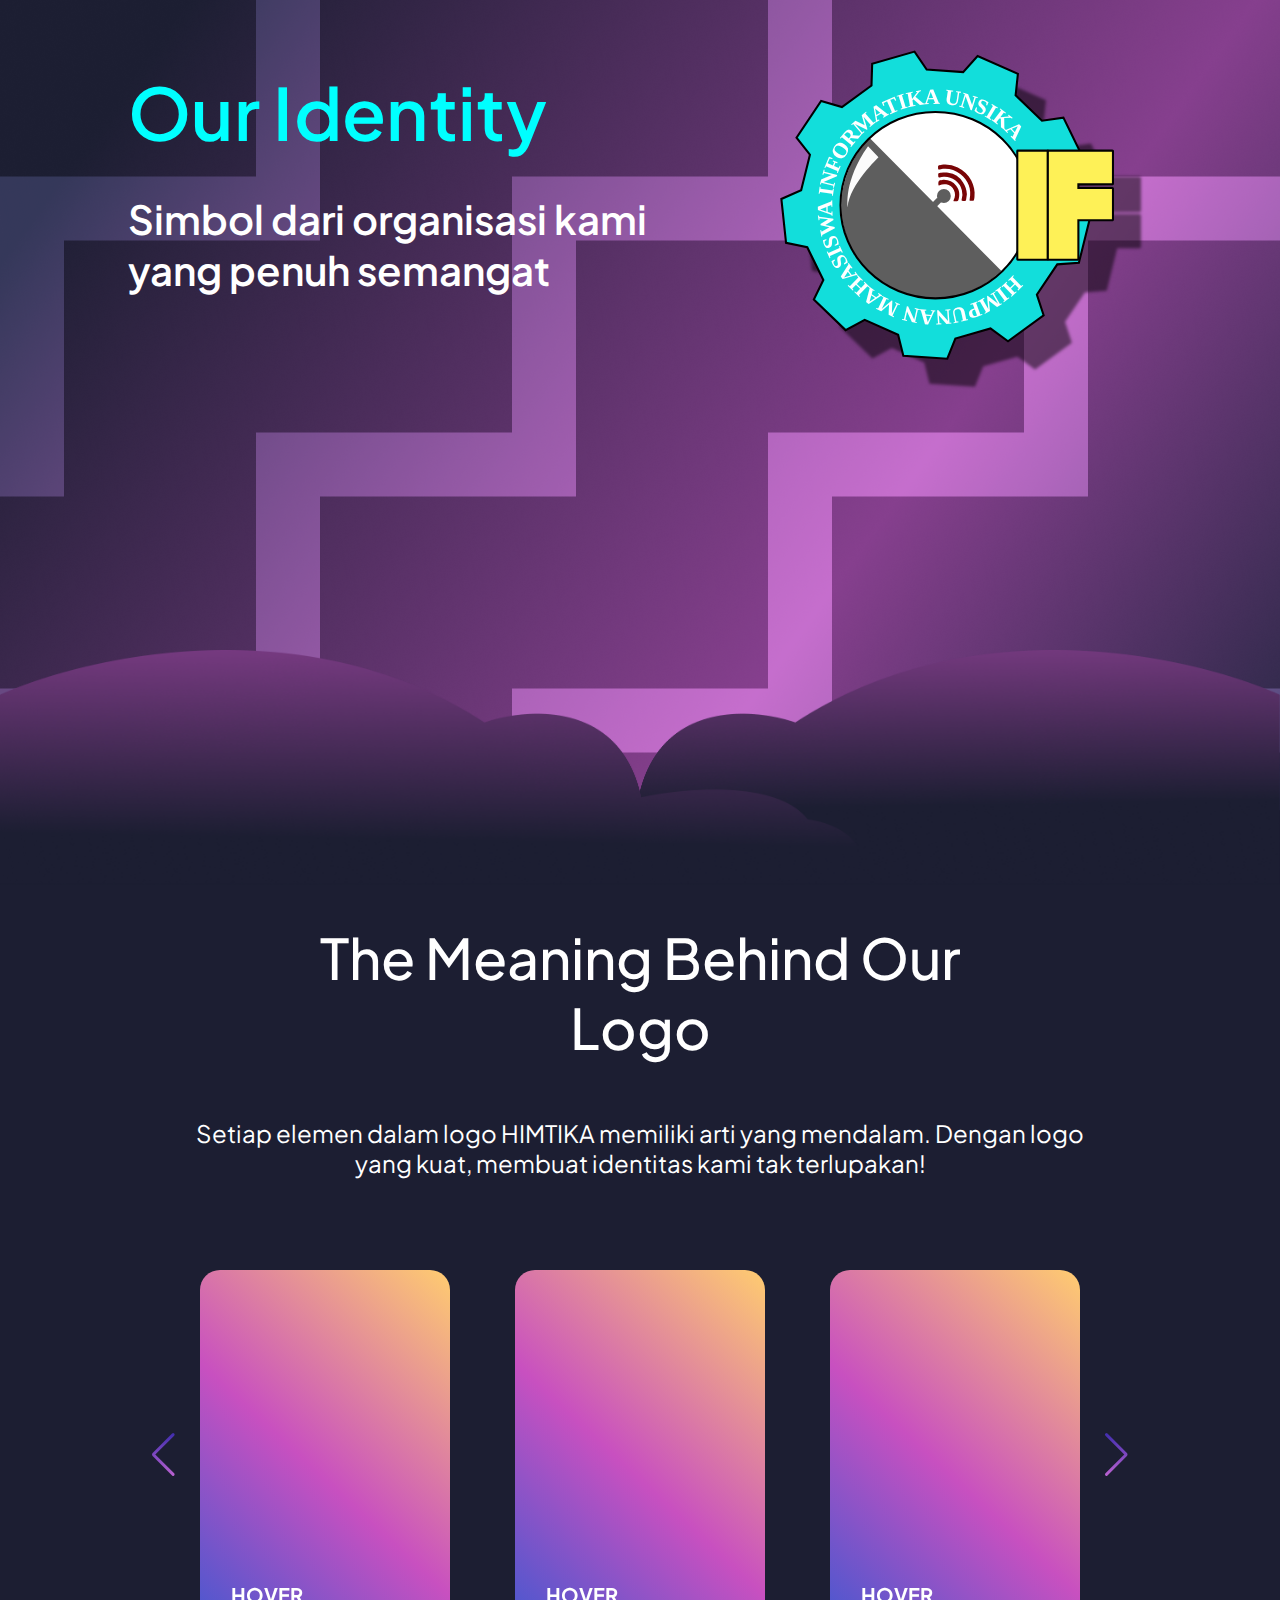
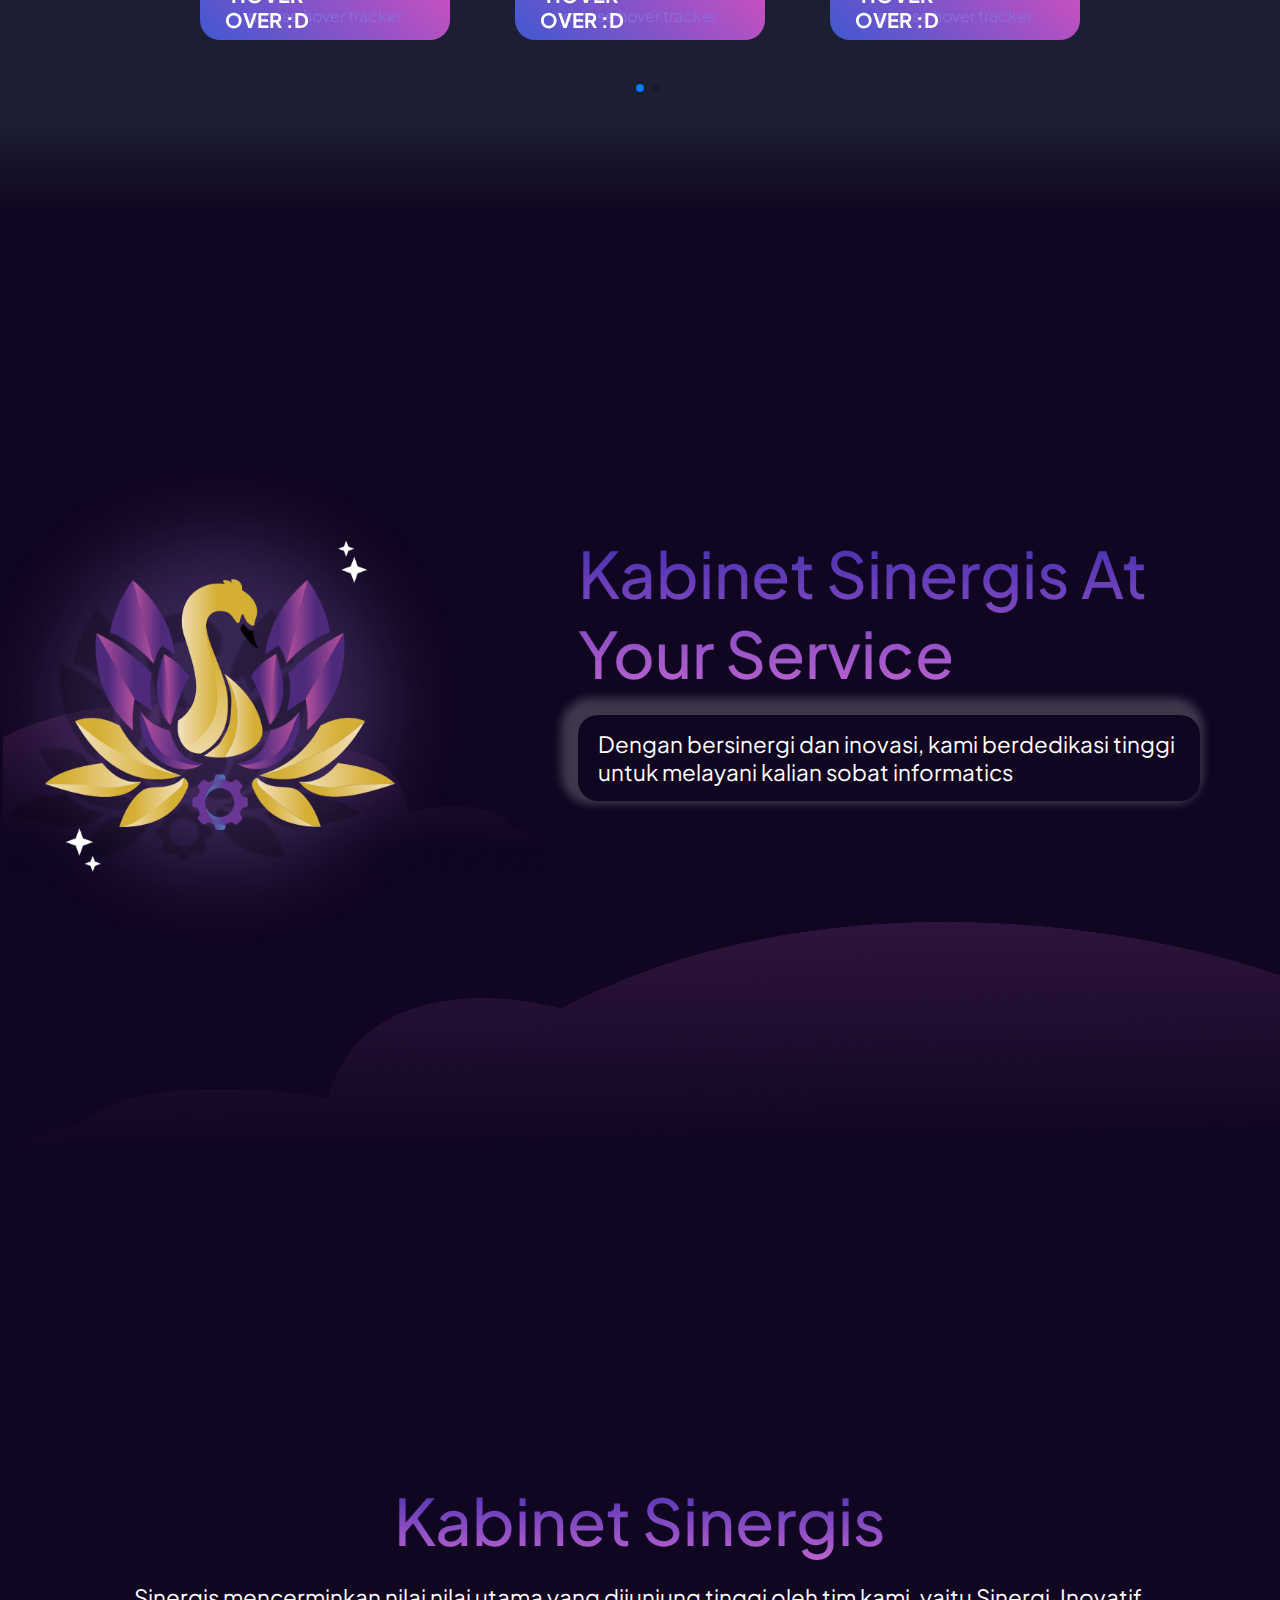
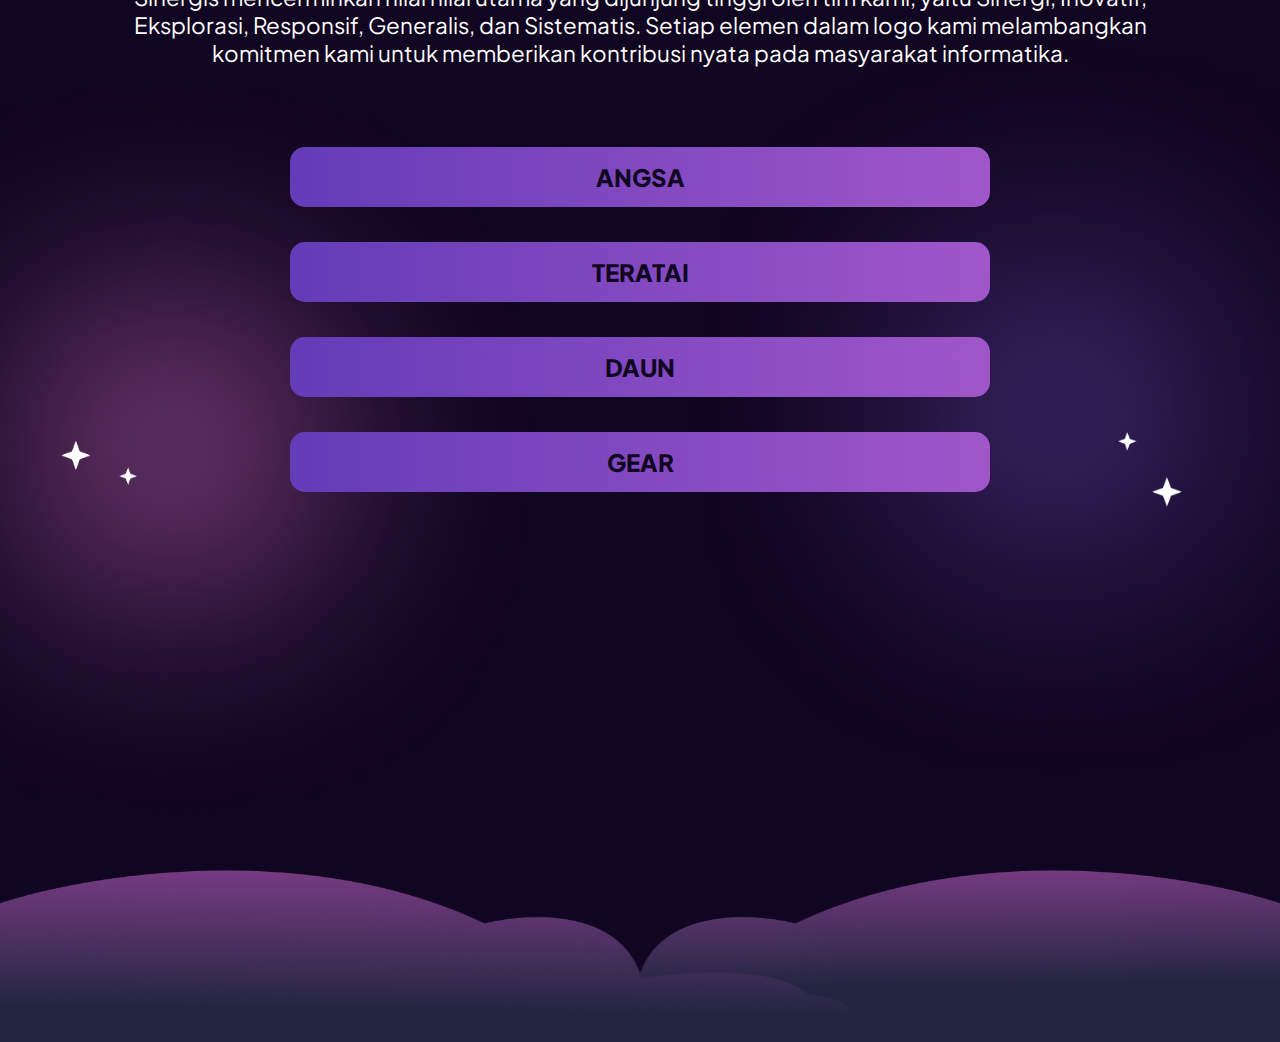
==== index.html @ 906548be "Menyelesaikan ui desktop" ====
<!DOCTYPE html>
<html lang="en">
<head>
    <meta charset="UTF-8">
    <meta name="viewport" content="width=device-width, initial-scale=1.0">
    <title>Page-Logo</title>

    <!-- CSS -->
    <link rel="stylesheet" href="https://cdn.jsdelivr.net/npm/swiper/swiper-bundle.min.css" />
    <link rel="stylesheet" href="/assest/css/reset.css">
    <link rel="stylesheet" href="/assest/css/reponsive.css">
    <link rel="stylesheet" href="/assest/css/style.css">

    <!-- font -->
    <link rel="preconnect" href="https://fonts.gstatic.com" crossorigin>
    <link href="https://fonts.googleapis.com/css2?family=Plus+Jakarta+Sans:ital,wght@0,200..800;1,200..800&display=swap" rel="stylesheet">
</head>
<body>
    <!-- START HERO SECTION -->
    <section class="hero-section">
        <div class="hero-wrapper">
            <div class="text-hero">
                <h1>Our Identity</h1>
                <p>Simbol dari organisasi kami yang penuh semangat</p>
            </div>
            <div class="image-hero">
                <img src="/assest/image/section_hero/himtika.svg" alt="logo himtika">
            </div>
            <img class="overlay-hero" src="/assest/image/section_hero/awan.png" alt="awan">
        </div>
    </section>
    <!-- END HERO SECTION -->

    <!-- START LOGO HIMTIKA -->
    <section class="himtika-section">
        <div class="himtika-text">
            <h1>The Meaning Behind Our<br>Logo</h1>
            <p>Setiap elemen dalam logo HIMTIKA memiliki arti yang mendalam. Dengan logo yang kuat, membuat identitas kami tak terlupakan!</p>
        </div>
        <div class="swiper-container">
            <div class="swiper-wrapper">
                <div class="swiper-slide"> 
                    <!-- card 1 --> 
                    <div class="container noselect">
                        <div class="canvas">
                            <div class="tracker tr-1"></div>
                            <div class="tracker tr-2"></div>
                            <div class="tracker tr-3"></div>
                            <div class="tracker tr-4"></div>
                            <div class="tracker tr-5"></div>
                            <div class="tracker tr-6"></div>
                            <div class="tracker tr-7"></div>
                            <div class="tracker tr-8"></div>
                            <div class="tracker tr-9"></div>
                            <div class="tracker tr-10"></div>
                            <div class="tracker tr-11"></div>
                            <div class="tracker tr-12"></div>
                            <div class="tracker tr-13"></div>
                            <div class="tracker tr-14"></div>
                            <div class="tracker tr-15"></div>
                            <div class="tracker tr-16"></div>
                            <div class="tracker tr-17"></div>
                            <div class="tracker tr-18"></div>
                            <div class="tracker tr-19"></div>
                            <div class="tracker tr-20"></div>
                            <div class="tracker tr-21"></div>
                            <div class="tracker tr-22"></div>
                            <div class="tracker tr-23"></div>
                            <div class="tracker tr-24"></div>
                            <div class="tracker tr-25"></div>
                            <div id="card">
                                <p id="prompt">HOVER OVER :D</p>
                                <div class="title">look mom,<br>no JS</div>
                                <div class="subtitle">mouse hover tracker</div>   
                            </div>
                        </div>
                    </div>           
                </div>
                <div class="swiper-slide">
                     <!-- card 2 -->
                    <div class="container noselect">
                        <div class="canvas">
                            <div class="tracker tr-1"></div>
                            <div class="tracker tr-2"></div>
                            <div class="tracker tr-3"></div>
                            <div class="tracker tr-4"></div>
                            <div class="tracker tr-5"></div>
                            <div class="tracker tr-6"></div>
                            <div class="tracker tr-7"></div>
                            <div class="tracker tr-8"></div>
                            <div class="tracker tr-9"></div>
                            <div class="tracker tr-10"></div>
                            <div class="tracker tr-11"></div>
                            <div class="tracker tr-12"></div>
                            <div class="tracker tr-13"></div>
                            <div class="tracker tr-14"></div>
                            <div class="tracker tr-15"></div>
                            <div class="tracker tr-16"></div>
                            <div class="tracker tr-17"></div>
                            <div class="tracker tr-18"></div>
                            <div class="tracker tr-19"></div>
                            <div class="tracker tr-20"></div>
                            <div class="tracker tr-21"></div>
                            <div class="tracker tr-22"></div>
                            <div class="tracker tr-23"></div>
                            <div class="tracker tr-24"></div>
                            <div class="tracker tr-25"></div>
                            <div id="card">
                                <p id="prompt">HOVER OVER :D</p>
                                <div class="title">look mom,<br>no JS</div>
                                <div class="subtitle">mouse hover tracker</div>  
                            </div>
                        </div>
                    </div>           
                </div>
                <div class="swiper-slide"> 
                    <!-- card 3 --> 
                    <div class="container noselect">
                        <div class="canvas">
                            <div class="tracker tr-1"></div>
                            <div class="tracker tr-2"></div>
                            <div class="tracker tr-3"></div>
                            <div class="tracker tr-4"></div>
                            <div class="tracker tr-5"></div>
                            <div class="tracker tr-6"></div>
                            <div class="tracker tr-7"></div>
                            <div class="tracker tr-8"></div>
                            <div class="tracker tr-9"></div>
                            <div class="tracker tr-10"></div>
                            <div class="tracker tr-11"></div>
                            <div class="tracker tr-12"></div>
                            <div class="tracker tr-13"></div>
                            <div class="tracker tr-14"></div>
                            <div class="tracker tr-15"></div>
                            <div class="tracker tr-16"></div>
                            <div class="tracker tr-17"></div>
                            <div class="tracker tr-18"></div>
                            <div class="tracker tr-19"></div>
                            <div class="tracker tr-20"></div>
                            <div class="tracker tr-21"></div>
                            <div class="tracker tr-22"></div>
                            <div class="tracker tr-23"></div>
                            <div class="tracker tr-24"></div>
                            <div class="tracker tr-25"></div>
                            <div id="card">
                                <p id="prompt">HOVER OVER :D</p>
                                <div class="title">look mom,<br>no JS</div>
                                <div class="subtitle">mouse hover tracker</div> 
                            </div>
                        </div>
                    </div>           
                </div>
                <div class="swiper-slide"> 
                    <!-- card 4 --> 
                    <div class="container noselect">
                        <div class="canvas">
                            <div class="tracker tr-1"></div>
                            <div class="tracker tr-2"></div>
                            <div class="tracker tr-3"></div>
                            <div class="tracker tr-4"></div>
                            <div class="tracker tr-5"></div>
                            <div class="tracker tr-6"></div>
                            <div class="tracker tr-7"></div>
                            <div class="tracker tr-8"></div>
                            <div class="tracker tr-9"></div>
                            <div class="tracker tr-10"></div>
                            <div class="tracker tr-11"></div>
                            <div class="tracker tr-12"></div>
                            <div class="tracker tr-13"></div>
                            <div class="tracker tr-14"></div>
                            <div class="tracker tr-15"></div>
                            <div class="tracker tr-16"></div>
                            <div class="tracker tr-17"></div>
                            <div class="tracker tr-18"></div>
                            <div class="tracker tr-19"></div>
                            <div class="tracker tr-20"></div>
                            <div class="tracker tr-21"></div>
                            <div class="tracker tr-22"></div>
                            <div class="tracker tr-23"></div>
                            <div class="tracker tr-24"></div>
                            <div class="tracker tr-25"></div>
                            <div id="card">
                                <p id="prompt">HOVER OVER :D</p>
                                <div class="title">look mom,<br>no JS</div>
                                <div class="subtitle">mouse hover tracker</div>
                            </div>
                        </div>
                    </div>           
                </div>
                <div class="swiper-slide"> 
                    <!-- card 5 --> 
                    <div class="container noselect">
                        <div class="canvas">
                            <div class="tracker tr-1"></div>
                            <div class="tracker tr-2"></div>
                            <div class="tracker tr-3"></div>
                            <div class="tracker tr-4"></div>
                            <div class="tracker tr-5"></div>
                            <div class="tracker tr-6"></div>
                            <div class="tracker tr-7"></div>
                            <div class="tracker tr-8"></div>
                            <div class="tracker tr-9"></div>
                            <div class="tracker tr-10"></div>
                            <div class="tracker tr-11"></div>
                            <div class="tracker tr-12"></div>
                            <div class="tracker tr-13"></div>
                            <div class="tracker tr-14"></div>
                            <div class="tracker tr-15"></div>
                            <div class="tracker tr-16"></div>
                            <div class="tracker tr-17"></div>
                            <div class="tracker tr-18"></div>
                            <div class="tracker tr-19"></div>
                            <div class="tracker tr-20"></div>
                            <div class="tracker tr-21"></div>
                            <div class="tracker tr-22"></div>
                            <div class="tracker tr-23"></div>
                            <div class="tracker tr-24"></div>
                            <div class="tracker tr-25"></div>
                            <div id="card">
                                <p id="prompt">HOVER OVER :D</p>
                                <div class="title">look mom,<br>no JS</div>
                                <div class="subtitle">mouse hover tracker</div>
                            </div>
                        </div>
                    </div>           
                </div>
                <div class="swiper-slide"> 
                    <!-- card 6 --> 
                    <div class="container noselect">
                        <div class="canvas">
                            <div class="tracker tr-1"></div>
                            <div class="tracker tr-2"></div>
                            <div class="tracker tr-3"></div>
                            <div class="tracker tr-4"></div>
                            <div class="tracker tr-5"></div>
                            <div class="tracker tr-6"></div>
                            <div class="tracker tr-7"></div>
                            <div class="tracker tr-8"></div>
                            <div class="tracker tr-9"></div>
                            <div class="tracker tr-10"></div>
                            <div class="tracker tr-11"></div>
                            <div class="tracker tr-12"></div>
                            <div class="tracker tr-13"></div>
                            <div class="tracker tr-14"></div>
                            <div class="tracker tr-15"></div>
                            <div class="tracker tr-16"></div>
                            <div class="tracker tr-17"></div>
                            <div class="tracker tr-18"></div>
                            <div class="tracker tr-19"></div>
                            <div class="tracker tr-20"></div>
                            <div class="tracker tr-21"></div>
                            <div class="tracker tr-22"></div>
                            <div class="tracker tr-23"></div>
                            <div class="tracker tr-24"></div>
                            <div class="tracker tr-25"></div>
                            <div id="card">
                                <p id="prompt">HOVER OVER :D</p>
                                <div class="title">look mom,<br>no JS</div>
                                <div class="subtitle">mouse hover tracker</div>
                            </div>
                        </div>
                    </div>           
                </div>
            </div>
            <div class="swiper-pagination"></div>
            <div class="swiper-button-prev"></div>
            <div class="swiper-button-next"></div>
        </div>
        <div class="overlay-himtika"></div>
    </section>
    <!-- END LOGO HIMTIKA -->


    <!-- START SAPA-SINERGIS -->
    <section class="sapa-sinergis">
        <div class="sinergis-wrapper">
            <div class="sinergis-image">
                <img src="/assest/image/section-sapa-sinergis/logo.png" alt="logo kabinet">
            </div>
            <div class="sinergis-text">
                <h1>Kabinet Sinergis At Your Service</h1>
                <p>Dengan bersinergi dan inovasi, kami berdedikasi tinggi untuk melayani kalian sobat informatics</p>
            </div>
            <img class="overlay-sinergis" src="/assest/image/section-sapa-sinergis/overlay.png" alt="awan">
        </div>
    </section>
    <!-- END SAPA-SINERGIS -->

    <!-- START MAKNA-SINERGIS -->
     <section class="makna-sinergis">
        <div class="container-sinergis">
            <div class="container-text">
                <h1>Kabinet Sinergis</h1>
                <p>Sinergis mencerminkan nilai nilai utama yang dijunjung tinggi oleh tim kami, yaitu Sinergi, Inovatif, Eksplorasi, Responsif, Generalis, dan Sistematis. Setiap elemen dalam logo kami melambangkan komitmen kami untuk memberikan kontribusi nyata pada masyarakat informatika.</p>
            </div>
            <div class="container-accordion">
                <div class="accordion-item">
                    <details name="himtika">
                        <summary>ANGSA</summary>
                        <div class="accordion-text">
                            <img src="/assest/image/section-makna-sinergis/angsa.png" alt="">
                            <p>Angsa melambangkan harmoni yang diharapkan dapat dirasakan dan dipelihara serta dijaga oleh segenap pengurus dan anggota himtika.</p>
                        </div>
                    </details>
                </div>
                <div class="accordion-item">
                    <details name="himtika">
                        <summary>TERATAI</summary>
                        <div class="accordion-text">
                            <img src="/assest/image/section-makna-sinergis/teratai.png" alt="">
                            <p>8 kelopak bunga teratai melambangkan pertumbuhan Himtika yang mencapai generasi ke delapan dan tetap tumbuh berkembang menjadi organisasi yang bermanfaat.</p>
                        </div>
                    </details>
                </div>
                <div class="accordion-item">
                    <details name="himtika">
                        <summary>DAUN</summary>
                        <div class="accordion-text">
                            <img src="/assest/image/section-makna-sinergis/daun.png" alt="">
                            <p>6 Daun merefleksikan 6 nilai utama yang akan dibangun dalam kepengurusan yaitu Sinergi, Inovatif, Eksplorasi, Responsif, Generalis, dan Sistematis.</p>
                        </div>
                    </details>
                </div>
                <div class="accordion-item">
                    <details name="himtika">
                        <summary>GEAR</summary>
                        <div class="accordion-text">
                            <img src="/assest/image/section-makna-sinergis/gear.png" alt="">
                            <p>Melambangkan teknologi dan keberlanjutan yang dinamis dan terus bergerak membangun sumber daya mahasiswa yang kreatif, kompetitif, dan unggul.</p>
                        </div>
                    </details>
                </div>
            </div>
        </div>
        <img class="assets cahaya-kanan" src="/assest/image/section-makna-sinergis/cahaya-kanan.png" alt="cahaya-kanan">
        <img class="assets cahaya-kiri" src="/assest/image/section-makna-sinergis/cahaya-kiri.png" alt="cahaya-kiri">
        <img class="assets awan-bawah" src="/assest/image/section-makna-sinergis/awan-bawah.png" alt="awan-bawah">
     </section>
    <!-- END LOGO KABINET -->

    <script src="https://cdn.jsdelivr.net/npm/swiper/swiper-bundle.min.js"></script>
    <script src="/assest/js/script.js"></script>
      
</body>
</html>
---- assest/css/reponsive.css ----
/*================ RESPONSIVE DESIGN ================*/
@media (max-width: 768px) {
    /* HERO SECTION */
    .hero-section .hero-wrapper {
        flex-direction: column;
        text-align: center;
        display: flex;
        justify-content: center;
        align-items: center; 
    }
    .hero-section .hero-wrapper .text-hero {
        width: 100%;
        max-width: 80%;
        margin: 0 auto;
    }
    .hero-section .hero-wrapper .text-hero h1, 
    .hero-section .hero-wrapper .text-hero p {
        text-align: center; 
    }
    .image-hero img {
        width: 80%; 
        transform: scale(1.3);
    }


    /* KABINET SECTION */
    .kabinet-section .kabinet-wrapper {
        flex-direction: column; /* Ubah layout jadi vertikal */
        height: auto;
        text-align: center;
      }
    
      .kabinet-section .kabinet-wrapper .kabinet-text {
        order: 1; /* Pastikan teks di atas */
        text-align: center;
        margin: 2em 1em;
        flex: none; /* Atur ulang flex agar tidak stretch */
      }
    
      .kabinet-section .kabinet-wrapper .kabinet-image {
        order: 2; /* Pastikan gambar di bawah */
        margin: 0;
        flex: none;
        width: 80%;
      }
    
      .kabinet-image img {
        transform: scale(1); /* Kurangi skala gambar agar tidak terlalu besar */
        width: 100%;
      }
}
---- assest/css/style.css ----
body {
  font-family: "Plus Jakarta Sans";
  margin: 0;
  padding: 0;
}

/*================SECTION HERO================*/
.hero-section {
  background-image: url("/assest/image/section_hero/background.png");
  background-size: cover;
  background-position: center;
  overflow: hidden;
  display: flex;
  justify-content: center;
  align-items: center;
  flex-wrap: wrap;
  max-width: 1500px;
  margin: 0 auto;
  height: 90vh;
}

.hero-section .hero-wrapper {
  margin-bottom: 50em;
  width: 80%;
  display: flex;
  flex-wrap: wrap;
  justify-content: center;
  align-items: center;
}

.hero-section .hero-wrapper .text-hero {
  flex: 1.5;
  flex-direction: row;
  text-align: left;
  max-width: 700px;
}

.text-hero h1 {
  color: rgb(0, 255, 255);
  font-size: clamp(4.5rem, 2vw, 5rem);
  font-weight: 600;
  letter-spacing: 0.32px;
  margin-bottom: 0.5em;
  transition: 0.1s;
}

.text-hero p {
  color: #ffffff;
  margin-bottom: 3rem;
  font-weight: 600;
  font-size: clamp(2.5rem, 2vw, 3rem);
}

.hero-section .hero-wrapper .image-hero {
  flex: 1;
  display: flex;
  justify-content: center;
  align-items: center;
  overflow: hidden;
}

.image-hero img {
  width: 100%;
  height: auto;
  transform: scale(1.8);
  filter: drop-shadow(15px 15px 1px rgba(0, 0, 0, 0.5));
}

.overlay-hero{
  position: absolute;
  width: 100%;
  max-width: 1500px;
  height: auto;
  max-height: 250px;
  bottom: 0;
  left: 50%;
  transform: translateX(-50%);
  z-index: 9;
  pointer-events: none;
}

/*================SECTION HIMTIKA================*/
.himtika-section{
  background-color: #1C1E32;
  justify-content: center;
  text-align: center;
  align-items: center;
  overflow: hidden;
  position: relative;
  padding-bottom: 7em;
  margin: 0 auto;
  max-width: 1500px;
}

.himtika-section .himtika-text{
  margin: auto;
  color: #ffffff;
  margin-bottom: 2em;
  max-width: 900px;
}
.himtika-section .himtika-text h1{
  font-size: clamp(3.5rem, 2vw, 4rem);
  margin-top: 2em;
  margin-bottom: 1em;
  font-weight: 500;
}
.himtika-section .himtika-text p{
  font-size: clamp(1rem, 2vw, 1.5rem);
}

.swiper-container {
  position: relative;
  overflow: hidden;  
  display: flex;
  margin: auto;
  padding: 60px;
  max-width: 1000px;
}

.swiper-slide {
  display: flex;
  justify-content: center;
  align-items: center;
}
.swiper-pagination, 
.swiper-button-prev, 
.swiper-button-next {
    position: absolute;
    background: linear-gradient(to bottom, #402DAE 0%, #BD63D1 100%);
    -webkit-background-clip: text;
    -webkit-text-fill-color: transparent;
    display: inline-block;
}

/* CARD */
.container {
  position: relative;
  width: 290px;
  height: 370px;
  transition: 200ms;
}
#card {
  position: absolute;
  inset: 0;
  z-index: 0;
  display: flex;
  justify-content: center;
  align-items: center;
  border-radius: 20px;
  transition: 700ms;
  background: linear-gradient(43deg, rgb(65, 88, 208) 0%, rgb(200, 80, 192) 46%, rgb(255, 204, 112) 100%);
}

.subtitle {
  transform: translateY(160px);
  color: rgb(134, 110, 221);
  text-align: center;
  width: 100%;
}

.title {
  opacity: 0;
  transition-duration: 300ms;
  transition-timing-function: ease-in-out-out;
  transition-delay: 100ms;
  position: absolute;
  font-size: x-large;
  font-weight: bold;
  color: white;
}

.tracker:hover ~ #card .title {
  opacity: 1;
}

#prompt {
  bottom: 8px;
  left: 12px;
  z-index: 20;
  font-size: 20px;
  font-weight: bold;
  transition: 300ms ease-in-out-out;
  position: absolute;
  max-width: 110px;
  color: rgb(255, 255, 255);
}

.tracker {
  position: absolute;
  z-index: 200;
  width: 100%;
  height: 100%;
}

.tracker:hover {
  cursor: pointer;
}

.tracker:hover ~ #card #prompt {
  opacity: 0;
}

.tracker:hover ~ #card {
  transition: 300ms;
  filter: brightness(1.1);
}

.container:hover #card::before {
  transition: 200ms;
  content: '';
  opacity: 80%;
}

.canvas {
  perspective: 800px;
  inset: 0;
  z-index: 200;
  position: absolute;
  display: grid;
  grid-template-columns: 1fr 1fr 1fr 1fr 1fr;
  grid-template-rows: 1fr 1fr 1fr 1fr 1fr;
  gap: 0px 0px;
  grid-template-areas: "tr-1 tr-2 tr-3 tr-4 tr-5"
    "tr-6 tr-7 tr-8 tr-9 tr-10"
    "tr-11 tr-12 tr-13 tr-14 tr-15"
    "tr-16 tr-17 tr-18 tr-19 tr-20"
    "tr-21 tr-22 tr-23 tr-24 tr-25";
}

#card::before {
  content: '';
  background: linear-gradient(43deg, rgb(65, 88, 208) 0%, rgb(200, 80, 192) 46%, rgb(255, 204, 112) 100%);
  filter: blur(1rem);
  opacity: 0;
  width: 100%;
  height: 100%;
  position: absolute;
  z-index: -1;
  transition: 200ms;
}

.tr-1 {
  grid-area: tr-1;
}

.tr-2 {
  grid-area: tr-2;
}

.tr-3 {
  grid-area: tr-3;
}

.tr-4 {
  grid-area: tr-4;
}

.tr-5 {
  grid-area: tr-5;
}

.tr-6 {
  grid-area: tr-6;
}

.tr-7 {
  grid-area: tr-7;
}

.tr-8 {
  grid-area: tr-8;
}

.tr-9 {
  grid-area: tr-9;
}

.tr-10 {
  grid-area: tr-10;
}

.tr-11 {
  grid-area: tr-11;
}

.tr-12 {
  grid-area: tr-12;
}

.tr-13 {
  grid-area: tr-13;
}

.tr-14 {
  grid-area: tr-14;
}

.tr-15 {
  grid-area: tr-15;
}

.tr-16 {
  grid-area: tr-16;
}

.tr-17 {
  grid-area: tr-17;
}

.tr-18 {
  grid-area: tr-18;
}

.tr-19 {
  grid-area: tr-19;
}

.tr-20 {
  grid-area: tr-20;
}

.tr-21 {
  grid-area: tr-21;
}

.tr-22 {
  grid-area: tr-22;
}

.tr-23 {
  grid-area: tr-23;
}

.tr-24 {
  grid-area: tr-24;
}

.tr-25 {
  grid-area: tr-25;
}

.tr-1:hover ~ #card {
  transition: 125ms ease-in-out;
  transform: rotateX(20deg) rotateY(-10deg) rotateZ(0deg);
}

.tr-2:hover ~ #card {
  transition: 125ms ease-in-out;
  transform: rotateX(20deg) rotateY(-5deg) rotateZ(0deg);
}

.tr-3:hover ~ #card {
  transition: 125ms ease-in-out;
  transform: rotateX(20deg) rotateY(0deg) rotateZ(0deg);
}

.tr-4:hover ~ #card {
  transition: 125ms ease-in-out;
  transform: rotateX(20deg) rotateY(5deg) rotateZ(0deg);
}

.tr-5:hover ~ #card {
  transition: 125ms ease-in-out;
  transform: rotateX(20deg) rotateY(10deg) rotateZ(0deg);
}

.tr-6:hover ~ #card {
  transition: 125ms ease-in-out;
  transform: rotateX(10deg) rotateY(-10deg) rotateZ(0deg);
}

.tr-7:hover ~ #card {
  transition: 125ms ease-in-out;
  transform: rotateX(10deg) rotateY(-5deg) rotateZ(0deg);
}

.tr-8:hover ~ #card {
  transition: 125ms ease-in-out;
  transform: rotateX(10deg) rotateY(0deg) rotateZ(0deg);
}

.tr-9:hover ~ #card {
  transition: 125ms ease-in-out;
  transform: rotateX(10deg) rotateY(5deg) rotateZ(0deg);
}

.tr-10:hover ~ #card {
  transition: 125ms ease-in-out;
  transform: rotateX(10deg) rotateY(10deg) rotateZ(0deg);
}

.tr-11:hover ~ #card {
  transition: 125ms ease-in-out;
  transform: rotateX(0deg) rotateY(-10deg) rotateZ(0deg);
}

.tr-12:hover ~ #card {
  transition: 125ms ease-in-out;
  transform: rotateX(0deg) rotateY(-5deg) rotateZ(0deg);
}

.tr-13:hover ~ #card {
  transition: 125ms ease-in-out;
  transform: rotateX(0deg) rotateY(0deg) rotateZ(0deg);
}

.tr-14:hover ~ #card {
  transition: 125ms ease-in-out;
  transform: rotateX(0deg) rotateY(5deg) rotateZ(0deg);
}

.tr-15:hover ~ #card {
  transition: 125ms ease-in-out;
  transform: rotateX(0deg) rotateY(10deg) rotateZ(0deg);
}

.tr-16:hover ~ #card {
  transition: 125ms ease-in-out;
  transform: rotateX(-10deg) rotateY(-10deg) rotateZ(0deg);
}

.tr-17:hover ~ #card {
  transition: 125ms ease-in-out;
  transform: rotateX(-10deg) rotateY(-5deg) rotateZ(0deg);
}

.tr-18:hover ~ #card {
  transition: 125ms ease-in-out;
  transform: rotateX(-10deg) rotateY(0deg) rotateZ(0deg);
}

.tr-19:hover ~ #card {
  transition: 125ms ease-in-out;
  transform: rotateX(-10deg) rotateY(5deg) rotateZ(0deg);
}

.tr-20:hover ~ #card {
  transition: 125ms ease-in-out;
  transform: rotateX(-10deg) rotateY(10deg) rotateZ(0deg);
}

.tr-21:hover ~ #card {
  transition: 125ms ease-in-out;
  transform: rotateX(-20deg) rotateY(-10deg) rotateZ(0deg);
}

.tr-22:hover ~ #card {
  transition: 125ms ease-in-out;
  transform: rotateX(-20deg) rotateY(-5deg) rotateZ(0deg);
}

.tr-23:hover ~ #card {
  transition: 125ms ease-in-out;
  transform: rotateX(-20deg) rotateY(0deg) rotateZ(0deg);
}

.tr-24:hover ~ #card {
  transition: 125ms ease-in-out;
  transform: rotateX(-20deg) rotateY(5deg) rotateZ(0deg);
}

.tr-25:hover ~ #card {
  transition: 125ms ease-in-out;
  transform: rotateX(-20deg) rotateY(10deg) rotateZ(0deg);
}

.noselect {
  -webkit-touch-callout: none;
   /* iOS Safari */
  -webkit-user-select: none;
   /* Safari */
   /* Konqueror HTML */
  -moz-user-select: none;
   /* Old versions of Firefox */
  -ms-user-select: none;
   /* Internet Explorer/Edge */
  user-select: none;
   /* Non-prefixed version, currently
									supported by Chrome, Edge, Opera and Firefox */
}

.overlay-himtika{
  position: absolute;
  width: 100%;
  bottom: 0;
  height: 7vw;
  background: linear-gradient(to bottom, #1C1E32 0%, #110621 100%)
}

/*================SECTION SAPA-SINERGIS================*/
.sapa-sinergis{
  background-color: #110621;
  position: relative;
  width: 100%;
  display: flex;
  max-width: 1500px;
  margin: 0 auto;
  justify-content: center;
  align-items: center;
  text-align: center;
}
.sapa-sinergis .sinergis-wrapper{
  height: 110vh;
  display: flex;
  flex-wrap: wrap;
  align-items: center;
  justify-content: center;
}
.sapa-sinergis .sinergis-wrapper .sinergis-text{
  flex: 1.5;
  color: #ffffff;
  margin: 0 5em 5em 5em;
  text-align: left;
  position: relative;
}
.sinergis-text h1{
  font-size: clamp(4rem, 2vw, 5rem);
  background: linear-gradient(to bottom, #402DAE 0%, #BD63D1 100%);
  -webkit-background-clip: text;
  -webkit-text-fill-color: transparent;
  display: inline-block;
  font-weight: 500;
}
.sinergis-text p{
  margin-top: 1em;
  font-size: clamp(1.1rem, 2vw, 1.4rem);
  background: transparent;
  box-shadow:  -7px -7px 10px 10px rgba(255, 255, 255, 0.2);
  color: white; 
  padding: 15px 20px;
  border-radius: 20px; 
  display: inline-block;
}
.sapa-sinergis .sinergis-wrapper .sinergis-image{
  flex: 1.2;
  justify-content: left;
}

.sinergis-image img {
  position: relative;
  width: 100%;
  transform: scale(1.2);
}
.overlay-sinergis{
  position: absolute;
  width: 100%;
  height: 280px;
  z-index: 9;
  bottom: 0;
  left: 0;
  pointer-events: none;
}


/*================SECTION MAKNA SINERGIS ================*/
.makna-sinergis{
  width: 100%;
  max-width: 1500px;
  margin: 0 auto;
  min-height: 160vh;
  background-color: #110621;
  display: flex;
  justify-content: center; 
  align-items: center; 
  flex-direction: column;
  position: relative;
  overflow: hidden;
}

.container-sinergis{
  margin-top: -15em;
  display: flex;
  flex-direction: column;
  justify-content: center; 
  align-items: center; 
  text-align: center;
  padding-bottom: 2em;  
  position: relative;
  width: 100%;
  z-index: 10;
}
.makna-sinergis .container-text, 
.makna-sinergis .container-accordion {
  position: relative;
  z-index: 2;
}
.makna-sinergis .container-sinergis .container-text{
  align-items: center;
  max-width: 70em;
  text-align: center;
  color: #ffffff;
  margin-bottom: 5em;
}
.container-text h1{
  font-size: clamp(4rem, 2vw, 5rem);
  background: linear-gradient(to bottom, #402DAE 0%, #BD63D1 100%);
  -webkit-background-clip: text;
  -webkit-text-fill-color: transparent;
  display: inline-block;
  font-weight: 500;
}
.container-text p{
  margin-top: 1em;
  font-size: clamp(1.1rem, 2vw, 1.4rem);
  display: inline-block;
}
.container-accordion{
  color: #ffffff;
  width: 700px;
  display: flex;
  flex-direction: column;
  gap: 35px;
}

details {
  background: linear-gradient(to right, #643CB8 0%, #A056C9 100%);
  border-radius: 15px;
  padding: 15px;
  width: 100%;
  transition: all 0.3s ease-in-out;
  position: relative;
}

summary {
  font-size: 1.5rem;
  color: #110621;
  font-weight: 900;
  text-align: center;
  align-items: center;
  cursor: pointer;
  transition: color 0.3s ease-in-out;
  display: flex;
  justify-content: center;
  align-items: center;
}

details[open] summary::after {
  transform: rotate(-180deg);
}
details:hover summary {
  color: #d1a3ff;
  transition: color 0.3s ease-in-out;
}

/* Efek dropdown */
.accordion-text {
  max-height: 0;
  display: flex;
  align-items: center; 
  gap: 20px;
  opacity: 0;
  overflow: hidden;
  text-align: left;
  transition: height 0.5s ease, opacity 0.5s ease, transform 0.5s ease;
  color: #FFFFFF;
}
.accordion-text img {
  width: 120px;  /* Atur ukuran gambar agar tidak terlalu besar */
  height: auto; 
  transform: scale(1.3);
  flex-shrink: 0;  /* Agar gambar tidak mengecil saat teks panjang */
}
.accordion-text p {
  flex: 1; 
  font-size: 1.2rem;
  color: white;
}

details[open] .accordion-text {
  max-height: 200px;
  opacity: 1;
  padding: 10px 15px;
}

.assets {
  position: absolute;
  width: 100%; 
  height: auto; 
}
.assets img {
  max-width: 100%;
  height: auto;
}

.cahaya-kanan {
  width: 65%;
  bottom: 15%;
  left: 50%;
}

.cahaya-kiri {
  width: 65%;
  top: 30%;
  right: 55%;
}

.awan-bawah {
  bottom: 0;
  left: 50%;
  transform: translateX(-50%);
  width: 100%;
  height: 200px;
}
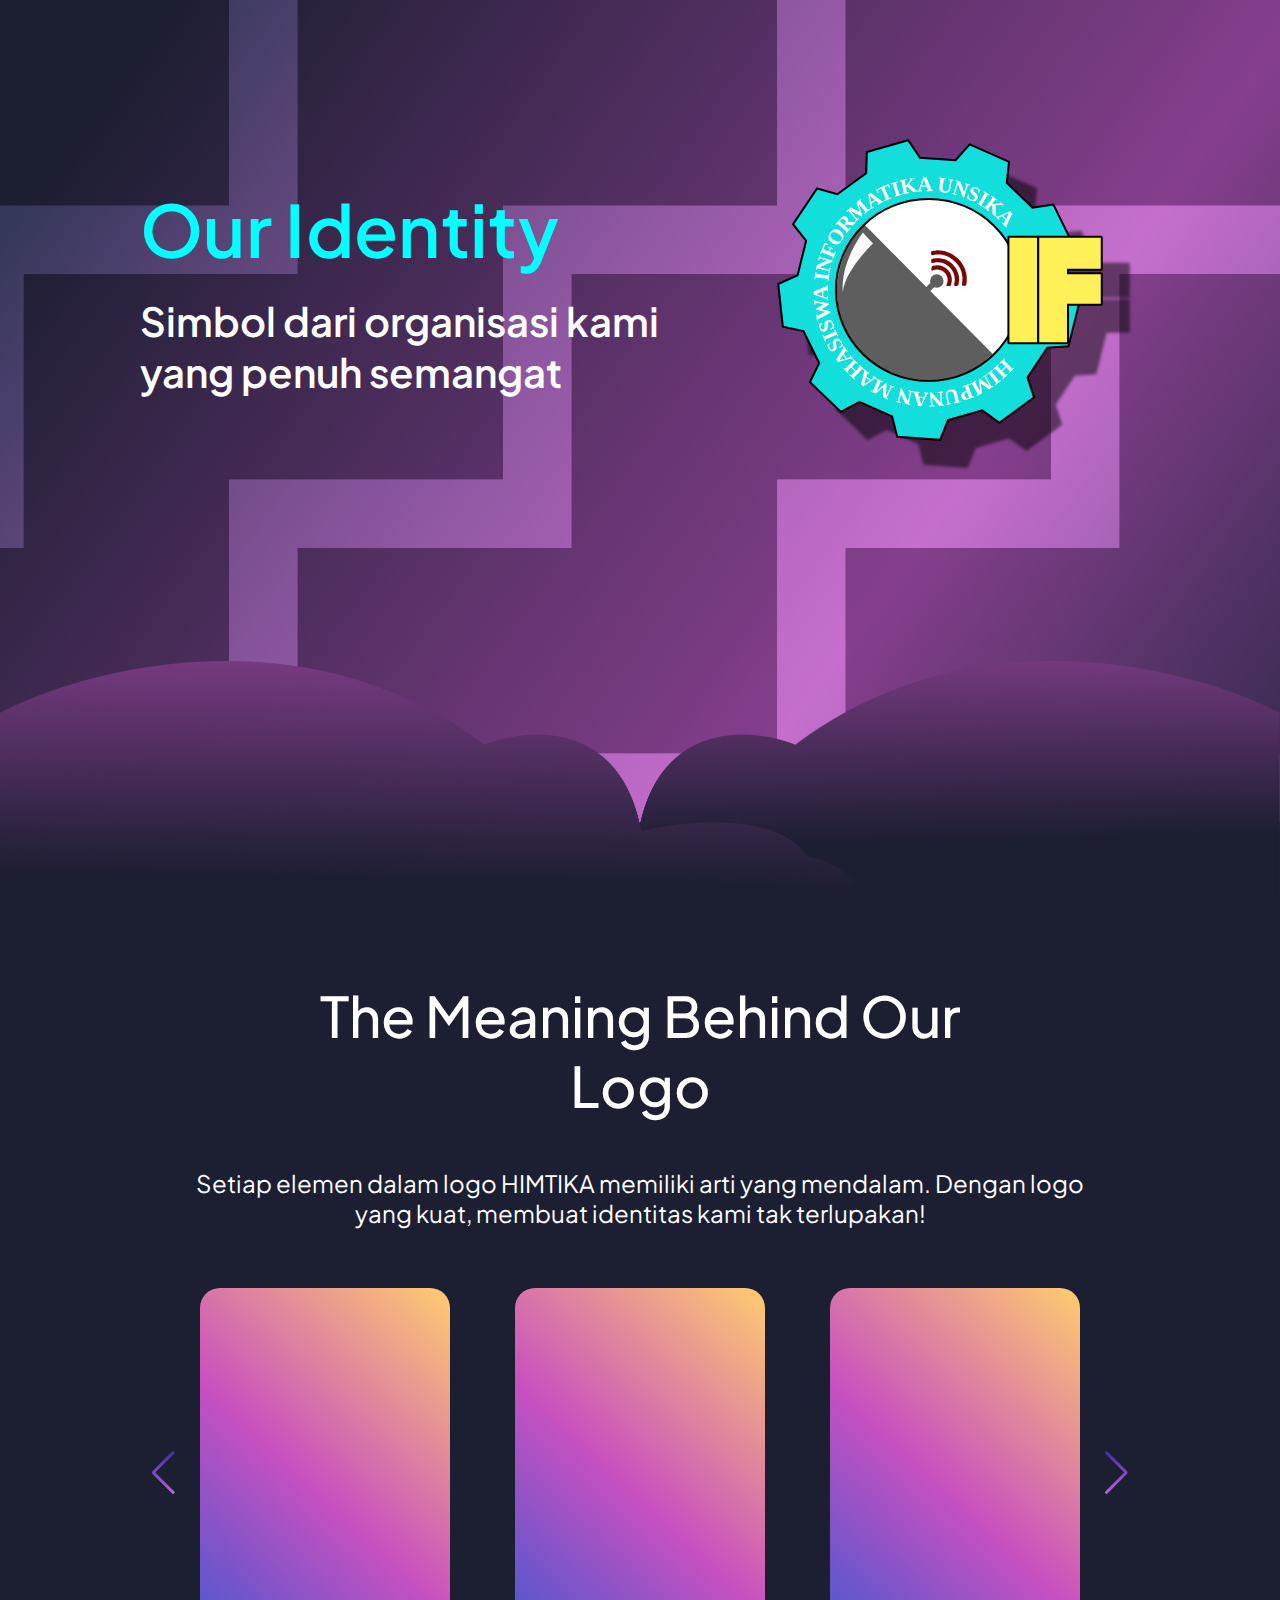
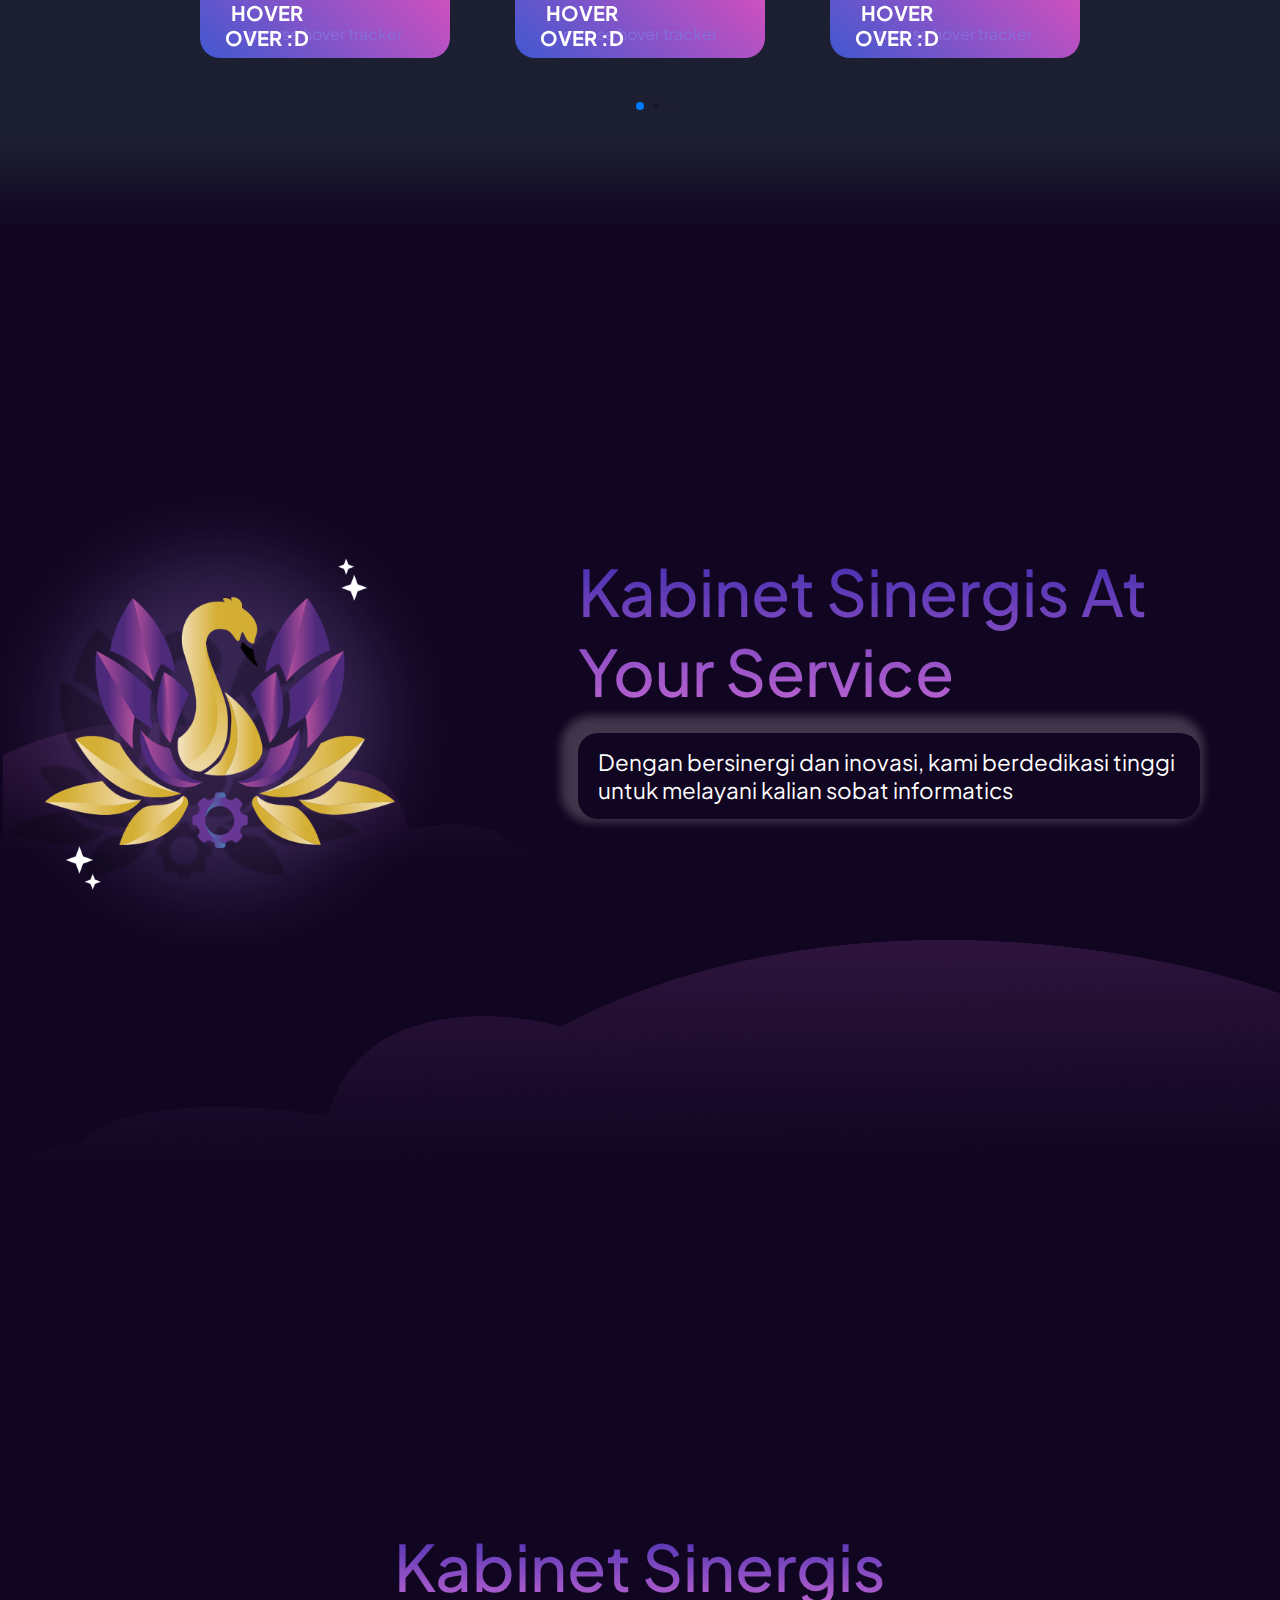
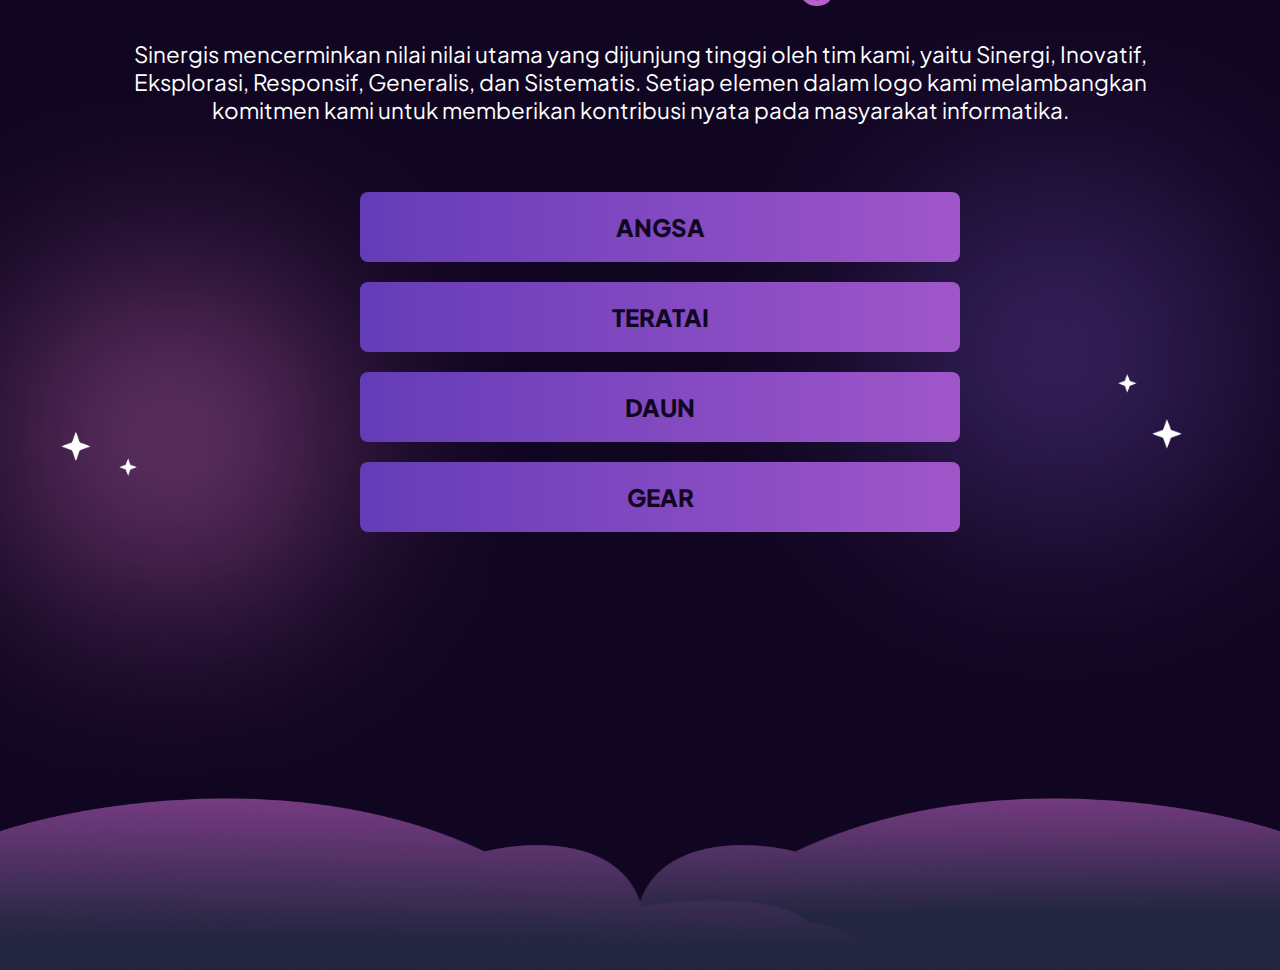
==== commit a164a9d3: "membuat responsive mobile" ====
--- a/index.html
+++ b/index.html
@@ -34,7 +34,7 @@
     <!-- START LOGO HIMTIKA -->
     <section class="himtika-section">
         <div class="himtika-text">
-            <h1>The Meaning Behind Our<br>Logo</h1>
+            <h1>The Meaning Behind Our Logo</h1>
             <p>Setiap elemen dalam logo HIMTIKA memiliki arti yang mendalam. Dengan logo yang kuat, membuat identitas kami tak terlupakan!</p>
         </div>
         <div class="swiper-container">
@@ -293,44 +293,40 @@
                 <h1>Kabinet Sinergis</h1>
                 <p>Sinergis mencerminkan nilai nilai utama yang dijunjung tinggi oleh tim kami, yaitu Sinergi, Inovatif, Eksplorasi, Responsif, Generalis, dan Sistematis. Setiap elemen dalam logo kami melambangkan komitmen kami untuk memberikan kontribusi nyata pada masyarakat informatika.</p>
             </div>
-            <div class="container-accordion">
-                <div class="accordion-item">
-                    <details name="himtika">
-                        <summary>ANGSA</summary>
-                        <div class="accordion-text">
-                            <img src="/assest/image/section-makna-sinergis/angsa.png" alt="">
-                            <p>Angsa melambangkan harmoni yang diharapkan dapat dirasakan dan dipelihara serta dijaga oleh segenap pengurus dan anggota himtika.</p>
-                        </div>
-                    </details>
-                </div>
-                <div class="accordion-item">
-                    <details name="himtika">
-                        <summary>TERATAI</summary>
-                        <div class="accordion-text">
-                            <img src="/assest/image/section-makna-sinergis/teratai.png" alt="">
-                            <p>8 kelopak bunga teratai melambangkan pertumbuhan Himtika yang mencapai generasi ke delapan dan tetap tumbuh berkembang menjadi organisasi yang bermanfaat.</p>
-                        </div>
-                    </details>
-                </div>
-                <div class="accordion-item">
-                    <details name="himtika">
-                        <summary>DAUN</summary>
-                        <div class="accordion-text">
-                            <img src="/assest/image/section-makna-sinergis/daun.png" alt="">
-                            <p>6 Daun merefleksikan 6 nilai utama yang akan dibangun dalam kepengurusan yaitu Sinergi, Inovatif, Eksplorasi, Responsif, Generalis, dan Sistematis.</p>
-                        </div>
-                    </details>
-                </div>
-                <div class="accordion-item">
-                    <details name="himtika">
-                        <summary>GEAR</summary>
-                        <div class="accordion-text">
-                            <img src="/assest/image/section-makna-sinergis/gear.png" alt="">
-                            <p>Melambangkan teknologi dan keberlanjutan yang dinamis dan terus bergerak membangun sumber daya mahasiswa yang kreatif, kompetitif, dan unggul.</p>
-                        </div>
-                    </details>
-                </div>
-            </div>
+            <ul class="container-accordion">
+                <li>
+                    <input type="checkbox" name="accordion" id="first"  class="accordion-toggle">
+                    <label for="first">ANGSA</label>
+                    <div class="content">
+                        <img src="/assest/image/section-makna-sinergis/angsa.png" alt="">
+                        <p>Angsa melambangkan harmoni yang diharapkan dapat dirasakan dan dipelihara serta dijaga oleh segenap pengurus dan anggota himtika.</p>
+                    </div>
+                </li>
+                <li>
+                    <input type="checkbox" name="accordion" id="second"  class="accordion-toggle">
+                    <label for="second">TERATAI</label>
+                    <div class="content">
+                        <img src="/assest/image/section-makna-sinergis/teratai.png" alt="">
+                        <p>8 kelopak bunga teratai melambangkan pertumbuhan Himtika yang mencapai generasi ke delapan dan tetap tumbuh berkembang menjadi organisasi yang bermanfaat.</p>
+                    </div>
+                </li>
+                <li>
+                    <input type="checkbox" name="accordion" id="third"  class="accordion-toggle">
+                    <label for="third">DAUN</label>
+                    <div class="content">
+                        <img src="/assest/image/section-makna-sinergis/daun.png" alt="">
+                        <p>6 Daun merefleksikan 6 nilai utama yang akan dibangun dalam kepengurusan yaitu Sinergi, Inovatif, Eksplorasi, Responsif, Generalis, dan Sistematis.</p>
+                    </div>
+                </li>
+                <li>
+                    <input type="checkbox" name="accordion" id="fourth"  class="accordion-toggle">
+                    <label for="fourth">GEAR</label>
+                    <div class="content">
+                        <img src="/assest/image/section-makna-sinergis/gear.png" alt="">
+                        <p>Melambangkan teknologi dan keberlanjutan yang dinamis dan terus bergerak membangun sumber daya mahasiswa yang kreatif, kompetitif, dan unggul.</p>
+                    </div>
+                </li>
+            </ul>
         </div>
         <img class="assets cahaya-kanan" src="/assest/image/section-makna-sinergis/cahaya-kanan.png" alt="cahaya-kanan">
         <img class="assets cahaya-kiri" src="/assest/image/section-makna-sinergis/cahaya-kiri.png" alt="cahaya-kiri">
--- a/assest/css/reponsive.css
+++ b/assest/css/reponsive.css
@@ -1,51 +1,144 @@
 /*================ RESPONSIVE DESIGN ================*/
 @media (max-width: 768px) {
-    /* HERO SECTION */
-    .hero-section .hero-wrapper {
-        flex-direction: column;
-        text-align: center;
-        display: flex;
-        justify-content: center;
-        align-items: center; 
-    }
-    .hero-section .hero-wrapper .text-hero {
-        width: 100%;
-        max-width: 80%;
-        margin: 0 auto;
-    }
-    .hero-section .hero-wrapper .text-hero h1, 
-    .hero-section .hero-wrapper .text-hero p {
-        text-align: center; 
-    }
-    .image-hero img {
-        width: 80%; 
-        transform: scale(1.3);
-    }
+  /*================SECTION HERO================*/
+  .hero-section .hero-wrapper {
+    flex-direction: column;
+    justify-content: center;
+    align-items: center;
+    padding: 0px !important;
+  }
+  .hero-section .hero-wrapper .text-hero {
+      width: 100%;
+      max-width: 300px !important;
+      margin: 0 auto;
+  }
+  .text-hero h1 {
+      font-size: clamp(3.18rem, 3vw, 3.5rem) !important;
+      text-align: center;
+  }
+  .text-hero p {
+      font-size: clamp(1.4rem, 3vw, 1.8rem) !important;
+      text-align: center;
+  }
+  .overlay-hero{
+      width: 100%;
+      height: 140px !important;
+      bottom: -10px !important;
+      left: 0;
+  }
 
+  /*================SECTION HIMTIKA================*/
+  .himtika-section {
+    padding-bottom: 4em !important; 
+    max-width: 100%;
+  }
+  .himtika-section .himtika-text {
+    max-width: 80% !important; 
+    margin-bottom: -1.5em !important;
+  } 
+  .himtika-section .himtika-text h1 {
+    font-size: clamp(2rem, 5vw, 2rem) !important; 
+  }
 
-    /* KABINET SECTION */
-    .kabinet-section .kabinet-wrapper {
-        flex-direction: column; /* Ubah layout jadi vertikal */
-        height: auto;
-        text-align: center;
-      }
-    
-      .kabinet-section .kabinet-wrapper .kabinet-text {
-        order: 1; /* Pastikan teks di atas */
-        text-align: center;
-        margin: 2em 1em;
-        flex: none; /* Atur ulang flex agar tidak stretch */
-      }
-    
-      .kabinet-section .kabinet-wrapper .kabinet-image {
-        order: 2; /* Pastikan gambar di bawah */
-        margin: 0;
-        flex: none;
-        width: 80%;
-      }
-    
-      .kabinet-image img {
-        transform: scale(1); /* Kurangi skala gambar agar tidak terlalu besar */
-        width: 100%;
-      }
-}
+  /*================SECTION SAPA-SINERGIS================*/
+  .sapa-sinergis {
+    position: relative;
+    overflow: hidden; 
+    display: flex;
+    flex-direction: column; 
+    align-items: center; 
+    justify-content: center;
+    width: 100%;
+  }
+  .sapa-sinergis .sinergis-wrapper {
+    margin-top: -5em !important;
+    width: 100%;
+    height: auto;
+    position: relative;
+    flex-direction: column;
+    align-items: center;
+    justify-content: center;
+    text-align: center;
+    overflow: hidden;
+    flex-wrap: wrap;
+  }
+  .sapa-sinergis .sinergis-wrapper .sinergis-text {
+    order: 1;
+    text-align: center;
+    flex: none;
+    width: 100%;
+    display: flex;
+    flex-direction: column;
+    align-items: center;
+    justify-content: center;
+    padding: 0 !important;
+    margin: 0 !important;
+  }
+  .sinergis-text h1{
+    max-width: 350px !important;
+    text-align: center;
+    font-size: clamp(2.5rem, 3vw, 3rem) !important;
+    margin-bottom: 1em;
+  }
+  .sinergis-text p{
+    max-width: 300px !important;
+    text-align: center;
+    font-size: clamp(1rem, 2vw, 1.1rem) !important;
+    font-weight: 300;
+    padding: 5px 10px;
+    display: inline-block;
+  }
+  .sapa-sinergis .sinergis-wrapper .sinergis-image {
+    order: 2;
+    flex: none;
+    width: 100%;
+    display: flex;
+    justify-content: center;
+    align-items: center;
+    position: relative;
+    margin-top: -15em;
+  }
+  
+  .sinergis-image img {
+    object-fit: contain;
+    max-width: 110%;
+    height: auto;
+    display: block;
+    transform: scale(1.3) !important ;
+  }
+  .overlay-sinergis {
+    position: absolute;
+    bottom: 0;
+    left: 0;
+    height: 130px !important;
+    width: 100%;
+    z-index: 9 !important;
+    pointer-events: none;
+  }
+
+  /*================SECTION MAKNA SINERGIS ================*/
+  .makna-sinergis {
+    padding: 1.5em;    
+    max-height: 130vh;
+  }
+  
+  .container-text h1 {
+    font-size: clamp(2.5rem, 4vw, 3rem) !important; 
+  }
+
+  .container-text p {
+    font-size: clamp(1rem, 4vw, 1.2rem) !important;
+  }
+
+  .assets {
+    width: 100%;
+  }
+  .cahaya-kanan, 
+  .cahaya-kiri {
+    width: 80%;
+    bottom: 30% !important;
+  }
+  .awan-bawah {
+    height: 100px !important; 
+  }
+}--- a/assest/css/style.css
+++ b/assest/css/style.css
@@ -2,6 +2,7 @@
   font-family: "Plus Jakarta Sans";
   margin: 0;
   padding: 0;
+  background-color: #110621;
 }
 
 /*================SECTION HERO================*/
@@ -11,17 +12,17 @@
   background-position: center;
   overflow: hidden;
   display: flex;
+  position: relative;
   justify-content: center;
   align-items: center;
   flex-wrap: wrap;
   max-width: 1500px;
   margin: 0 auto;
-  height: 90vh;
+  height: 100vh;
 }
 
 .hero-section .hero-wrapper {
-  margin-bottom: 50em;
-  width: 80%;
+  padding-bottom: 20em;
   display: flex;
   flex-wrap: wrap;
   justify-content: center;
@@ -39,14 +40,13 @@
   color: rgb(0, 255, 255);
   font-size: clamp(4.5rem, 2vw, 5rem);
   font-weight: 600;
+  padding-bottom: 0.3em;
   letter-spacing: 0.32px;
-  margin-bottom: 0.5em;
   transition: 0.1s;
 }
 
 .text-hero p {
   color: #ffffff;
-  margin-bottom: 3rem;
   font-weight: 600;
   font-size: clamp(2.5rem, 2vw, 3rem);
 }
@@ -71,10 +71,8 @@
   width: 100%;
   max-width: 1500px;
   height: auto;
-  max-height: 250px;
-  bottom: 0;
-  left: 50%;
-  transform: translateX(-50%);
+  bottom: -50px;
+  left: 0;
   z-index: 9;
   pointer-events: none;
 }
@@ -87,6 +85,7 @@
   align-items: center;
   overflow: hidden;
   position: relative;
+  padding-top: 5em;
   padding-bottom: 7em;
   margin: 0 auto;
   max-width: 1500px;
@@ -95,16 +94,17 @@
 .himtika-section .himtika-text{
   margin: auto;
   color: #ffffff;
-  margin-bottom: 2em;
   max-width: 900px;
 }
 .himtika-section .himtika-text h1{
   font-size: clamp(3.5rem, 2vw, 4rem);
+  position: relative;
+  margin: auto;
+  max-width: 700px;
+  font-weight: 500;
+}
+.himtika-section .himtika-text p{
   margin-top: 2em;
-  margin-bottom: 1em;
-  font-weight: 500;
-}
-.himtika-section .himtika-text p{
   font-size: clamp(1rem, 2vw, 1.5rem);
 }
 
@@ -509,7 +509,8 @@
 .sapa-sinergis .sinergis-wrapper .sinergis-text{
   flex: 1.5;
   color: #ffffff;
-  margin: 0 5em 5em 5em;
+  margin: 5em;
+  padding-bottom: 5em;
   text-align: left;
   position: relative;
 }
@@ -557,7 +558,7 @@
   width: 100%;
   max-width: 1500px;
   margin: 0 auto;
-  min-height: 160vh;
+  height: 150vh;
   background-color: #110621;
   display: flex;
   justify-content: center; 
@@ -568,7 +569,6 @@
 }
 
 .container-sinergis{
-  margin-top: -15em;
   display: flex;
   flex-direction: column;
   justify-content: center; 
@@ -600,76 +600,76 @@
   font-weight: 500;
 }
 .container-text p{
-  margin-top: 1em;
+  margin-top: 1.5em;
   font-size: clamp(1.1rem, 2vw, 1.4rem);
   display: inline-block;
 }
+
+
 .container-accordion{
-  color: #ffffff;
-  width: 700px;
-  display: flex;
-  flex-direction: column;
-  gap: 35px;
-}
-
-details {
+  margin-top: -2em;
+  margin-bottom: 5em;
+  width: 600px;
+}
+.container-accordion li{
+  list-style: none;
+  width: 100%;
+  margin: 20px;
+  padding: 10px;
+  border-radius: 8px;
   background: linear-gradient(to right, #643CB8 0%, #A056C9 100%);
-  border-radius: 15px;
-  padding: 15px;
-  width: 100%;
-  transition: all 0.3s ease-in-out;
-  position: relative;
-}
-
-summary {
+}
+
+.container-accordion li label{
+  display: flex;
+  align-items: center;
+  justify-content: center;
+  text-align: center;
+  padding: 10px;
+  color: #110621;
   font-size: 1.5rem;
-  color: #110621;
   font-weight: 900;
-  text-align: center;
-  align-items: center;
   cursor: pointer;
-  transition: color 0.3s ease-in-out;
-  display: flex;
-  justify-content: center;
-  align-items: center;
-}
-
-details[open] summary::after {
-  transform: rotate(-180deg);
-}
-details:hover summary {
+}
+.container-accordion li label:hover{
   color: #d1a3ff;
   transition: color 0.3s ease-in-out;
 }
 
-/* Efek dropdown */
-.accordion-text {
+input[type="checkbox"]{
+  display: none;
+}
+.container-accordion .content{
+  color: #FFFFFF;
+  padding: 0 10px;
+  line-height: 26px;
   max-height: 0;
-  display: flex;
-  align-items: center; 
-  gap: 20px;
+  overflow: hidden;
   opacity: 0;
-  overflow: hidden;
+  transform: scale(0.95);
+  transition: max-height 0.5s ease-in-out, padding 0.5s ease-in-out, opacity 0.5s ease-in-out, transform 0.5s ease-in-out;
+}
+
+.container-accordion input[type="checkbox"]:checked + label + .content{
+  max-height: 500px;
+  padding: 10px 10px 0px;
+  opacity: 1;
+  transform: scale(1);
+}
+.content{
+  display: flex;
+  justify-content: center;
+  align-items: center;
+}
+.content p{
+  margin-left: 20px;
+  max-width: 400px;
   text-align: left;
-  transition: height 0.5s ease, opacity 0.5s ease, transform 0.5s ease;
-  color: #FFFFFF;
-}
-.accordion-text img {
-  width: 120px;  /* Atur ukuran gambar agar tidak terlalu besar */
-  height: auto; 
-  transform: scale(1.3);
-  flex-shrink: 0;  /* Agar gambar tidak mengecil saat teks panjang */
-}
-.accordion-text p {
-  flex: 1; 
-  font-size: 1.2rem;
-  color: white;
-}
-
-details[open] .accordion-text {
-  max-height: 200px;
-  opacity: 1;
-  padding: 10px 15px;
+}
+.content img {
+  max-width: 25%;
+  height: auto;
+  object-fit: cover;
 }
 
 .assets {
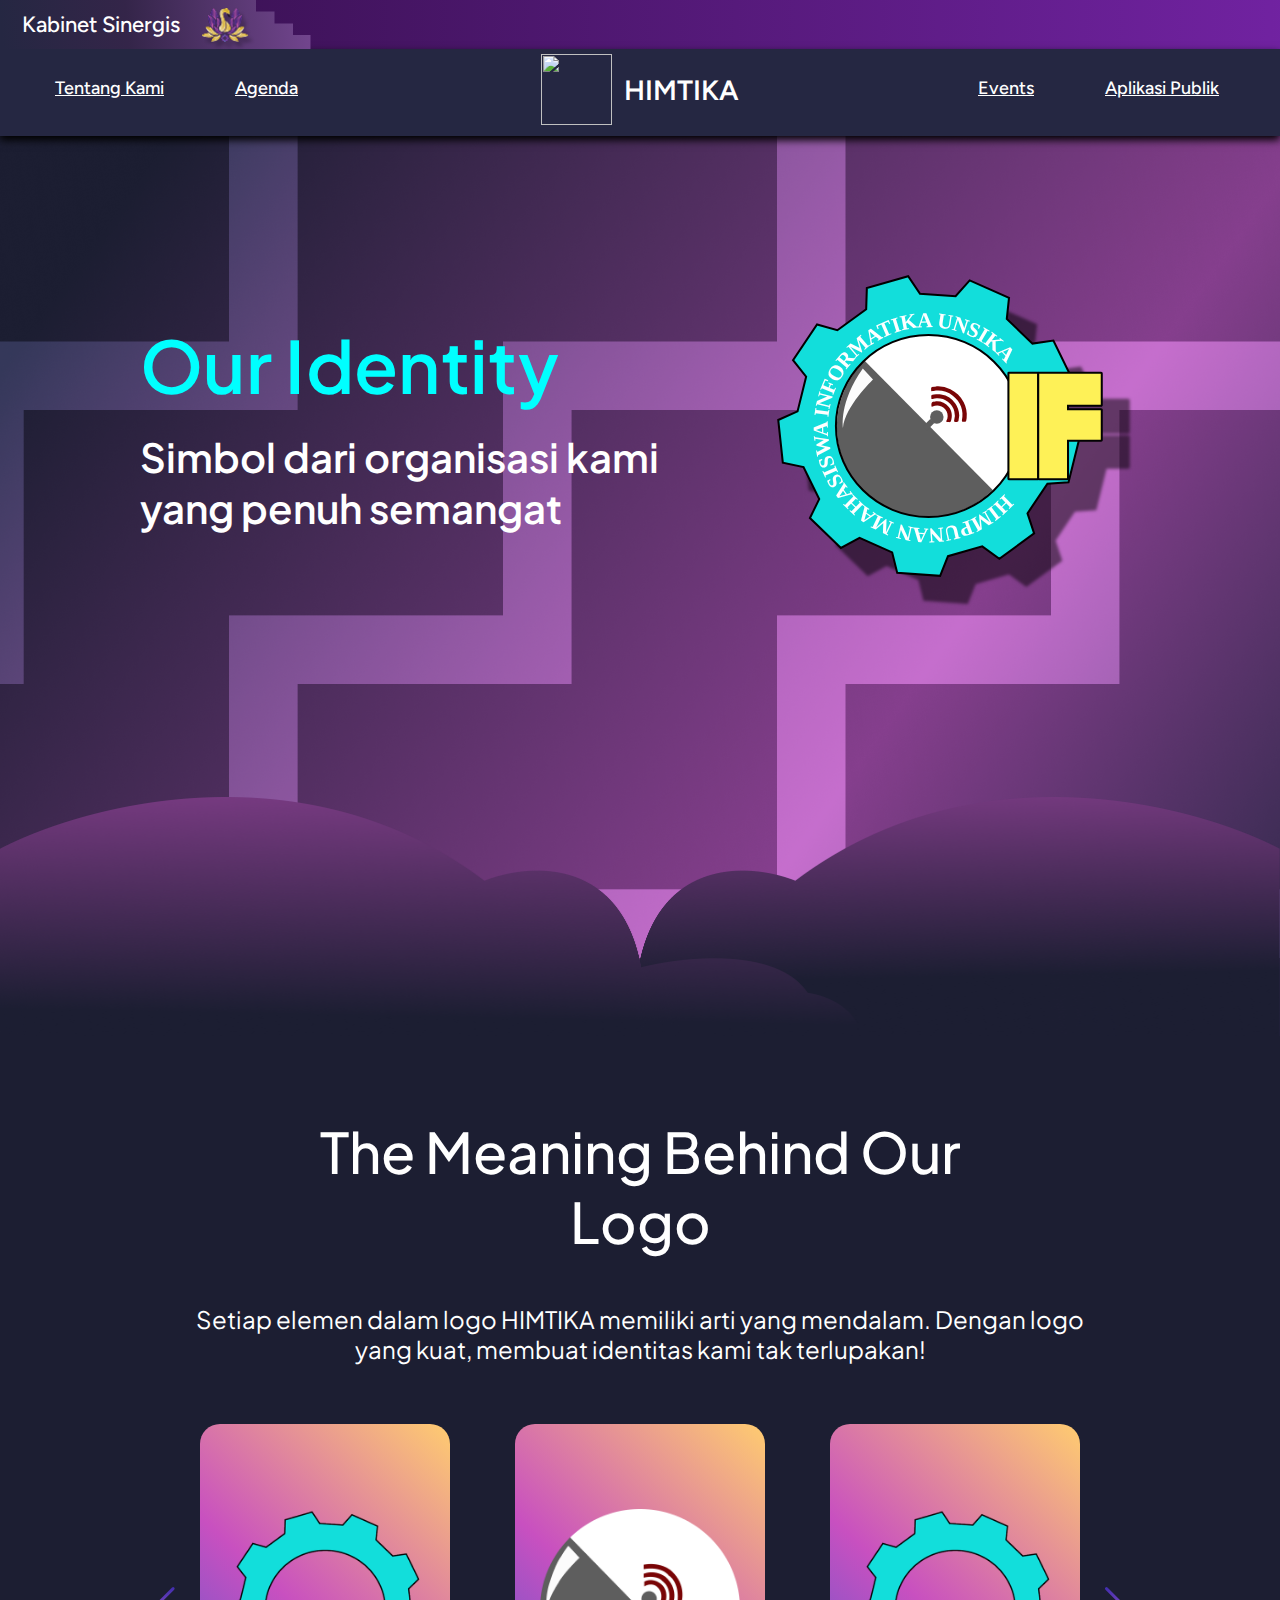
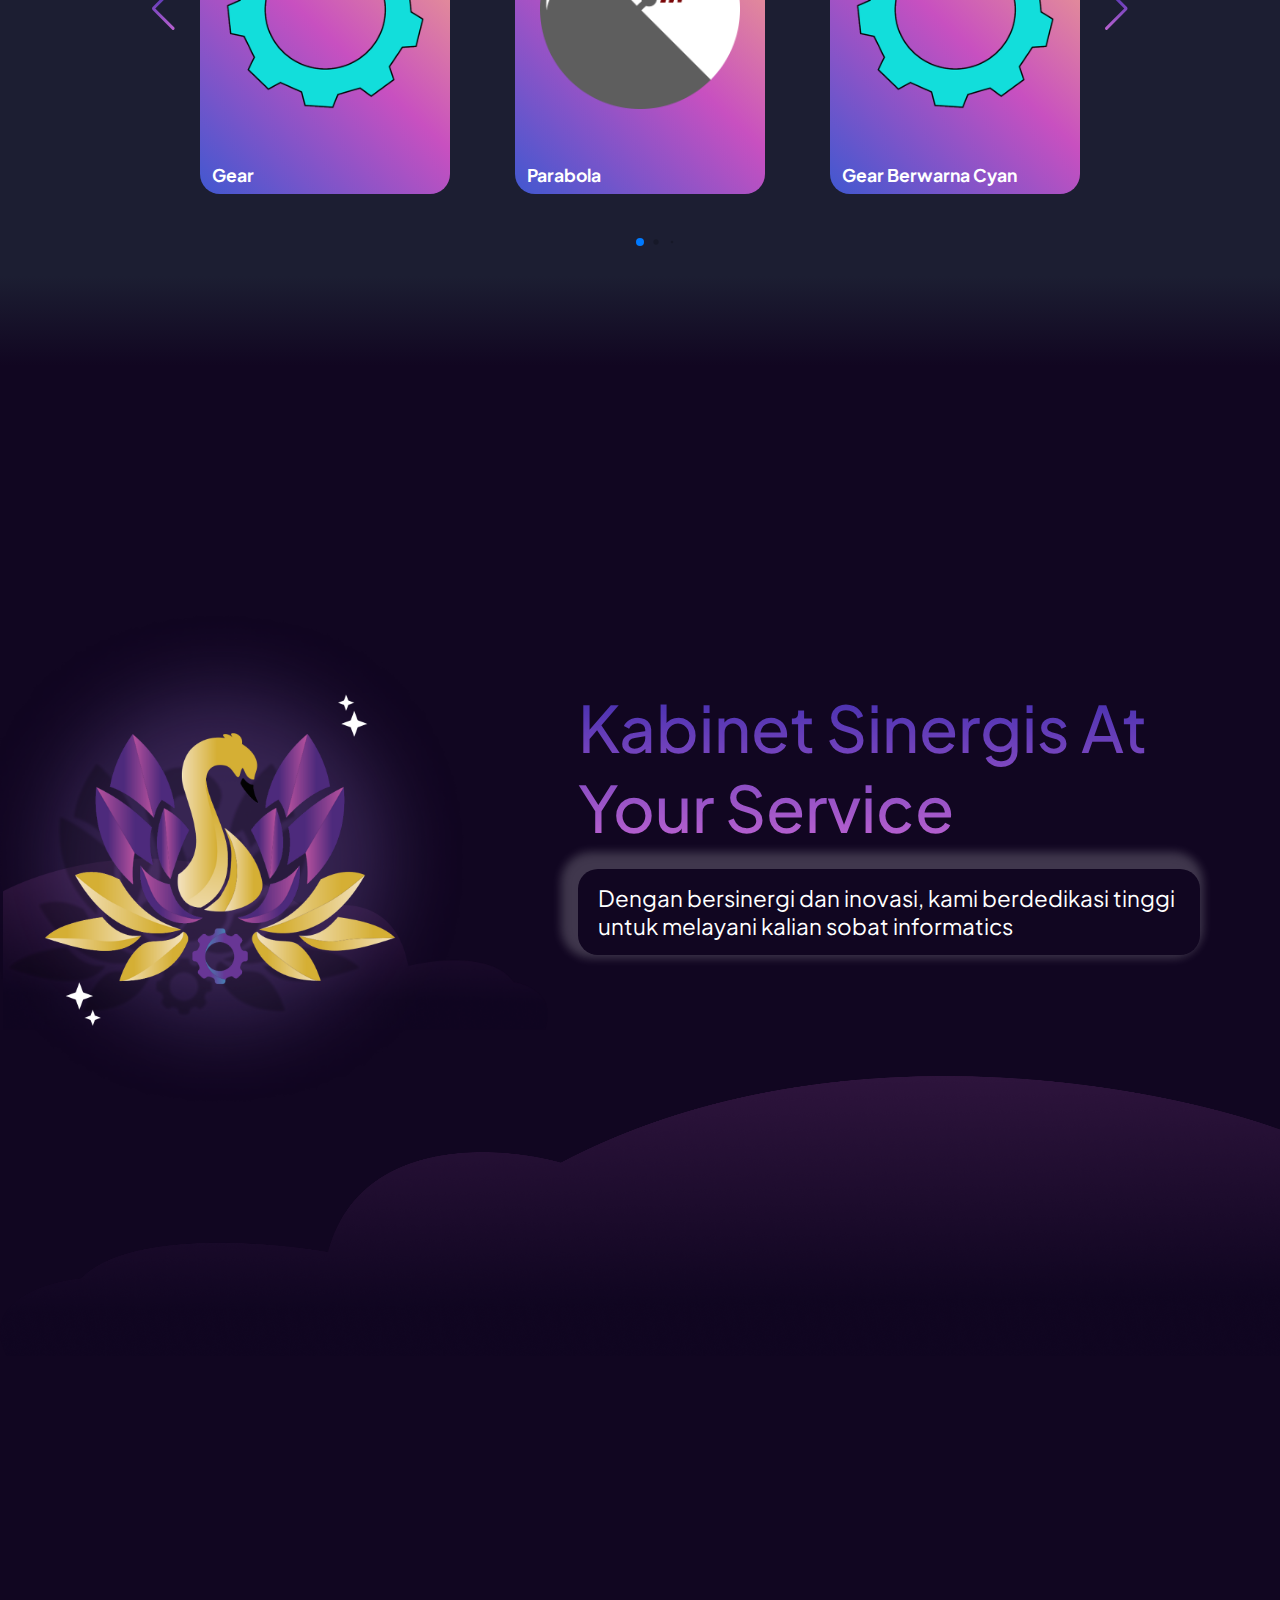
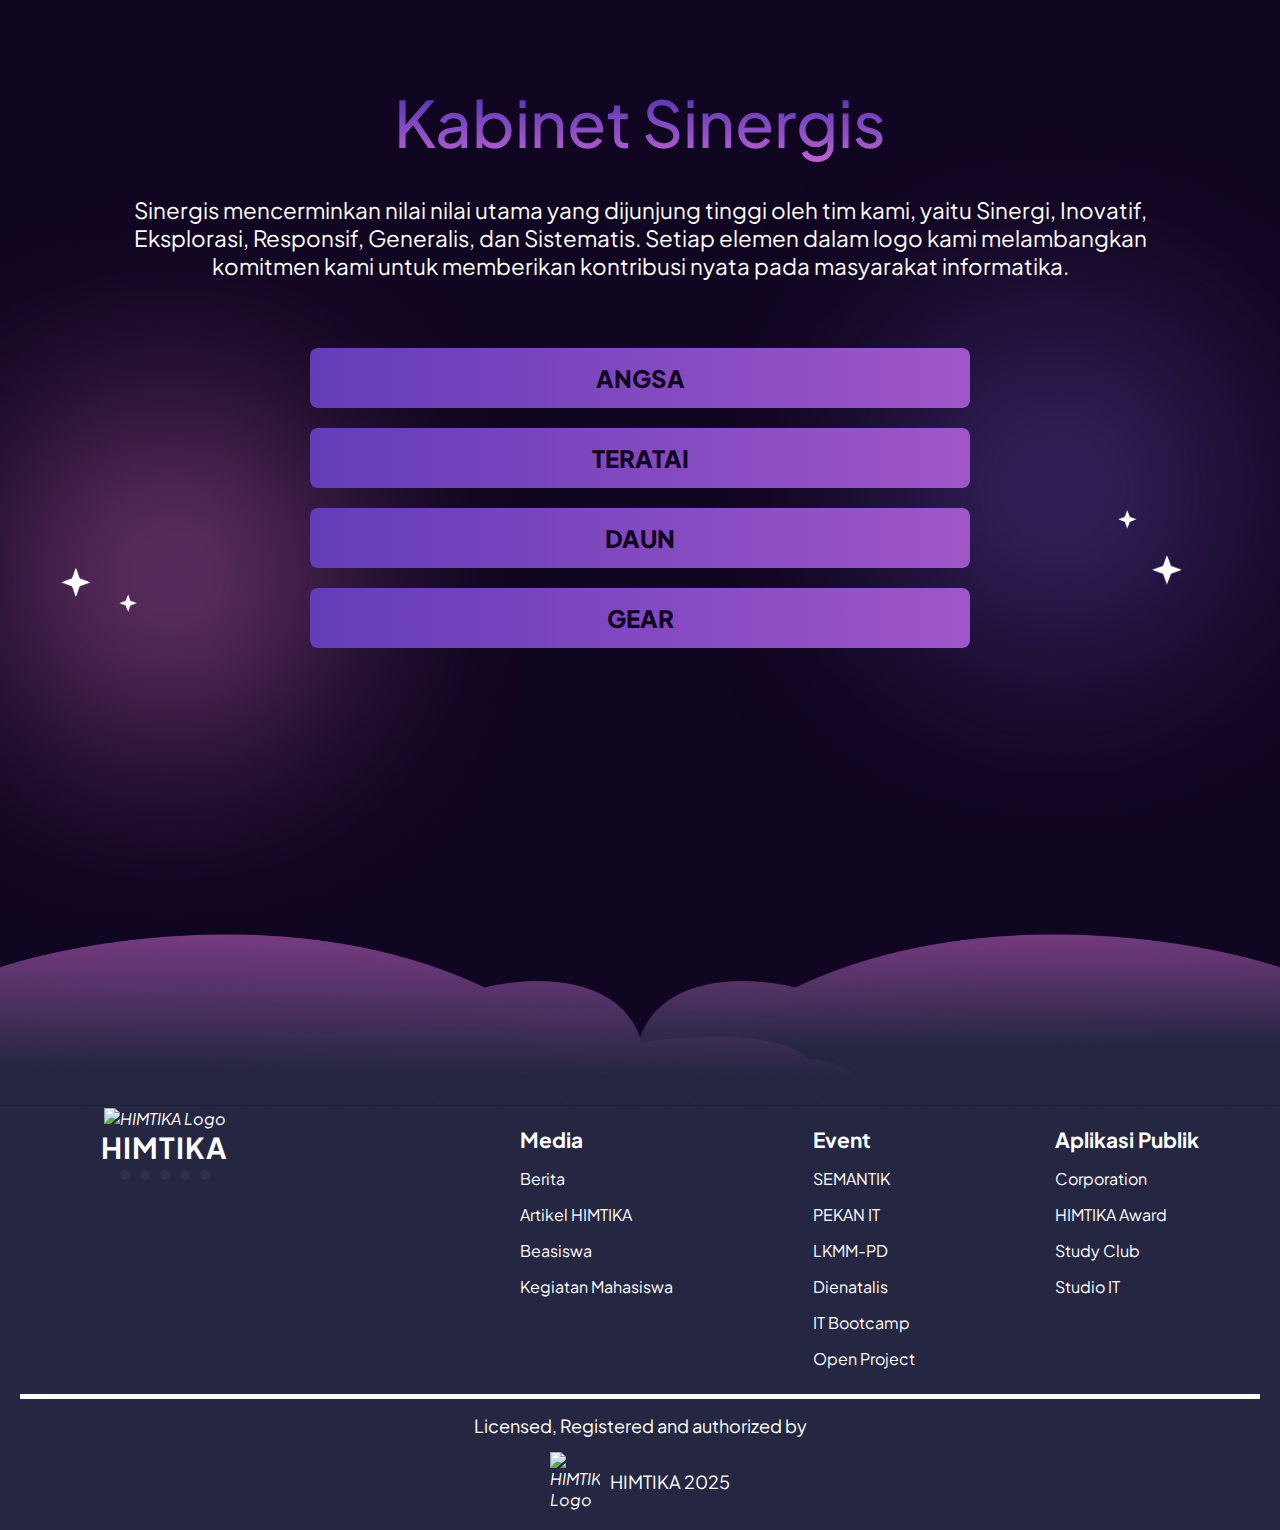
==== commit 943c46d7: "Menambahkan header dan footer" ====
--- a/index.html
+++ b/index.html
@@ -4,6 +4,7 @@
     <meta charset="UTF-8">
     <meta name="viewport" content="width=device-width, initial-scale=1.0">
     <title>Page-Logo</title>
+    <link rel="icon" href="/assest/image/logo/himtika.png"/>
 
     <!-- CSS -->
     <link rel="stylesheet" href="https://cdn.jsdelivr.net/npm/swiper/swiper-bundle.min.css" />
@@ -15,326 +16,656 @@
     <link rel="preconnect" href="https://fonts.gstatic.com" crossorigin>
     <link href="https://fonts.googleapis.com/css2?family=Plus+Jakarta+Sans:ital,wght@0,200..800;1,200..800&display=swap" rel="stylesheet">
 </head>
-<body>
-    <!-- START HERO SECTION -->
-    <section class="hero-section">
-        <div class="hero-wrapper">
-            <div class="text-hero">
-                <h1>Our Identity</h1>
-                <p>Simbol dari organisasi kami yang penuh semangat</p>
-            </div>
-            <div class="image-hero">
-                <img src="/assest/image/section_hero/himtika.svg" alt="logo himtika">
-            </div>
-            <img class="overlay-hero" src="/assest/image/section_hero/awan.png" alt="awan">
+<body>  
+    <div class="page-wrapper">
+        <!-- Preloader -->
+        <div class="preloader">
+            <div class="icon"></div>
+            <div class="other-icon"></div>
         </div>
-    </section>
-    <!-- END HERO SECTION -->
-
-    <!-- START LOGO HIMTIKA -->
-    <section class="himtika-section">
-        <div class="himtika-text">
-            <h1>The Meaning Behind Our Logo</h1>
-            <p>Setiap elemen dalam logo HIMTIKA memiliki arti yang mendalam. Dengan logo yang kuat, membuat identitas kami tak terlupakan!</p>
-        </div>
-        <div class="swiper-container">
-            <div class="swiper-wrapper">
-                <div class="swiper-slide"> 
-                    <!-- card 1 --> 
-                    <div class="container noselect">
-                        <div class="canvas">
-                            <div class="tracker tr-1"></div>
-                            <div class="tracker tr-2"></div>
-                            <div class="tracker tr-3"></div>
-                            <div class="tracker tr-4"></div>
-                            <div class="tracker tr-5"></div>
-                            <div class="tracker tr-6"></div>
-                            <div class="tracker tr-7"></div>
-                            <div class="tracker tr-8"></div>
-                            <div class="tracker tr-9"></div>
-                            <div class="tracker tr-10"></div>
-                            <div class="tracker tr-11"></div>
-                            <div class="tracker tr-12"></div>
-                            <div class="tracker tr-13"></div>
-                            <div class="tracker tr-14"></div>
-                            <div class="tracker tr-15"></div>
-                            <div class="tracker tr-16"></div>
-                            <div class="tracker tr-17"></div>
-                            <div class="tracker tr-18"></div>
-                            <div class="tracker tr-19"></div>
-                            <div class="tracker tr-20"></div>
-                            <div class="tracker tr-21"></div>
-                            <div class="tracker tr-22"></div>
-                            <div class="tracker tr-23"></div>
-                            <div class="tracker tr-24"></div>
-                            <div class="tracker tr-25"></div>
-                            <div id="card">
-                                <p id="prompt">HOVER OVER :D</p>
-                                <div class="title">look mom,<br>no JS</div>
-                                <div class="subtitle">mouse hover tracker</div>   
-                            </div>
+    
+        <!-- Main Header -->
+        <header class="main-header">
+            <!-- Header Top -->
+            <div class="header-top">
+                <!-- Start Live News -->
+                <div class="live-news top">
+                    <div class="auto-container clearfix">
+                        <div class="rectangle">
+                            <span class="kabinet-sinergis">Kabinet Sinergis</span>
+                            <img class="rectangle-img" src="/assest/image/icon/Rectangle.svg" alt="Rectangle">
+                            <img class="rectangle-shadow" src="/assest/image/icon/Shadow Rectangle.svg Rectangle.svg" alt="Shadow Rectangle"></img> <!-- Added shadow rectangle -->
+                            <img class="sinergis" src="/assest/image/logo/sinergis.png" alt="Sinergis">
                         </div>
-                    </div>           
-                </div>
-                <div class="swiper-slide">
-                     <!-- card 2 -->
-                    <div class="container noselect">
-                        <div class="canvas">
-                            <div class="tracker tr-1"></div>
-                            <div class="tracker tr-2"></div>
-                            <div class="tracker tr-3"></div>
-                            <div class="tracker tr-4"></div>
-                            <div class="tracker tr-5"></div>
-                            <div class="tracker tr-6"></div>
-                            <div class="tracker tr-7"></div>
-                            <div class="tracker tr-8"></div>
-                            <div class="tracker tr-9"></div>
-                            <div class="tracker tr-10"></div>
-                            <div class="tracker tr-11"></div>
-                            <div class="tracker tr-12"></div>
-                            <div class="tracker tr-13"></div>
-                            <div class="tracker tr-14"></div>
-                            <div class="tracker tr-15"></div>
-                            <div class="tracker tr-16"></div>
-                            <div class="tracker tr-17"></div>
-                            <div class="tracker tr-18"></div>
-                            <div class="tracker tr-19"></div>
-                            <div class="tracker tr-20"></div>
-                            <div class="tracker tr-21"></div>
-                            <div class="tracker tr-22"></div>
-                            <div class="tracker tr-23"></div>
-                            <div class="tracker tr-24"></div>
-                            <div class="tracker tr-25"></div>
-                            <div id="card">
-                                <p id="prompt">HOVER OVER :D</p>
-                                <div class="title">look mom,<br>no JS</div>
-                                <div class="subtitle">mouse hover tracker</div>  
-                            </div>
+                        <div class="marquee">
+                            <span>Nantikan berbagai <a href="https://www.instagram.com/himtika_unsika/"  target="_blank">Events</a> seru HIMTIKA dengan selalu mengikuti akun media sosial dan website kami!</span>
+                        </div>           
+                    </div>
+                </div>
+                <!-- End Live News -->
+            </div>
+    
+            <!-- Header Upper -->
+            <div class="header-upper">
+                <div class="inner-container">
+                    <div class="auto-container clearfix">
+                        <!--Nav Box-->
+                        <div class="nav-outer clearfix">
+                            <div class="logo-outer">
+                                <div class="logo-header">
+                                    <a href="index.html"><img src="/assest/image/logo/himtika.png" alt="" title="HIMTIKA"></a>
+                                </div>
+                                <h1>HIMTIKA</h1>
+                            </div>
+                            <!--Mobile Navigation Toggler-->
+                            <div class="mobile-nav-toggler"><span class="icon fas fa-bars"></span></div>
+    
+                            <!-- Main Menu -->
+                            <nav class="main-menu navbar-expand-md navbar-light">
+                                <div class="collapse navbar-collapse show clearfix" id="navbarSupportedContent">
+                                    <ul class="navigation clearfix pull-left">
+                                        <li class="dropdown"><a href="#">Tentang Kami<i class="fas fa-chevron-down arrow"></i></a>
+                                            <ul>
+                                                <li><a href="https://himtika.cs.unsika.ac.id/sejarah-himtika/">Sejarah</a></li>
+                                                <li><a href="https://himtika.cs.unsika.ac.id/logo-himtika/">Logo</a></li>
+                                                <li><a href="https://himtika.cs.unsika.ac.id/visi-misi/">Visi Misi</a></li>
+                                                <li><a href="https://himtika.cs.unsika.ac.id/struktur-organisasi/">Struktur Organisasi</a></li>
+                                                <li><a href="https://himtika.cs.unsika.ac.id/grand-design-himtika-2024">Grand Design HIMTIKA</a></li>
+                                                <li><a href="https://himtika.cs.unsika.ac.id/galeri-himtika/">Galeri HIMTIKA</a></li>
+                                                <li><a href="#">Kontak Kami</a></li>
+                                            </ul>
+                                        </li>
+                                        <li class="dropdown"><a href="#">Agenda<i class="fas fa-chevron-down arrow"></i></a>
+                                            <ul class="sub_menu">
+                                                <li><a href="https://himtika.cs.unsika.ac.id/himtika-awards/">Himtika Awards</a></li>
+                                            </ul>
+                                        </li>
+                                    </ul>
+                                    
+                                    <ul class="navigation pull-right clearfix">
+                                        <li class="dropdown"><a href="#">Events<i class="fas fa-chevron-down arrow"></i></a>
+                                            <ul class="sub_menu">
+                                                <li><a href="https://himtika.cs.unsika.ac.id/open-project/">Open Project</a></li>
+                                                <li><a href="https://himtika.cs.unsika.ac.id/semantik_8/">SEMANTIK</a></li>
+                                                <li><a href="https://himtika.cs.unsika.ac.id/studyclub-2024/">Study Club</a></li>
+                                                <li><a href="https://himtika.cs.unsika.ac.id/lkmmpd/">LKMM-PD</a></li>
+                                                <li><a href="https://himtika.cs.unsika.ac.id/pekan-it/">Pekan IT</a></li>
+                                                <li><a href="https://himtika.cs.unsika.ac.id/diesnatalis">Diesnatalis</a></li>
+                                                <li><a href="https://himtika.cs.unsika.ac.id/it-bootcamp/">IT Bootcamp</a></li>
+                                            </ul>
+                                        </li>
+                                        <li class="dropdown"><a href="#">Aplikasi Publik<i class="fas fa-chevron-down arrow"></i></a>
+                                            <ul class="sub_menu">
+                                                    <li><a href="https://himtika.cs.unsika.ac.id/Himtalks/">Himtalks</a></li>
+                                                    <li><a href="https://himtika.cs.unsika.ac.id/hikode/">Hikode</a></li>
+                                                    <li><a href="https://himtika.cs.unsika.ac.id/kalendar/">Kalendar</a></li>
+                                                    <li><a href="https://himtika.cs.unsika.ac.id/corporation/">Corporation</a></li>
+                                                    <li><a href="https://himtika.cs.unsika.ac.id/dosen/">Profil Tenaga Pendidik</a></li>
+                                            </ul>
+                                        </li>
+                                    </ul>
+                                </div>
+                            </nav>
+                            <!-- Main Menu End-->
                         </div>
-                    </div>           
-                </div>
-                <div class="swiper-slide"> 
-                    <!-- card 3 --> 
-                    <div class="container noselect">
-                        <div class="canvas">
-                            <div class="tracker tr-1"></div>
-                            <div class="tracker tr-2"></div>
-                            <div class="tracker tr-3"></div>
-                            <div class="tracker tr-4"></div>
-                            <div class="tracker tr-5"></div>
-                            <div class="tracker tr-6"></div>
-                            <div class="tracker tr-7"></div>
-                            <div class="tracker tr-8"></div>
-                            <div class="tracker tr-9"></div>
-                            <div class="tracker tr-10"></div>
-                            <div class="tracker tr-11"></div>
-                            <div class="tracker tr-12"></div>
-                            <div class="tracker tr-13"></div>
-                            <div class="tracker tr-14"></div>
-                            <div class="tracker tr-15"></div>
-                            <div class="tracker tr-16"></div>
-                            <div class="tracker tr-17"></div>
-                            <div class="tracker tr-18"></div>
-                            <div class="tracker tr-19"></div>
-                            <div class="tracker tr-20"></div>
-                            <div class="tracker tr-21"></div>
-                            <div class="tracker tr-22"></div>
-                            <div class="tracker tr-23"></div>
-                            <div class="tracker tr-24"></div>
-                            <div class="tracker tr-25"></div>
-                            <div id="card">
-                                <p id="prompt">HOVER OVER :D</p>
-                                <div class="title">look mom,<br>no JS</div>
-                                <div class="subtitle">mouse hover tracker</div> 
-                            </div>
+                    </div>
+                </div>
+            </div>
+            <!--End Header Upper-->
+    
+            <!-- Mobile Menu  -->
+            <div class="mobile-menu">
+                <div class="menu-backdrop"></div>
+                <div class="close-btn"><span class="icon fas fa-times" style="font-size: 28px;"></span></div>
+                
+                <nav class="menu-box">
+                    <div class="nav-logo"><a href="index.html"><img src="/assest/image/logo/himtika.png" alt="" title=""></a></div>
+                    <div class="menu-outer"></div>
+                    <!--Social Links-->
+                    <div class="social-links">
+                        <ul class="clearfix">
+                            <li>
+                                <a href="https://www.instagram.com/himtika_unsika/" target="_blank"><i class="fab fa-instagram"></i></a>
+                                <a href="https://www.twitter.com" target="_blank"><i class="fab fa-twitter"></i></a>
+                                <a href="https://www.linkedin.com" target="_blank"><i class="fab fa-linkedin"></i></a>
+                                <a href="https://www.youtube.com/@himtikaofficial4428" target="_blank"><i class="fab fa-youtube"></i></a>
+                                <a href="https://www.tiktok.com/@himtika_unsika" target="_blank"><i class="fab fa-tiktok"></i></a>
+                            </li>
+                        </ul>
+                    </div>
+                </nav>
+            </div>
+            <!-- End Mobile Menu -->
+        </header>
+        <!-- End Main Header -->
+
+        <!-- START HERO SECTION -->
+        <section class="hero-section">
+            <div class="hero-wrapper">
+                <div class="text-hero">
+                    <h1>Our Identity</h1>
+                    <p>Simbol dari organisasi kami yang penuh semangat</p>
+                </div>
+                <div class="image-hero">
+                    <img src="/assest/image/section_hero/himtika.svg" alt="logo himtika">
+                </div>
+                <img class="overlay-hero" src="/assest/image/section_hero/awan.png" alt="awan">
+            </div>
+        </section>
+        <!-- END HERO SECTION -->
+
+        <!-- START LOGO HIMTIKA -->
+        <section class="himtika-section">
+            <div class="himtika-text">
+                <h1>The Meaning Behind Our Logo</h1>
+                <p>Setiap elemen dalam logo HIMTIKA memiliki arti yang mendalam. Dengan logo yang kuat, membuat identitas kami tak terlupakan!</p>
+            </div>
+            <div class="swiper-container">
+                <div class="swiper-wrapper">
+                    <div class="swiper-slide"> 
+                        <!-- card 1 --> 
+                        <div class="container noselect">
+                            <div class="canvas">
+                                <div class="tracker tr-1"></div>
+                                <div class="tracker tr-2"></div>
+                                <div class="tracker tr-3"></div>
+                                <div class="tracker tr-4"></div>
+                                <div class="tracker tr-5"></div>
+                                <div class="tracker tr-6"></div>
+                                <div class="tracker tr-7"></div>
+                                <div class="tracker tr-8"></div>
+                                <div class="tracker tr-9"></div>
+                                <div class="tracker tr-10"></div>
+                                <div class="tracker tr-11"></div>
+                                <div class="tracker tr-12"></div>
+                                <div class="tracker tr-13"></div>
+                                <div class="tracker tr-14"></div>
+                                <div class="tracker tr-15"></div>
+                                <div class="tracker tr-16"></div>
+                                <div class="tracker tr-17"></div>
+                                <div class="tracker tr-18"></div>
+                                <div class="tracker tr-19"></div>
+                                <div class="tracker tr-20"></div>
+                                <div class="tracker tr-21"></div>
+                                <div class="tracker tr-22"></div>
+                                <div class="tracker tr-23"></div>
+                                <div class="tracker tr-24"></div>
+                                <div class="tracker tr-25"></div>
+                                <div id="card">
+                                    <div class="figure"><img src="/assest/image/section-himtika/gear_9.png" alt="Gear"></div>   
+                                    <p id="prompt">Gear</p>
+                                    <div class="title">Melambangkan suatu makna yaitu terus berputar dan berjalan tanpa lelah dengan memegang teguh pada komitmennya.</div>
+                                </div>
+                            </div>
+                        </div>           
+                    </div>
+                    <div class="swiper-slide">
+                        <!-- card 2 -->
+                        <div class="container noselect">
+                            <div class="canvas">
+                                <div class="tracker tr-1"></div>
+                                <div class="tracker tr-2"></div>
+                                <div class="tracker tr-3"></div>
+                                <div class="tracker tr-4"></div>
+                                <div class="tracker tr-5"></div>
+                                <div class="tracker tr-6"></div>
+                                <div class="tracker tr-7"></div>
+                                <div class="tracker tr-8"></div>
+                                <div class="tracker tr-9"></div>
+                                <div class="tracker tr-10"></div>
+                                <div class="tracker tr-11"></div>
+                                <div class="tracker tr-12"></div>
+                                <div class="tracker tr-13"></div>
+                                <div class="tracker tr-14"></div>
+                                <div class="tracker tr-15"></div>
+                                <div class="tracker tr-16"></div>
+                                <div class="tracker tr-17"></div>
+                                <div class="tracker tr-18"></div>
+                                <div class="tracker tr-19"></div>
+                                <div class="tracker tr-20"></div>
+                                <div class="tracker tr-21"></div>
+                                <div class="tracker tr-22"></div>
+                                <div class="tracker tr-23"></div>
+                                <div class="tracker tr-24"></div>
+                                <div class="tracker tr-25"></div>
+                                <div id="card">
+                                    <div class="figure"><img src="/assest/image/section-himtika/parabola.png" alt="Parabola"></div>   
+                                    <p id="prompt">Parabola</p>
+                                    <div class="title">Melambangkan di dalam HIMTIKA mampu memberikan wawasan yang luas dalam segi keilmuan dan relasi.</div>  
+                                </div>
+                            </div>
+                        </div>           
+                    </div>
+                    <div class="swiper-slide"> 
+                        <!-- card 3 --> 
+                        <div class="container noselect">
+                            <div class="canvas">
+                                <div class="tracker tr-1"></div>
+                                <div class="tracker tr-2"></div>
+                                <div class="tracker tr-3"></div>
+                                <div class="tracker tr-4"></div>
+                                <div class="tracker tr-5"></div>
+                                <div class="tracker tr-6"></div>
+                                <div class="tracker tr-7"></div>
+                                <div class="tracker tr-8"></div>
+                                <div class="tracker tr-9"></div>
+                                <div class="tracker tr-10"></div>
+                                <div class="tracker tr-11"></div>
+                                <div class="tracker tr-12"></div>
+                                <div class="tracker tr-13"></div>
+                                <div class="tracker tr-14"></div>
+                                <div class="tracker tr-15"></div>
+                                <div class="tracker tr-16"></div>
+                                <div class="tracker tr-17"></div>
+                                <div class="tracker tr-18"></div>
+                                <div class="tracker tr-19"></div>
+                                <div class="tracker tr-20"></div>
+                                <div class="tracker tr-21"></div>
+                                <div class="tracker tr-22"></div>
+                                <div class="tracker tr-23"></div>
+                                <div class="tracker tr-24"></div>
+                                <div class="tracker tr-25"></div>
+                                <div id="card">
+                                    <div class="figure"><img src="/assest/image/section-himtika/gear_9.png" alt="Gear Berwarna Cyan"></div>   
+                                    <p id="prompt">Gear Berwarna Cyan</p>
+                                    <div class="title">Merupakan warna yang menginspirasi kebijaksanaan, kesatuan, loyalitas dan membawa suasana harmonis.</div>
+                                </div>
+                            </div>
+                        </div>           
+                    </div>
+                    <div class="swiper-slide"> 
+                        <!-- card 4 --> 
+                        <div class="container noselect">
+                            <div class="canvas">
+                                <div class="tracker tr-1"></div>
+                                <div class="tracker tr-2"></div>
+                                <div class="tracker tr-3"></div>
+                                <div class="tracker tr-4"></div>
+                                <div class="tracker tr-5"></div>
+                                <div class="tracker tr-6"></div>
+                                <div class="tracker tr-7"></div>
+                                <div class="tracker tr-8"></div>
+                                <div class="tracker tr-9"></div>
+                                <div class="tracker tr-10"></div>
+                                <div class="tracker tr-11"></div>
+                                <div class="tracker tr-12"></div>
+                                <div class="tracker tr-13"></div>
+                                <div class="tracker tr-14"></div>
+                                <div class="tracker tr-15"></div>
+                                <div class="tracker tr-16"></div>
+                                <div class="tracker tr-17"></div>
+                                <div class="tracker tr-18"></div>
+                                <div class="tracker tr-19"></div>
+                                <div class="tracker tr-20"></div>
+                                <div class="tracker tr-21"></div>
+                                <div class="tracker tr-22"></div>
+                                <div class="tracker tr-23"></div>
+                                <div class="tracker tr-24"></div>
+                                <div class="tracker tr-25"></div>
+                                <div id="card">
+                                    <div class="figure"><img src="/assest/image/section-himtika/abu_abu.png" alt="Warna Abu-Abu"></div>   
+                                    <p id="prompt">Warna Abu-Abu</p>
+                                    <div class="title">Merupakan warna ciri khas/identitas dari Fakultas Ilmu Komputer Universitas Singaperbangsa Karawang.</div>
+                                </div>
+                            </div>
+                        </div>           
+                    </div>
+                    <div class="swiper-slide"> 
+                        <!-- card 5 --> 
+                        <div class="container noselect">
+                            <div class="canvas">
+                                <div class="tracker tr-1"></div>
+                                <div class="tracker tr-2"></div>
+                                <div class="tracker tr-3"></div>
+                                <div class="tracker tr-4"></div>
+                                <div class="tracker tr-5"></div>
+                                <div class="tracker tr-6"></div>
+                                <div class="tracker tr-7"></div>
+                                <div class="tracker tr-8"></div>
+                                <div class="tracker tr-9"></div>
+                                <div class="tracker tr-10"></div>
+                                <div class="tracker tr-11"></div>
+                                <div class="tracker tr-12"></div>
+                                <div class="tracker tr-13"></div>
+                                <div class="tracker tr-14"></div>
+                                <div class="tracker tr-15"></div>
+                                <div class="tracker tr-16"></div>
+                                <div class="tracker tr-17"></div>
+                                <div class="tracker tr-18"></div>
+                                <div class="tracker tr-19"></div>
+                                <div class="tracker tr-20"></div>
+                                <div class="tracker tr-21"></div>
+                                <div class="tracker tr-22"></div>
+                                <div class="tracker tr-23"></div>
+                                <div class="tracker tr-24"></div>
+                                <div class="tracker tr-25"></div>
+                                <div id="card">
+                                    <div class="figure"><img src="/assest/image/section-himtika/gear_9.png" alt="Mata Gear Berjumlah 9"></div>   
+                                    <p id="prompt">Mata Gear Berjumlah 9</p>
+                                    <div class="title">Melambangkan berdirinya HIMTIKA di generasi ke-9.</div>
+                                </div>
+                            </div>
+                        </div>           
+                    </div>
+                    <div class="swiper-slide"> 
+                        <!-- card 6 --> 
+                        <div class="container noselect">
+                            <div class="canvas">
+                                <div class="tracker tr-1"></div>
+                                <div class="tracker tr-2"></div>
+                                <div class="tracker tr-3"></div>
+                                <div class="tracker tr-4"></div>
+                                <div class="tracker tr-5"></div>
+                                <div class="tracker tr-6"></div>
+                                <div class="tracker tr-7"></div>
+                                <div class="tracker tr-8"></div>
+                                <div class="tracker tr-9"></div>
+                                <div class="tracker tr-10"></div>
+                                <div class="tracker tr-11"></div>
+                                <div class="tracker tr-12"></div>
+                                <div class="tracker tr-13"></div>
+                                <div class="tracker tr-14"></div>
+                                <div class="tracker tr-15"></div>
+                                <div class="tracker tr-16"></div>
+                                <div class="tracker tr-17"></div>
+                                <div class="tracker tr-18"></div>
+                                <div class="tracker tr-19"></div>
+                                <div class="tracker tr-20"></div>
+                                <div class="tracker tr-21"></div>
+                                <div class="tracker tr-22"></div>
+                                <div class="tracker tr-23"></div>
+                                <div class="tracker tr-24"></div>
+                                <div class="tracker tr-25"></div>
+                                <div id="card">
+                                    <div class="figure"><img src="/assest/image/section-himtika/sinyal_merah.png" alt="Sinyal Berwarna Merah"></div>   
+                                    <p id="prompt">Sinyal Berwarna Merah</p>
+                                    <div class="title">Melambangkan suatu semangat untuk tholabul ilmi dan suatu keberanian dalam bereksperiment dan merupakan warna ciri khas dan almamater Universitas Singaperbangsa Karawang.</div>
+                                </div>
+                            </div>
+                        </div>           
+                    </div>
+                    <div class="swiper-slide"> 
+                        <!-- card 7 --> 
+                        <div class="container noselect">
+                            <div class="canvas">
+                                <div class="tracker tr-1"></div>
+                                <div class="tracker tr-2"></div>
+                                <div class="tracker tr-3"></div>
+                                <div class="tracker tr-4"></div>
+                                <div class="tracker tr-5"></div>
+                                <div class="tracker tr-6"></div>
+                                <div class="tracker tr-7"></div>
+                                <div class="tracker tr-8"></div>
+                                <div class="tracker tr-9"></div>
+                                <div class="tracker tr-10"></div>
+                                <div class="tracker tr-11"></div>
+                                <div class="tracker tr-12"></div>
+                                <div class="tracker tr-13"></div>
+                                <div class="tracker tr-14"></div>
+                                <div class="tracker tr-15"></div>
+                                <div class="tracker tr-16"></div>
+                                <div class="tracker tr-17"></div>
+                                <div class="tracker tr-18"></div>
+                                <div class="tracker tr-19"></div>
+                                <div class="tracker tr-20"></div>
+                                <div class="tracker tr-21"></div>
+                                <div class="tracker tr-22"></div>
+                                <div class="tracker tr-23"></div>
+                                <div class="tracker tr-24"></div>
+                                <div class="tracker tr-25"></div>
+                                <div id="card">
+                                    <div class="figure"><img src="/assest/image/section-himtika/IF_kuning.png" alt="IF Berwarna Kuning"></div>   
+                                    <p id="prompt">IF Berwarna Kuning</p>
+                                    <div class="title">Menunjukan bahwa HIMTIKA bisa menginspirasi dunia, optimis, ceria, menggerakkan dan membawa pada perubahan khususnya di dunia Informatika.</div>
+                                </div>
+                            </div>
+                        </div>           
+                    </div>
+                    <div class="swiper-slide"> 
+                        <!-- card 8 --> 
+                        <div class="container noselect">
+                            <div class="canvas">
+                                <div class="tracker tr-1"></div>
+                                <div class="tracker tr-2"></div>
+                                <div class="tracker tr-3"></div>
+                                <div class="tracker tr-4"></div>
+                                <div class="tracker tr-5"></div>
+                                <div class="tracker tr-6"></div>
+                                <div class="tracker tr-7"></div>
+                                <div class="tracker tr-8"></div>
+                                <div class="tracker tr-9"></div>
+                                <div class="tracker tr-10"></div>
+                                <div class="tracker tr-11"></div>
+                                <div class="tracker tr-12"></div>
+                                <div class="tracker tr-13"></div>
+                                <div class="tracker tr-14"></div>
+                                <div class="tracker tr-15"></div>
+                                <div class="tracker tr-16"></div>
+                                <div class="tracker tr-17"></div>
+                                <div class="tracker tr-18"></div>
+                                <div class="tracker tr-19"></div>
+                                <div class="tracker tr-20"></div>
+                                <div class="tracker tr-21"></div>
+                                <div class="tracker tr-22"></div>
+                                <div class="tracker tr-23"></div>
+                                <div class="tracker tr-24"></div>
+                                <div class="tracker tr-25"></div>
+                                <div id="card">
+                                    <div class="figure"><img src="/assest/image/section-himtika/garis_hitam_gear.png" alt="Garis Hitam di Dalam Gear"></div>   
+                                    <p id="prompt">Garis Hitam di Dalam Gear</p>
+                                    <div class="title">Melambangkan penegasan bahwa HIMTIKA itu ada dan berada.</div>
+                                </div>
+                            </div>
+                        </div>           
+                    </div>
+                    <div class="swiper-slide"> 
+                        <!-- card 9 --> 
+                        <div class="container noselect">
+                            <div class="canvas">
+                                <div class="tracker tr-1"></div>
+                                <div class="tracker tr-2"></div>
+                                <div class="tracker tr-3"></div>
+                                <div class="tracker tr-4"></div>
+                                <div class="tracker tr-5"></div>
+                                <div class="tracker tr-6"></div>
+                                <div class="tracker tr-7"></div>
+                                <div class="tracker tr-8"></div>
+                                <div class="tracker tr-9"></div>
+                                <div class="tracker tr-10"></div>
+                                <div class="tracker tr-11"></div>
+                                <div class="tracker tr-12"></div>
+                                <div class="tracker tr-13"></div>
+                                <div class="tracker tr-14"></div>
+                                <div class="tracker tr-15"></div>
+                                <div class="tracker tr-16"></div>
+                                <div class="tracker tr-17"></div>
+                                <div class="tracker tr-18"></div>
+                                <div class="tracker tr-19"></div>
+                                <div class="tracker tr-20"></div>
+                                <div class="tracker tr-21"></div>
+                                <div class="tracker tr-22"></div>
+                                <div class="tracker tr-23"></div>
+                                <div class="tracker tr-24"></div>
+                                <div class="tracker tr-25"></div>
+                                <div id="card">
+                                    <div class="figure"><img src="/assest/image/section-himtika/warna_putih.png" alt="Warna Putih"></div>   
+                                    <p id="prompt">Warna Putih</p>
+                                    <div class="title">Melambang kesucian terhadap keilmuan Informatika.</div>
+                                </div>
+                            </div>
+                        </div>           
+                    </div>
+                    <div class="swiper-slide"> 
+                        <!-- card 10 --> 
+                        <div class="container noselect">
+                            <div class="canvas">
+                                <div class="tracker tr-1"></div>
+                                <div class="tracker tr-2"></div>
+                                <div class="tracker tr-3"></div>
+                                <div class="tracker tr-4"></div>
+                                <div class="tracker tr-5"></div>
+                                <div class="tracker tr-6"></div>
+                                <div class="tracker tr-7"></div>
+                                <div class="tracker tr-8"></div>
+                                <div class="tracker tr-9"></div>
+                                <div class="tracker tr-10"></div>
+                                <div class="tracker tr-11"></div>
+                                <div class="tracker tr-12"></div>
+                                <div class="tracker tr-13"></div>
+                                <div class="tracker tr-14"></div>
+                                <div class="tracker tr-15"></div>
+                                <div class="tracker tr-16"></div>
+                                <div class="tracker tr-17"></div>
+                                <div class="tracker tr-18"></div>
+                                <div class="tracker tr-19"></div>
+                                <div class="tracker tr-20"></div>
+                                <div class="tracker tr-21"></div>
+                                <div class="tracker tr-22"></div>
+                                <div class="tracker tr-23"></div>
+                                <div class="tracker tr-24"></div>
+                                <div class="tracker tr-25"></div>
+                                <div id="card">
+                                    <div class="figure"><img src="/assest/image/section-himtika/sinyal_3.png" alt="Sinyal 3"></div>   
+                                    <p id="prompt">Sinyal 3</p>
+                                    <div class="title">Terbentuknya HIMTIKA di angkatan negeri yang ke-3</div>
+                                </div>
+                            </div>
+                        </div>           
+                    </div>
+                </div>
+                <div class="swiper-pagination"></div>
+                <div class="swiper-button-prev"></div>
+                <div class="swiper-button-next"></div>
+            </div>
+            <div class="overlay-himtika"></div>
+        </section>
+        <!-- END LOGO HIMTIKA -->
+
+        <!-- START SAPA-SINERGIS -->
+        <section class="sapa-sinergis">
+            <div class="sinergis-wrapper">
+                <div class="sinergis-image">
+                    <img src="/assest/image/section-sapa-sinergis/logo.png" alt="logo kabinet">
+                </div>
+                <div class="sinergis-text">
+                    <h1>Kabinet Sinergis At Your Service</h1>
+                    <p>Dengan bersinergi dan inovasi, kami berdedikasi tinggi untuk melayani kalian sobat informatics</p>
+                </div>
+                <img class="overlay-sinergis" src="/assest/image/section-sapa-sinergis/overlay.png" alt="awan">
+            </div>
+        </section>
+        <!-- END SAPA-SINERGIS -->
+
+        <!-- START MAKNA-SINERGIS -->
+        <section class="makna-sinergis">
+            <div class="container-sinergis">
+                <div class="container-text">
+                    <h1>Kabinet Sinergis</h1>
+                    <p>Sinergis mencerminkan nilai nilai utama yang dijunjung tinggi oleh tim kami, yaitu Sinergi, Inovatif, Eksplorasi, Responsif, Generalis, dan Sistematis. Setiap elemen dalam logo kami melambangkan komitmen kami untuk memberikan kontribusi nyata pada masyarakat informatika.</p>
+                </div>
+                <ul class="container-accordion">
+                    <li>
+                        <input type="checkbox" name="accordion" id="first"  class="accordion-toggle">
+                        <label for="first">ANGSA</label>
+                        <div class="content">
+                            <img src="/assest/image/section-makna-sinergis/angsa.png" alt="">
+                            <p>Angsa melambangkan harmoni yang diharapkan dapat dirasakan dan dipelihara serta dijaga oleh segenap pengurus dan anggota himtika.</p>
                         </div>
-                    </div>           
-                </div>
-                <div class="swiper-slide"> 
-                    <!-- card 4 --> 
-                    <div class="container noselect">
-                        <div class="canvas">
-                            <div class="tracker tr-1"></div>
-                            <div class="tracker tr-2"></div>
-                            <div class="tracker tr-3"></div>
-                            <div class="tracker tr-4"></div>
-                            <div class="tracker tr-5"></div>
-                            <div class="tracker tr-6"></div>
-                            <div class="tracker tr-7"></div>
-                            <div class="tracker tr-8"></div>
-                            <div class="tracker tr-9"></div>
-                            <div class="tracker tr-10"></div>
-                            <div class="tracker tr-11"></div>
-                            <div class="tracker tr-12"></div>
-                            <div class="tracker tr-13"></div>
-                            <div class="tracker tr-14"></div>
-                            <div class="tracker tr-15"></div>
-                            <div class="tracker tr-16"></div>
-                            <div class="tracker tr-17"></div>
-                            <div class="tracker tr-18"></div>
-                            <div class="tracker tr-19"></div>
-                            <div class="tracker tr-20"></div>
-                            <div class="tracker tr-21"></div>
-                            <div class="tracker tr-22"></div>
-                            <div class="tracker tr-23"></div>
-                            <div class="tracker tr-24"></div>
-                            <div class="tracker tr-25"></div>
-                            <div id="card">
-                                <p id="prompt">HOVER OVER :D</p>
-                                <div class="title">look mom,<br>no JS</div>
-                                <div class="subtitle">mouse hover tracker</div>
-                            </div>
+                    </li>
+                    <li>
+                        <input type="checkbox" name="accordion" id="second"  class="accordion-toggle">
+                        <label for="second">TERATAI</label>
+                        <div class="content">
+                            <img src="/assest/image/section-makna-sinergis/teratai.png" alt="">
+                            <p>8 kelopak bunga teratai melambangkan pertumbuhan Himtika yang mencapai generasi ke delapan dan tetap tumbuh berkembang menjadi organisasi yang bermanfaat.</p>
                         </div>
-                    </div>           
-                </div>
-                <div class="swiper-slide"> 
-                    <!-- card 5 --> 
-                    <div class="container noselect">
-                        <div class="canvas">
-                            <div class="tracker tr-1"></div>
-                            <div class="tracker tr-2"></div>
-                            <div class="tracker tr-3"></div>
-                            <div class="tracker tr-4"></div>
-                            <div class="tracker tr-5"></div>
-                            <div class="tracker tr-6"></div>
-                            <div class="tracker tr-7"></div>
-                            <div class="tracker tr-8"></div>
-                            <div class="tracker tr-9"></div>
-                            <div class="tracker tr-10"></div>
-                            <div class="tracker tr-11"></div>
-                            <div class="tracker tr-12"></div>
-                            <div class="tracker tr-13"></div>
-                            <div class="tracker tr-14"></div>
-                            <div class="tracker tr-15"></div>
-                            <div class="tracker tr-16"></div>
-                            <div class="tracker tr-17"></div>
-                            <div class="tracker tr-18"></div>
-                            <div class="tracker tr-19"></div>
-                            <div class="tracker tr-20"></div>
-                            <div class="tracker tr-21"></div>
-                            <div class="tracker tr-22"></div>
-                            <div class="tracker tr-23"></div>
-                            <div class="tracker tr-24"></div>
-                            <div class="tracker tr-25"></div>
-                            <div id="card">
-                                <p id="prompt">HOVER OVER :D</p>
-                                <div class="title">look mom,<br>no JS</div>
-                                <div class="subtitle">mouse hover tracker</div>
-                            </div>
+                    </li>
+                    <li>
+                        <input type="checkbox" name="accordion" id="third"  class="accordion-toggle">
+                        <label for="third">DAUN</label>
+                        <div class="content">
+                            <img src="/assest/image/section-makna-sinergis/daun.png" alt="">
+                            <p>6 Daun merefleksikan 6 nilai utama yang akan dibangun dalam kepengurusan yaitu Sinergi, Inovatif, Eksplorasi, Responsif, Generalis, dan Sistematis.</p>
                         </div>
-                    </div>           
-                </div>
-                <div class="swiper-slide"> 
-                    <!-- card 6 --> 
-                    <div class="container noselect">
-                        <div class="canvas">
-                            <div class="tracker tr-1"></div>
-                            <div class="tracker tr-2"></div>
-                            <div class="tracker tr-3"></div>
-                            <div class="tracker tr-4"></div>
-                            <div class="tracker tr-5"></div>
-                            <div class="tracker tr-6"></div>
-                            <div class="tracker tr-7"></div>
-                            <div class="tracker tr-8"></div>
-                            <div class="tracker tr-9"></div>
-                            <div class="tracker tr-10"></div>
-                            <div class="tracker tr-11"></div>
-                            <div class="tracker tr-12"></div>
-                            <div class="tracker tr-13"></div>
-                            <div class="tracker tr-14"></div>
-                            <div class="tracker tr-15"></div>
-                            <div class="tracker tr-16"></div>
-                            <div class="tracker tr-17"></div>
-                            <div class="tracker tr-18"></div>
-                            <div class="tracker tr-19"></div>
-                            <div class="tracker tr-20"></div>
-                            <div class="tracker tr-21"></div>
-                            <div class="tracker tr-22"></div>
-                            <div class="tracker tr-23"></div>
-                            <div class="tracker tr-24"></div>
-                            <div class="tracker tr-25"></div>
-                            <div id="card">
-                                <p id="prompt">HOVER OVER :D</p>
-                                <div class="title">look mom,<br>no JS</div>
-                                <div class="subtitle">mouse hover tracker</div>
-                            </div>
+                    </li>
+                    <li>
+                        <input type="checkbox" name="accordion" id="fourth"  class="accordion-toggle">
+                        <label for="fourth">GEAR</label>
+                        <div class="content">
+                            <img src="/assest/image/section-makna-sinergis/gear.png" alt="">
+                            <p>Melambangkan teknologi dan keberlanjutan yang dinamis dan terus bergerak membangun sumber daya mahasiswa yang kreatif, kompetitif, dan unggul.</p>
                         </div>
-                    </div>           
-                </div>
-            </div>
-            <div class="swiper-pagination"></div>
-            <div class="swiper-button-prev"></div>
-            <div class="swiper-button-next"></div>
-        </div>
-        <div class="overlay-himtika"></div>
-    </section>
-    <!-- END LOGO HIMTIKA -->
-
-
-    <!-- START SAPA-SINERGIS -->
-    <section class="sapa-sinergis">
-        <div class="sinergis-wrapper">
-            <div class="sinergis-image">
-                <img src="/assest/image/section-sapa-sinergis/logo.png" alt="logo kabinet">
-            </div>
-            <div class="sinergis-text">
-                <h1>Kabinet Sinergis At Your Service</h1>
-                <p>Dengan bersinergi dan inovasi, kami berdedikasi tinggi untuk melayani kalian sobat informatics</p>
-            </div>
-            <img class="overlay-sinergis" src="/assest/image/section-sapa-sinergis/overlay.png" alt="awan">
-        </div>
-    </section>
-    <!-- END SAPA-SINERGIS -->
-
-    <!-- START MAKNA-SINERGIS -->
-     <section class="makna-sinergis">
-        <div class="container-sinergis">
-            <div class="container-text">
-                <h1>Kabinet Sinergis</h1>
-                <p>Sinergis mencerminkan nilai nilai utama yang dijunjung tinggi oleh tim kami, yaitu Sinergi, Inovatif, Eksplorasi, Responsif, Generalis, dan Sistematis. Setiap elemen dalam logo kami melambangkan komitmen kami untuk memberikan kontribusi nyata pada masyarakat informatika.</p>
-            </div>
-            <ul class="container-accordion">
-                <li>
-                    <input type="checkbox" name="accordion" id="first"  class="accordion-toggle">
-                    <label for="first">ANGSA</label>
-                    <div class="content">
-                        <img src="/assest/image/section-makna-sinergis/angsa.png" alt="">
-                        <p>Angsa melambangkan harmoni yang diharapkan dapat dirasakan dan dipelihara serta dijaga oleh segenap pengurus dan anggota himtika.</p>
-                    </div>
-                </li>
-                <li>
-                    <input type="checkbox" name="accordion" id="second"  class="accordion-toggle">
-                    <label for="second">TERATAI</label>
-                    <div class="content">
-                        <img src="/assest/image/section-makna-sinergis/teratai.png" alt="">
-                        <p>8 kelopak bunga teratai melambangkan pertumbuhan Himtika yang mencapai generasi ke delapan dan tetap tumbuh berkembang menjadi organisasi yang bermanfaat.</p>
-                    </div>
-                </li>
-                <li>
-                    <input type="checkbox" name="accordion" id="third"  class="accordion-toggle">
-                    <label for="third">DAUN</label>
-                    <div class="content">
-                        <img src="/assest/image/section-makna-sinergis/daun.png" alt="">
-                        <p>6 Daun merefleksikan 6 nilai utama yang akan dibangun dalam kepengurusan yaitu Sinergi, Inovatif, Eksplorasi, Responsif, Generalis, dan Sistematis.</p>
-                    </div>
-                </li>
-                <li>
-                    <input type="checkbox" name="accordion" id="fourth"  class="accordion-toggle">
-                    <label for="fourth">GEAR</label>
-                    <div class="content">
-                        <img src="/assest/image/section-makna-sinergis/gear.png" alt="">
-                        <p>Melambangkan teknologi dan keberlanjutan yang dinamis dan terus bergerak membangun sumber daya mahasiswa yang kreatif, kompetitif, dan unggul.</p>
-                    </div>
-                </li>
-            </ul>
-        </div>
-        <img class="assets cahaya-kanan" src="/assest/image/section-makna-sinergis/cahaya-kanan.png" alt="cahaya-kanan">
-        <img class="assets cahaya-kiri" src="/assest/image/section-makna-sinergis/cahaya-kiri.png" alt="cahaya-kiri">
-        <img class="assets awan-bawah" src="/assest/image/section-makna-sinergis/awan-bawah.png" alt="awan-bawah">
-     </section>
-    <!-- END LOGO KABINET -->
-
+                    </li>
+                </ul>
+            </div>
+            <img class="assets cahaya-kanan" src="/assest/image/section-makna-sinergis/cahaya-kanan.png" alt="cahaya-kanan">
+            <img class="assets cahaya-kiri" src="/assest/image/section-makna-sinergis/cahaya-kiri.png" alt="cahaya-kiri">
+            <img class="assets awan-bawah" src="/assest/image/section-makna-sinergis/awan-bawah.png" alt="awan-bawah">
+        </section>
+        <!-- END LOGO KABINET -->
+
+        <!----Start Footer-->
+        <footer>
+            <div class="footer-container">
+                <div class="logo-section">
+                    <img src="/assest/image/logo/himtika.png" alt="HIMTIKA Logo" class="logo-footer">
+                    <h3>HIMTIKA</h3>
+                    <div class="social-icons">
+                        <a href="https://www.instagram.com/himtika_unsika/" target="_blank"><i class="fab fa-instagram"></i></a>
+                        <a href="https://www.twitter.com" target="_blank"><i class="fab fa-twitter"></i></a>
+                        <a href="https://www.linkedin.com" target="_blank"><i class="fab fa-linkedin"></i></a>
+                        <a href="https://www.youtube.com/@himtikaofficial4428" target="_blank"><i class="fab fa-youtube"></i></a>
+                        <a href="https://www.tiktok.com/@himtika_unsika" target="_blank"><i class="fab fa-tiktok"></i></a>
+                    </div>
+                </div>
+                <div class="footer-text">
+                    <div class="footer-section section-1">
+                        <h4>Media</h4>
+                        <ul>
+                        <li><a href="#">Berita</a></li>
+                        <li><a href="#">Artikel HIMTIKA</a></li>
+                        <li><a href="#">Beasiswa</a></li>
+                        <li><a href="#">Kegiatan Mahasiswa</a></li>
+                        </ul>
+                    </div>
+                    <div class="footer-section section-2">
+                        <h4>Event</h4>
+                        <ul>
+                        <li><a href="https://himtika.cs.unsika.ac.id/semantik_8/">SEMANTIK</a></li>
+                        <li><a href="https://himtika.cs.unsika.ac.id/pekan-it/">PEKAN IT</a></li>
+                        <li><a href="https://himtika.cs.unsika.ac.id/lkmmpd/">LKMM-PD</a></li>
+                        <li><a href="https://himtika.cs.unsika.ac.id/diesnatalis">Dienatalis</a></li>
+                        <li><a href="https://himtika.cs.unsika.ac.id/it-bootcamp/">IT Bootcamp</a></li>
+                        <li><a href="https://himtika.cs.unsika.ac.id/open-project/">Open Project</a></li>
+                        </ul>
+                    </div>
+                    <div class="footer-section section-3">
+                        <h4>Aplikasi Publik</h4>
+                        <ul>
+                        <li><a href="https://himtika.cs.unsika.ac.id/corporation/">Corporation</a></li>
+                        <li><a href="https://himtika.cs.unsika.ac.id/himtika-awards/">HIMTIKA Award</a></li>
+                        <li><a href="https://himtika.cs.unsika.ac.id/studyclub-2024/">Study Club</a></li>
+                        <li><a href="https://himtika.cs.unsika.ac.id/corporation/">Studio IT</a></li>
+                        </ul>
+                    </div>
+                </div>
+            </div>
+            <div class="footer-bottom">
+                <div class="footer-line"></div> <!-- Purple Line -->
+                <p>Licensed, Registered and authorized by</p>
+                <div class="footer-logo-container">
+                <img src="/assest/image/logo/himtika.png" alt="HIMTIKA Logo" class="footer-logo">
+                <p>HIMTIKA 2025</p>
+                </div>
+            </div>
+        </footer>
+        <!-- Footer End -->
+    </div>
+
+    <!-- Javascript -->
     <script src="https://cdn.jsdelivr.net/npm/swiper/swiper-bundle.min.js"></script>
+    <script src="/assest/js/jquery.js"></script>
+    <script src="/assests/js/scrollbar.js"></script>
     <script src="/assest/js/script.js"></script>
       
 </body>
--- a/assest/css/reponsive.css
+++ b/assest/css/reponsive.css
@@ -1,5 +1,5 @@
 /*================ RESPONSIVE DESIGN ================*/
-@media (max-width: 768px) {
+@media screen and (max-width: 768px) {
   /*================SECTION HERO================*/
   .hero-section .hero-wrapper {
     flex-direction: column;
@@ -118,27 +118,54 @@
 
   /*================SECTION MAKNA SINERGIS ================*/
   .makna-sinergis {
-    padding: 1.5em;    
-    max-height: 130vh;
+    height: 130vh !important;
+  }
+  .container-text h1 {
+    font-size: clamp(2.5rem, 5vw, 3rem) !important;
   }
   
-  .container-text h1 {
-    font-size: clamp(2.5rem, 4vw, 3rem) !important; 
+  .container-text p {
+    font-size: clamp(1rem, 4vw, 1.2rem) !important;
+    max-width: 350px !important;
+  }
+  .container-accordion {
+    width: 370px !important;
+  }
+  .container-accordion li label {
+    font-size: 1.2rem !important;
+    padding: 10px !important;
+  }
+  .container-accordion .content {
+    flex-direction: column;
+    text-align: center;
+    padding: 0 !important;
   }
 
-  .container-text p {
-    font-size: clamp(1rem, 4vw, 1.2rem) !important;
+  .content img {
+    max-width: 50% !important; 
+    margin-bottom: -20px;
   }
 
-  .assets {
-    width: 100%;
+  .content p {
+    text-align: center !important;
+    margin-left: 0 !important;
+    font-size: 0.9rem !important;
   }
-  .cahaya-kanan, 
-  .cahaya-kiri {
-    width: 80%;
-    bottom: 30% !important;
+  .cahaya-kanan{
+    width: 100% !important;
+    transform: scale(1.5);
+    bottom: 49% !important;
+    left: 20% !important;
+  }
+  .cahaya-kiri{
+    width: 100% !important;
+    transform: scale(1.5);
+    top: 60% !important;
+    right: 20% !important;
   }
   .awan-bawah {
-    height: 100px !important; 
+    width: 100% !important;
+    height: 150px !important;
+    bottom: 0% !important;
   }
 }--- a/assest/css/style.css
+++ b/assest/css/style.css
@@ -1,10 +1,830 @@
+@import url('https://fonts.googleapis.com/css2?family=Figtree:wght@300..900&display=swap');
+@import url('animated.css');
+@import url('scrollbar.css');
+
 body {
   font-family: "Plus Jakarta Sans";
   margin: 0;
   padding: 0;
   background-color: #110621;
 }
-
+ul,li{
+	list-style:none;
+}
+
+.auto-container{
+	position:static;
+	max-width:1200px;
+	padding:0px 15px;
+	margin:0 auto;
+}
+
+/* Posisi navbar kanan dan kiri */
+
+.pull-right{
+	float: right;
+}
+
+.pull-left{
+	float: left;
+}
+
+/* Preloader */
+
+.preloader{ 
+	position:fixed; 
+	left:0px; 
+	top:0px; 
+	width:100%; 
+	height:100%; 
+	z-index:999999; 
+	background-color:rgba(0,0,0,0); 
+} 
+
+.preloader .icon{ 
+	position:fixed; 
+	left:0px; 
+	top:0px; 
+	width:100%; 
+	height:100%; 
+	z-index:1; 
+	background-color:rgba(0,0,0,0); 
+	background-position:center center; 
+	background-repeat:no-repeat; 
+	background-image:url(../image/icon/gear\ full\ 9.svg);
+	-webkit-transition: all 200ms ease;
+	-moz-transition: all 200ms ease;
+	-ms-transition: all 200ms ease;
+	-o-transition: all 200ms ease;
+	transition: all 200ms ease;
+	animation: 2s gearAnimation linear infinite;
+} 
+
+.preloader .other-icon{ 
+	position:fixed; 
+	left:0px; 
+	top:0px; 
+	width:100%; 
+	height:100%; 
+	z-index:2; 
+	background-color:rgba(0,0,0,0); 
+	background-position:center center; 
+	background-repeat:no-repeat; 
+	background-image:url(../image/icon/rebuild\ tanpa\ gear.svg);
+	-webkit-transition: all 200ms ease;
+	-moz-transition: all 200ms ease;
+	-ms-transition: all 200ms ease;
+	-o-transition: all 200ms ease;
+	transition: all 200ms ease;
+	margin-left: 8px;
+} 
+
+.page-loaded .preloader .icon,
+.page-loaded .preloader .other-icon{
+	opacity:0; 
+}
+
+.preloader:before{
+	content:'';
+	position:absolute;
+	left:0;
+	top:0;
+	width:100%;
+	height:100%;
+	background:#ffffff;
+	z-index:0; 
+	-webkit-transform:translateX(0%);
+	-ms-transform:translateX(0%);
+	transform:translateX(0%);
+	-webkit-transition: all 800ms ease;
+	-moz-transition: all 800ms ease;
+	-ms-transition: all 800ms ease;
+	-o-transition: all 800ms ease;
+	transition: all 800ms ease;
+}
+
+.page-loaded .preloader:before{
+	-webkit-transform:translateX(-101%);
+	-ms-transform:translateX(-101%);
+	transform:translateX(-101%);
+}
+
+.preloader:after{
+	content:'';
+	position:absolute;
+	left:0;
+	top:0;
+	width:100%;
+	height:100%;
+	background:#252742;
+	z-index:2; 
+	-webkit-transform:translateX(101%);
+	-ms-transform:translateX(101%);
+	transform:translateX(101%);
+	-webkit-transition: all 800ms ease;
+	-moz-transition: all 800ms ease;
+	-ms-transition: all 800ms ease;
+	-o-transition: all 800ms ease;
+	transition: all 800ms ease;
+}
+
+.page-loaded .preloader:after{
+	-webkit-transform:translateX(-101%);
+	-ms-transform:translateX(-101%);
+	transform:translateX(-101%);
+}
+
+/* Main Header */
+
+.main-header{
+	position: sticky;
+	display: block;
+	width: 100%;
+	z-index: 99999;
+	background-color:#252742;
+}
+
+/* Live News */
+
+.main-header .header-top{
+	position: relative;
+	transition: opacity 0.3s ease;
+}
+
+.live-news {
+    background: linear-gradient(to right, #320F48, #7A25AE);
+    position: fixed;
+    width: 115%;
+    height: 49px;
+    top: 0;
+    left: 0;
+}
+
+.live-news .rectangle {
+    position: absolute;
+    left: 0;
+    top: 0;
+    width: 310.5px;
+    height: 49px;
+    z-index: 2;
+    display: flex;
+    align-items: center;
+    justify-content: space-evenly;
+    box-shadow: #1C1E32;
+}
+
+.live-news .rectangle .rectangle-img {
+    width: 100%;
+    height: 100%;
+    position: absolute;
+    top: 0;
+    left: 0;
+    z-index: 1;
+}
+
+.live-news .rectangle .rectangle-shadow {
+    width: 100%;
+    height: 100%;
+    position: absolute;
+    top: 0;
+    left: 10px;
+    z-index: 0;
+}
+
+.live-news .rectangle .kabinet-sinergis {
+    position: relative;
+    z-index: 2;
+    color: white;
+    font-size: 22px;
+    font-weight: 500;
+    line-height: 20px;
+	font-family: "Figtree";
+}
+
+.live-news .rectangle .sinergis {
+    position: relative;
+    z-index: 2;
+    width: 57px;
+    height: 60px;
+    margin: 10px 30px 0 0;
+}
+
+.live-news .marquee {
+    width: 100%;
+    overflow: hidden;
+    white-space: nowrap;
+    box-sizing: border-box;
+    position: relative;
+    z-index: 1;
+}
+
+.live-news .marquee span {
+    display: inline-block;
+    padding-left: 100%;
+    animation: marquee 20s linear infinite;
+    color: white;
+    align-content: center;
+    line-height: 49px;
+    font-size: 19px;
+    font-family: "Figtree";
+}
+
+.live-news .marquee span a {
+    color: white;
+    text-decoration: underline;
+    font-weight: bold;
+}
+
+.live-news .marquee span:hover {
+    animation-play-state: paused;
+}
+
+.main-header .header-top .top{
+	position: relative;
+}
+
+/*=== Header Upper ===*/
+.header-upper{
+	position: relative;
+	top: 0;
+	background-color:#252742;
+	height: 87px;
+	left: 0;
+    right: 0;
+	box-shadow: 0 4px 8px rgba(0, 0, 0, 1); /* Shadow di bawah header */
+    transition: top 0.3s ease, opacity 0.3s ease, transform 0.3s ease;
+}
+
+.header-upper.sticky {
+    top: 0;  /* Header akan berada di atas */
+}
+
+.main-header .nav-outer .logo-outer{
+	position: absolute;
+	display: flex;
+	align-items: center;
+	justify-content: center;
+	text-align: center;
+	gap: 12px;
+	left: 50%;
+	z-index:2;
+	transform: translateX(-50%);
+}
+
+.main-header .nav-outer{
+	display: flex;
+	align-items: center;
+	justify-content: flex-start;
+	gap: 15px;
+	position: sticky;
+	float: right;
+	width:100%;
+	z-index:1;
+}
+
+.main-header .nav-outer .logo-header{
+	display: inline-block;
+	max-width: 71px;
+	position: relative;
+}
+
+.main-header .nav-outer .logo-header img{
+	position: relative;
+	display: inline-block;
+	width: 71px;
+	height: 71px;
+}
+
+.main-header .nav-outer .logo-outer h1{
+	margin: 0;
+    color: white;
+    font-size: 28px;
+    font-family: "Figtree";
+    font-weight: 600;
+}
+
+/* Main Menu */
+
+.main-menu{
+	position:relative;
+	float:left;
+	width:100%;
+}
+
+.main-menu .navbar-collapse{
+	padding:0px;
+	display:block !important;
+}
+
+.main-menu .navigation{
+	position:relative;
+	margin:0px;
+}
+
+.main-menu .navigation > li{
+	position:relative;
+	float:left;
+	z-index:2;
+	padding:25px 0px;
+	margin-right: 65px;
+	-webkit-transition:all 300ms ease;
+	-moz-transition:all 300ms ease;
+	-ms-transition:all 300ms ease;
+	-o-transition:all 300ms ease;
+	transition:all 300ms ease;
+}
+
+.main-menu .navigation > li:last-child{
+	margin-right:0px;
+}
+
+.main-menu .navigation > li > a{
+	font-family: "Figtree";
+	position:relative;
+	display:block;
+	text-align:center;
+	font-size:18px;
+	line-height:28px;
+	font-weight:500;
+	opacity:1;
+	color:white;
+	padding: 0px;
+	z-index:1;
+	-webkit-transition:all 300ms ease;
+	-moz-transition:all 300ms ease;
+	-ms-transition:all 300ms ease;
+	-o-transition:all 300ms ease;
+	transition:all 300ms ease;
+}
+
+.main-menu .navigation > li:hover > a,
+.main-menu .navigation > li.current > a{
+	color: #ffffff;
+}
+
+.main-menu .navigation > li > ul{
+	position:absolute;
+	left:0px;
+	top:100%;
+	width:230px;
+	z-index:100;
+	display:none;
+	opacity: 0;
+    visibility: hidden;
+	padding: 0px 0px;
+	background-color: #ffffff;
+	border-top: 2px solid #1C1E32;
+	-moz-transform: translateY(30px);
+	-webkit-transform: translateY(30px);
+	-ms-transform: translateY(30px);
+	-o-transform: translateY(30px);
+    transform: translateY(30px);
+	-webkit-box-shadow:2px 2px 5px 1px rgba(0,0,0,0.05),-2px 0px 5px 1px rgba(0,0,0,0.05);
+	-ms-box-shadow:2px 2px 5px 1px rgba(0,0,0,0.05),-2px 0px 5px 1px rgba(0,0,0,0.05);
+	-o-box-shadow:2px 2px 5px 1px rgba(0,0,0,0.05),-2px 0px 5px 1px rgba(0,0,0,0.05);
+	-moz-box-shadow:2px 2px 5px 1px rgba(0,0,0,0.05),-2px 0px 5px 1px rgba(0,0,0,0.05);
+	box-shadow:2px 2px 5px 1px rgba(0,0,0,0.05),-2px 0px 5px 1px rgba(0,0,0,0.05);
+	border-radius: 8px;
+}
+
+.main-menu .navigation > li > ul > li{
+	position:relative;
+	width:100%;
+	border-bottom:1px solid rgba(0,0,0,0.10);
+}
+
+.main-menu .navigation > li > ul > li:last-child{
+	border-bottom:none;	
+}
+
+.main-menu .navigation > li > ul > li:before{
+	position:absolute;
+	content:'';
+	left:0px;
+	top:0px;
+	width:0%;
+	height:100%;
+	display:block;
+	background:#252742;
+	transition:all 500ms ease;
+	-moz-transition:all 500ms ease;
+	-webkit-transition:all 500ms ease;
+	-ms-transition:all 500ms ease;
+	-o-transition:all 500ms ease;
+}
+
+.main-menu .navigation > li > ul > li:hover:before{
+	width:100%;
+}
+
+.main-menu .navigation > li > ul > li > a{
+	position:relative;
+	display:block;
+	padding:12px 20px;
+	line-height:24px;
+	font-weight:500;
+	font-size:15px;
+	font-family: "Figtree";
+	text-transform:capitalize;
+	color:#252525;
+	text-align: left;
+	transition:all 500ms ease;
+	-moz-transition:all 500ms ease;
+	-webkit-transition:all 500ms ease;
+	-ms-transition:all 500ms ease;
+	-o-transition:all 500ms ease;
+}
+
+.main-menu .navigation > li > ul > li:hover > a{
+	color:#ffffff;
+}
+
+.arrow {
+    font-size: 10px;
+    margin-left: 6px;
+    transition: transform 0.3s ease;
+	opacity: 0.5;
+}
+
+.main-menu .dropdown:hover .arrow {
+    transform: rotate(180deg); /* Rotates arrow on hover */
+	opacity: 1;
+}
+
+.main-menu .navigation > li > ul > li.dropdown > a:after{
+	font-family: "Figtree";
+	content: "\f105";
+	position:absolute;
+	right:20px;
+	top:12px;
+	display:block;
+	line-height:24px;
+	font-size:16px;
+	font-weight:800;
+	text-align:center;
+	z-index:5;	
+}
+
+.main-menu .navigation > li > ul > li > ul{
+	position:absolute;
+	left:100%;
+	top:-2px;
+	width:230px;
+	z-index:100;
+	display:none;
+    padding: 0px 0px;
+	background-color: #ffffff;
+	border-top: 2px solid #3786ff;
+	-moz-transform: translateY(30px);
+	-webkit-transform: translateY(30px);
+	-ms-transform: translateY(30px);
+	-o-transform: translateY(30px);
+    transform: translateY(30px);
+	-webkit-box-shadow:2px 2px 5px 1px rgba(0,0,0,0.05),-2px 0px 5px 1px rgba(0,0,0,0.05);
+	-ms-box-shadow:2px 2px 5px 1px rgba(0,0,0,0.05),-2px 0px 5px 1px rgba(0,0,0,0.05);
+	-o-box-shadow:2px 2px 5px 1px rgba(0,0,0,0.05),-2px 0px 5px 1px rgba(0,0,0,0.05);
+	-moz-box-shadow:2px 2px 5px 1px rgba(0,0,0,0.05),-2px 0px 5px 1px rgba(0,0,0,0.05);
+	box-shadow:2px 2px 5px 1px rgba(0,0,0,0.05),-2px 0px 5px 1px rgba(0,0,0,0.05);
+}
+
+.main-menu .navigation > li > ul > li > ul.from-right{
+	left:auto;
+	right:0px;	
+}
+
+.main-menu .navigation > li > ul > li > ul > li{
+	position:relative;
+	width:100%;
+	border-bottom:1px solid rgba(0,0,0,0.10);
+}
+
+.main-menu .navigation > li > ul > li > ul > li:last-child{
+	border-bottom:none;	
+}
+
+.main-menu .navigation > li > ul > li > ul > li:hover:before{
+	width:100%;	
+}
+
+.main-menu .navigation > li > ul > li > ul > li:last-child{
+	border-bottom:none;	
+}
+
+.main-menu .navigation > li > ul > li > ul > li > a{
+	position:relative;
+	display:block;
+	padding:12px 20px;
+	line-height:24px;
+	font-weight:500;
+	font-size:15px;
+	font-family: "Figtree";
+	text-transform:capitalize;
+	color:#252525;
+	text-align: left;
+	transition:all 500ms ease;
+	-moz-transition:all 500ms ease;
+	-webkit-transition:all 500ms ease;
+	-ms-transition:all 500ms ease;
+	-o-transition:all 500ms ease;
+}
+
+.main-menu .navigation > li > ul > li > ul > li:hover > a{
+	color:#ffffff;
+}
+
+.main-menu .navigation .dropdown {
+    position: relative;
+    display: inline-block;
+}
+
+.main-menu .navigation > li.dropdown:hover > ul{
+	visibility:visible;
+	opacity:1;
+	-moz-transform: translateY(0);
+	-webkit-transform: translateY(0);
+	-ms-transform: translateY(0);
+	-o-transform: translateY(0);
+    transform: translateY(0);
+	transition:all 300ms ease;
+	-moz-transition:all 300ms ease;
+	-webkit-transition:all 500ms ease;
+	-ms-transition:all 300ms ease;
+	-o-transition:all 300ms ease;
+}
+
+.main-menu .navigation li.dropdown .dropdown-btn{
+	position:absolute;
+	width:34px;
+	height:30px;
+	border:1px solid #ffffff;
+	text-align:center;
+	font-size:16px;
+	line-height:26px;
+	color:#ffffff;
+	cursor:pointer;
+	z-index:5;
+	display:none;
+}
+
+.dropdown-toggle::after{
+	display: none;
+}
+
+/* Mobile Menu */
+
+.nav-outer .mobile-nav-toggler{
+	position: relative;
+	float: right;
+	font-size: 40px;
+	line-height: 50px;
+	cursor: pointer;
+	color: white;
+	display: none;
+}
+
+.mobile-menu{
+	position: fixed;
+	right: 0;
+	top: 0;
+	width: 300px;
+	padding-right:30px;
+	max-width:100%;
+	height: 100%;
+	opacity: 0;
+	visibility: hidden;
+	z-index: 999999;
+}
+
+.mobile-menu .navbar-collapse{
+	display:block !important;	
+}
+
+.mobile-menu .nav-logo{
+	position:relative;
+	padding:30px 25px;
+	text-align:left;	
+}
+
+.mobile-menu-visible{
+	overflow: hidden;
+}
+
+.mobile-menu-visible .mobile-menu{
+	opacity: 1;
+	visibility: visible;
+}
+
+.mobile-menu .menu-backdrop{
+	position: fixed;
+	right: 0;
+	top: 0;
+	width: 100%;
+	height: 100%;
+	z-index: 1;
+	background: #252742;
+	-webkit-transform: translateX(101%);
+	-ms-transform: translateX(101%);
+	transform: translateX(101%);
+	transition: all 900ms ease;
+    -moz-transition: all 900ms ease;
+    -webkit-transition: all 900ms ease;
+    -ms-transition: all 900ms ease;
+    -o-transition: all 900ms ease;
+}
+
+.mobile-menu-visible .mobile-menu .menu-backdrop{
+	opacity: 0.70;
+	visibility: visible;
+	-webkit-transition:all 0.7s ease;
+	-moz-transition:all 0.7s ease;
+	-ms-transition:all 0.7s ease;
+	-o-transition:all 0.7s ease;
+	transition:all 0.7s ease;
+	-webkit-transform: translateX(0%);
+	-ms-transform: translateX(0%);
+	transform: translateX(0%);
+}
+
+.mobile-menu .menu-box{
+	position: absolute;
+	left: 0px;
+	top: 0px;
+	width: 100%;
+	height: 100%;
+	max-height: 100%;
+	overflow-y: auto;
+	background: #252742;
+	padding: 0px 0px;
+	z-index: 5;
+	opacity: 0;
+	visibility: hidden;
+	border-radius: 0px;
+	-webkit-transform: translateX(101%);
+	-ms-transform: translateX(101%);
+	transform: translateX(101%);
+}
+
+.mobile-menu-visible .mobile-menu .menu-box{
+	opacity: 1;
+	visibility: visible;
+	-webkit-transition:all 0.7s ease;
+	-moz-transition:all 0.7s ease;
+	-ms-transition:all 0.7s ease;
+	-o-transition:all 0.7s ease;
+	transition:all 0.7s ease;
+	-webkit-transform: translateX(0%);
+	-ms-transform: translateX(0%);
+	transform: translateX(0%);
+}
+
+.mobile-menu .close-btn{
+	position: absolute;
+	right: 10px;
+	top: 10px;
+	line-height: 30px;
+	width: 24px;
+	text-align: center;
+	font-size: 16px;
+	color: #ffffff;
+	cursor: pointer;
+	z-index: 10;
+	-webkit-transition:all 0.9s ease;
+	-moz-transition:all 0.9s ease;
+	-ms-transition:all 0.9s ease;
+	-o-transition:all 0.9s ease;
+	transition:all 0.9s ease;
+}
+
+.mobile-menu-visible .mobile-menu .close-btn{
+	-webkit-transform:rotate(360deg);
+	-ms-transform:rotate(360deg);
+	transform:rotate(360deg);
+}
+
+.mobile-menu .close-btn:hover{
+	color: black;
+	-webkit-transform:rotate(90deg);
+	-ms-transform:rotate(90deg);
+	transform:rotate(90deg);
+	filter: drop-shadow(0px 0px 1px white);
+}
+
+.mobile-menu .navigation{
+	position: relative;
+	display: block;
+	width: 100%;
+	float: none;
+}
+
+.mobile-menu .navigation li{
+	position: relative;
+	display: block;
+	border-top: 1px solid rgba(255,255,255,0.10);
+}
+
+.mobile-menu .navigation:last-child{
+	border-bottom: 1px solid rgba(255,255,255,0.10);
+}
+
+.mobile-menu .navigation li > ul > li:first-child{
+	border-top: 1px solid rgba(255,255,255,0.10);
+}
+
+.mobile-menu .navigation li > a{
+	position: relative;
+	display: block;
+	line-height: 24px;
+	padding: 10px 25px;
+	font-size: 15px;
+	font-weight: 500;
+	font-family: "Figtree";
+	color: #ffffff;
+	text-transform: uppercase;
+	-webkit-transition: all 500ms ease;
+	-moz-transition: all 500ms ease;
+	-ms-transition: all 500ms ease;
+	-o-transition: all 500ms ease;
+	transition: all 500ms ease;	
+}
+
+.mobile-menu .navigation li ul li > a{
+	font-size: 16px;
+	font-family: "Figtree";
+	margin-left: 20px;
+	text-transform: capitalize;
+}
+
+.mobile-menu .navigation li.current > a,
+.mobile-menu .navigation li > a:hover{
+	color:white;	
+}
+
+.mobile-menu .navigation li.current > a:before{
+	height:100%;
+}
+
+.mobile-menu .navigation li.dropdown .dropdown-btn{
+	position:absolute;
+	right:6px;
+	top:6px;
+	width:32px;
+	height:32px;
+	text-align:center;
+	font-size:16px;
+	line-height:32px;
+	color:#ffffff;
+	background:rgba(255,255,255,0.10);
+	cursor:pointer;
+	border-radius:2px;
+	-webkit-transition: all 500ms ease;
+	-moz-transition: all 500ms ease;
+	-ms-transition: all 500ms ease;
+	-o-transition: all 500ms ease;
+	transition: all 500ms ease;	
+	z-index:5;
+}
+
+.mobile-menu .navigation li.dropdown .dropdown-btn.open{
+	background:#7A25AE;	
+	-webkit-transform:rotate(90deg);
+	-ms-transform:rotate(90deg);
+	transform:rotate(90deg);	
+}
+
+.mobile-menu .navigation li > ul,
+.mobile-menu .navigation li > ul > li > ul{
+	display: none;
+}
+
+.mobile-menu .social-links{
+	position:relative;
+	text-align:center;
+	padding:30px 25px;
+}
+
+.mobile-menu .social-links li{
+	position:relative;
+	display:inline-block;
+	margin:0px 10px 10px;
+}
+
+.mobile-menu .social-links li a{
+	position:relative;
+	line-height:32px;
+	font-size:16px;
+	color:#ffffff;
+	-webkit-transition: all 500ms ease;
+	-moz-transition: all 500ms ease;
+	-ms-transition: all 500ms ease;
+	-o-transition: all 500ms ease;
+	transition: all 500ms ease;	
+	padding: 10px;
+	font-size: 20px;
+}
+
+.mobile-menu .social-links li a:hover{
+	color: #7A25AE;	
+}
 /*================SECTION HERO================*/
 .hero-section {
   background-image: url("/assest/image/section_hero/background.png");
@@ -151,11 +971,9 @@
   background: linear-gradient(43deg, rgb(65, 88, 208) 0%, rgb(200, 80, 192) 46%, rgb(255, 204, 112) 100%);
 }
 
-.subtitle {
-  transform: translateY(160px);
-  color: rgb(134, 110, 221);
+.figure {
   text-align: center;
-  width: 100%;
+  width: 80%;
 }
 
 .title {
@@ -164,9 +982,10 @@
   transition-timing-function: ease-in-out-out;
   transition-delay: 100ms;
   position: absolute;
-  font-size: x-large;
+  font-size: 0.9rem;
   font-weight: bold;
   color: white;
+  max-width: 210px;
 }
 
 .tracker:hover ~ #card .title {
@@ -177,11 +996,11 @@
   bottom: 8px;
   left: 12px;
   z-index: 20;
-  font-size: 20px;
+  font-size: 1.1rem;
   font-weight: bold;
   transition: 300ms ease-in-out-out;
   position: absolute;
-  max-width: 110px;
+  max-width: 250px;
   color: rgb(255, 255, 255);
 }
 
@@ -196,10 +1015,15 @@
   cursor: pointer;
 }
 
-.tracker:hover ~ #card #prompt {
+#card #prompt,
+#card .figure {
+  opacity: 1;
+  transition: opacity 0.5s ease-in-out, transform 0.5s ease-in-out;
+}
+.tracker:hover ~ #card #prompt,
+.tracker:hover ~ #card .figure {
   opacity: 0;
 }
-
 .tracker:hover ~ #card {
   transition: 300ms;
   filter: brightness(1.1);
@@ -609,11 +1433,11 @@
 .container-accordion{
   margin-top: -2em;
   margin-bottom: 5em;
-  width: 600px;
+  width: 700px;
 }
 .container-accordion li{
   list-style: none;
-  width: 100%;
+  width: auto;
   margin: 20px;
   padding: 10px;
   border-radius: 8px;
@@ -625,7 +1449,7 @@
   align-items: center;
   justify-content: center;
   text-align: center;
-  padding: 10px;
+  padding: 5px;
   color: #110621;
   font-size: 1.5rem;
   font-weight: 900;
@@ -652,7 +1476,6 @@
 
 .container-accordion input[type="checkbox"]:checked + label + .content{
   max-height: 500px;
-  padding: 10px 10px 0px;
   opacity: 1;
   transform: scale(1);
 }
@@ -662,12 +1485,13 @@
   align-items: center;
 }
 .content p{
-  margin-left: 20px;
-  max-width: 400px;
+  max-width: 500px;
   text-align: left;
+  margin-left: 25px;
 }
 .content img {
-  max-width: 25%;
+  max-width: 20%;
+  transform: scale(1.2);
   height: auto;
   object-fit: cover;
 }
@@ -700,4 +1524,130 @@
   transform: translateX(-50%);
   width: 100%;
   height: 200px;
+}
+
+/* =============== section Footer ================ */
+footer {
+  background-color: #252742;
+  color: white;
+
+}
+
+.footer-container {
+  display: flex;
+  position: relative;
+  justify-content: space-around;
+  flex-wrap: wrap;
+  flex-direction: row;
+  max-width: 1200px;
+  margin: 0 auto;
+}
+
+.footer-text{
+  display: flex;
+  position: relative;
+  flex-wrap: wrap;
+  gap: 140px;
+  padding: 20px 20px 0 250px;
+}
+
+.footer-section h4 {
+  font-size: 1.3em;
+  margin-bottom: 10px;
+}
+
+.footer-section ul li {
+  list-style: none;
+  margin: 15px 0;
+}
+
+.footer-section ul li a {
+  color: white;
+  text-decoration: none;
+  transition: color 0.3s ease;
+  font-size: 1.0em;
+}
+
+.footer-section ul li a:hover {
+  color: #b3b3b3;
+}
+
+.logo-section {
+  text-align: center;
+  max-width: 170px;
+  margin-left: 40px;
+}
+
+.logo-footer {
+  width: 170px;
+  height: 170px;
+  justify-content: center;
+  
+}
+.logo-section h3 {
+  font-size: 1.8em;
+  letter-spacing: 1px;
+}
+
+.footer-bottom {
+  display: flex;
+  flex-direction: column;
+  align-items: center;
+  padding: 10px 20px;
+  background-color: #252742;
+}
+
+.footer-line {
+  width: 100%;
+  height: 5px;
+  background-color: rgb(255, 255, 255);
+  margin-bottom: 10px;
+}
+
+.footer-bottom p {
+  margin: 5px 0;
+  color: white;
+  font-size: 18px;
+  text-align: center;
+}
+
+.footer-logo-container {
+  display: flex;
+  align-items: center;
+}
+
+.footer-logo {
+  max-width: 50px;
+  margin: 10px 10px 10px 0;
+}
+
+.footer-logo-container p {
+  margin: 0;
+  color: white;
+  font-size: 18px;
+}
+
+.social-icons {
+  display: flex;
+  justify-content: center;
+  margin-top: 5px;
+}
+
+.social-icons a {
+  color: white;
+  margin: 0 5px;
+  font-size: 20px;
+  transition: color 0.3s ease;
+  background-color: #ffffff0c;
+  border-radius: 50%;
+  line-height: 2px;
+  padding: 5px;
+  display: flex;
+  align-items: center;
+  justify-content: center;
+}
+
+.social-icons a:hover {
+  color: #ffffffc2;
+  background-color: #000000b0;
 }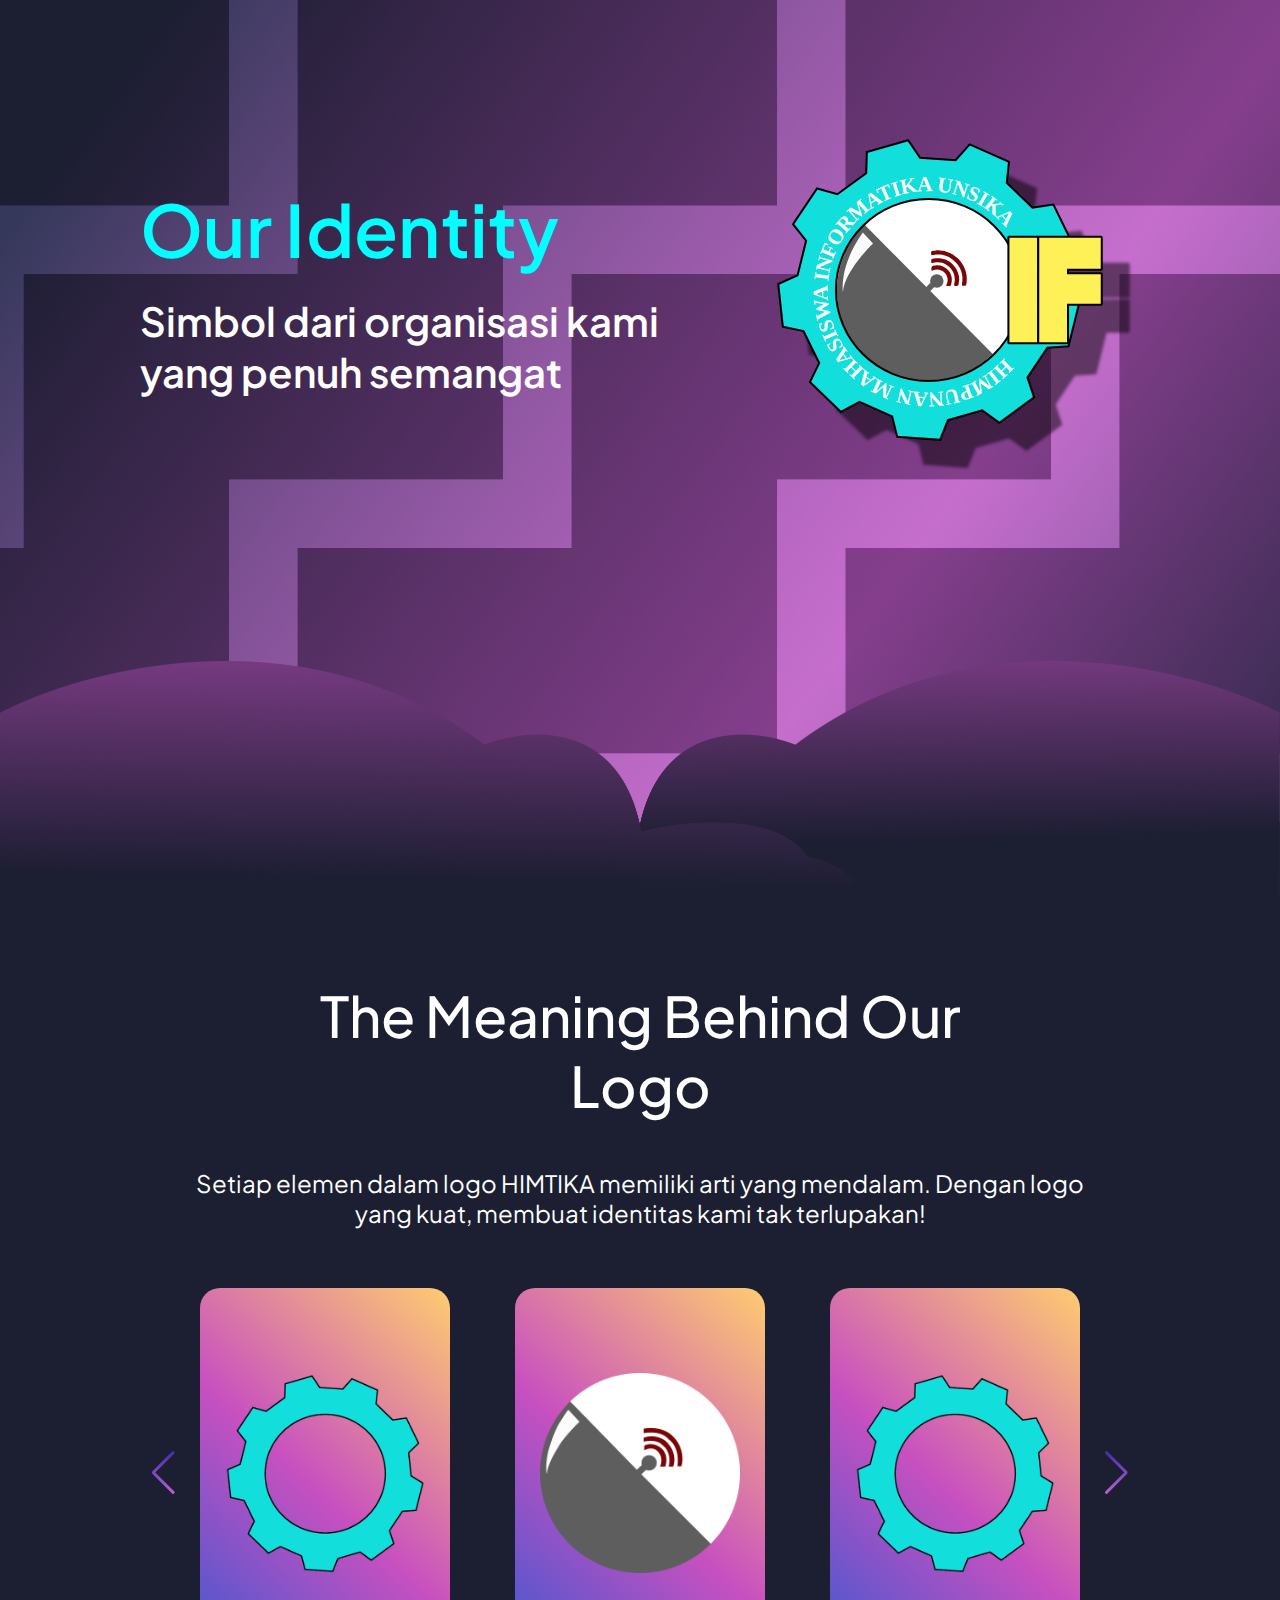
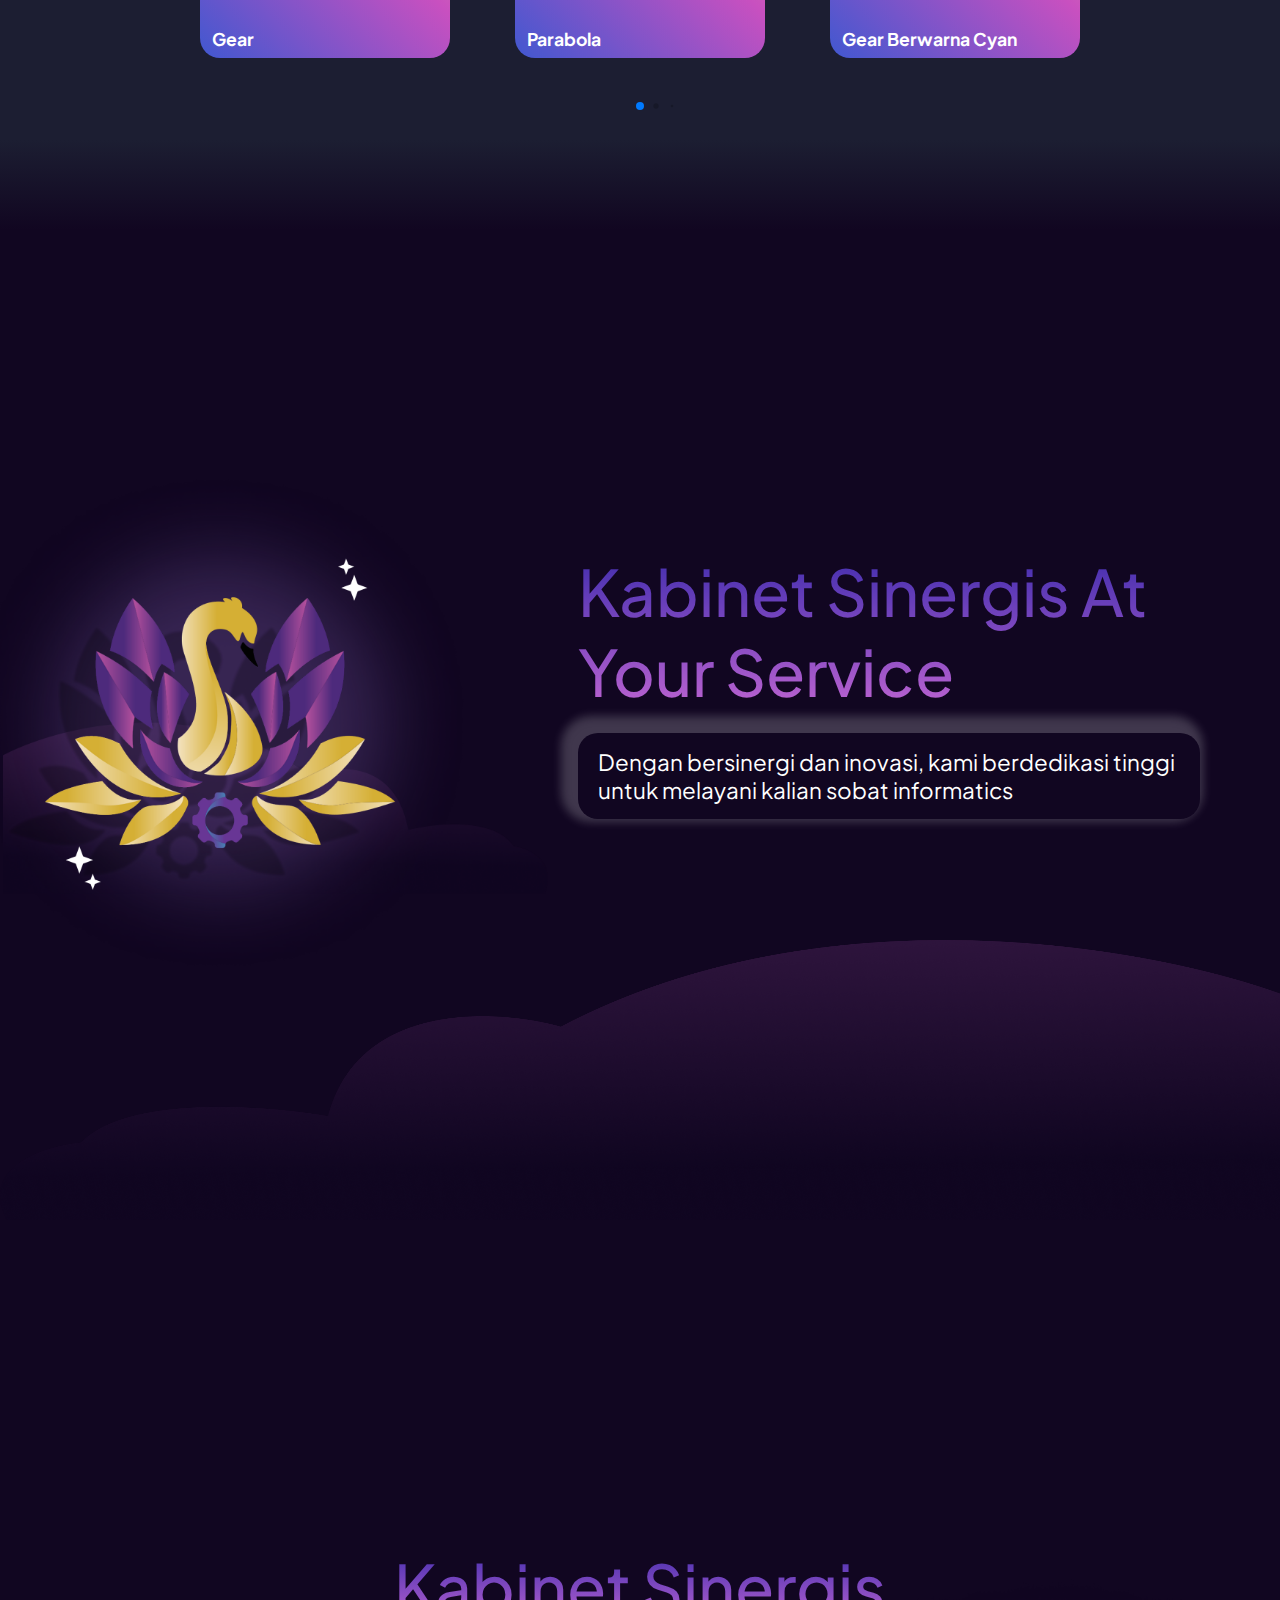
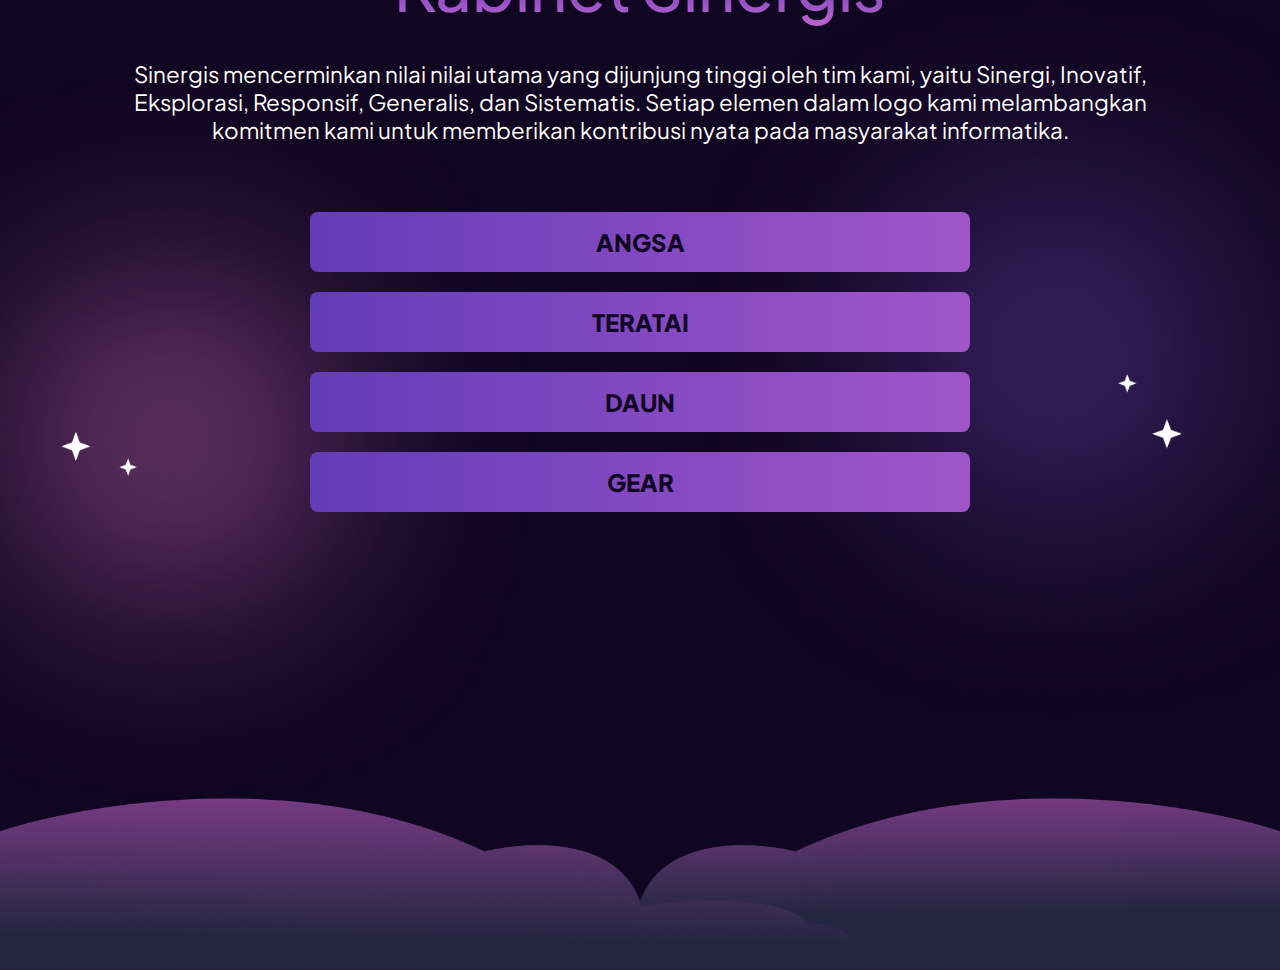
==== commit 8ae238a6: "menghilangkan header dan footer" ====
--- a/index.html
+++ b/index.html
@@ -11,134 +11,12 @@
     <link rel="stylesheet" href="/assest/css/reset.css">
     <link rel="stylesheet" href="/assest/css/reponsive.css">
     <link rel="stylesheet" href="/assest/css/style.css">
-
+    
     <!-- font -->
     <link rel="preconnect" href="https://fonts.gstatic.com" crossorigin>
     <link href="https://fonts.googleapis.com/css2?family=Plus+Jakarta+Sans:ital,wght@0,200..800;1,200..800&display=swap" rel="stylesheet">
 </head>
 <body>  
-    <div class="page-wrapper">
-        <!-- Preloader -->
-        <div class="preloader">
-            <div class="icon"></div>
-            <div class="other-icon"></div>
-        </div>
-    
-        <!-- Main Header -->
-        <header class="main-header">
-            <!-- Header Top -->
-            <div class="header-top">
-                <!-- Start Live News -->
-                <div class="live-news top">
-                    <div class="auto-container clearfix">
-                        <div class="rectangle">
-                            <span class="kabinet-sinergis">Kabinet Sinergis</span>
-                            <img class="rectangle-img" src="/assest/image/icon/Rectangle.svg" alt="Rectangle">
-                            <img class="rectangle-shadow" src="/assest/image/icon/Shadow Rectangle.svg Rectangle.svg" alt="Shadow Rectangle"></img> <!-- Added shadow rectangle -->
-                            <img class="sinergis" src="/assest/image/logo/sinergis.png" alt="Sinergis">
-                        </div>
-                        <div class="marquee">
-                            <span>Nantikan berbagai <a href="https://www.instagram.com/himtika_unsika/"  target="_blank">Events</a> seru HIMTIKA dengan selalu mengikuti akun media sosial dan website kami!</span>
-                        </div>           
-                    </div>
-                </div>
-                <!-- End Live News -->
-            </div>
-    
-            <!-- Header Upper -->
-            <div class="header-upper">
-                <div class="inner-container">
-                    <div class="auto-container clearfix">
-                        <!--Nav Box-->
-                        <div class="nav-outer clearfix">
-                            <div class="logo-outer">
-                                <div class="logo-header">
-                                    <a href="index.html"><img src="/assest/image/logo/himtika.png" alt="" title="HIMTIKA"></a>
-                                </div>
-                                <h1>HIMTIKA</h1>
-                            </div>
-                            <!--Mobile Navigation Toggler-->
-                            <div class="mobile-nav-toggler"><span class="icon fas fa-bars"></span></div>
-    
-                            <!-- Main Menu -->
-                            <nav class="main-menu navbar-expand-md navbar-light">
-                                <div class="collapse navbar-collapse show clearfix" id="navbarSupportedContent">
-                                    <ul class="navigation clearfix pull-left">
-                                        <li class="dropdown"><a href="#">Tentang Kami<i class="fas fa-chevron-down arrow"></i></a>
-                                            <ul>
-                                                <li><a href="https://himtika.cs.unsika.ac.id/sejarah-himtika/">Sejarah</a></li>
-                                                <li><a href="https://himtika.cs.unsika.ac.id/logo-himtika/">Logo</a></li>
-                                                <li><a href="https://himtika.cs.unsika.ac.id/visi-misi/">Visi Misi</a></li>
-                                                <li><a href="https://himtika.cs.unsika.ac.id/struktur-organisasi/">Struktur Organisasi</a></li>
-                                                <li><a href="https://himtika.cs.unsika.ac.id/grand-design-himtika-2024">Grand Design HIMTIKA</a></li>
-                                                <li><a href="https://himtika.cs.unsika.ac.id/galeri-himtika/">Galeri HIMTIKA</a></li>
-                                                <li><a href="#">Kontak Kami</a></li>
-                                            </ul>
-                                        </li>
-                                        <li class="dropdown"><a href="#">Agenda<i class="fas fa-chevron-down arrow"></i></a>
-                                            <ul class="sub_menu">
-                                                <li><a href="https://himtika.cs.unsika.ac.id/himtika-awards/">Himtika Awards</a></li>
-                                            </ul>
-                                        </li>
-                                    </ul>
-                                    
-                                    <ul class="navigation pull-right clearfix">
-                                        <li class="dropdown"><a href="#">Events<i class="fas fa-chevron-down arrow"></i></a>
-                                            <ul class="sub_menu">
-                                                <li><a href="https://himtika.cs.unsika.ac.id/open-project/">Open Project</a></li>
-                                                <li><a href="https://himtika.cs.unsika.ac.id/semantik_8/">SEMANTIK</a></li>
-                                                <li><a href="https://himtika.cs.unsika.ac.id/studyclub-2024/">Study Club</a></li>
-                                                <li><a href="https://himtika.cs.unsika.ac.id/lkmmpd/">LKMM-PD</a></li>
-                                                <li><a href="https://himtika.cs.unsika.ac.id/pekan-it/">Pekan IT</a></li>
-                                                <li><a href="https://himtika.cs.unsika.ac.id/diesnatalis">Diesnatalis</a></li>
-                                                <li><a href="https://himtika.cs.unsika.ac.id/it-bootcamp/">IT Bootcamp</a></li>
-                                            </ul>
-                                        </li>
-                                        <li class="dropdown"><a href="#">Aplikasi Publik<i class="fas fa-chevron-down arrow"></i></a>
-                                            <ul class="sub_menu">
-                                                    <li><a href="https://himtika.cs.unsika.ac.id/Himtalks/">Himtalks</a></li>
-                                                    <li><a href="https://himtika.cs.unsika.ac.id/hikode/">Hikode</a></li>
-                                                    <li><a href="https://himtika.cs.unsika.ac.id/kalendar/">Kalendar</a></li>
-                                                    <li><a href="https://himtika.cs.unsika.ac.id/corporation/">Corporation</a></li>
-                                                    <li><a href="https://himtika.cs.unsika.ac.id/dosen/">Profil Tenaga Pendidik</a></li>
-                                            </ul>
-                                        </li>
-                                    </ul>
-                                </div>
-                            </nav>
-                            <!-- Main Menu End-->
-                        </div>
-                    </div>
-                </div>
-            </div>
-            <!--End Header Upper-->
-    
-            <!-- Mobile Menu  -->
-            <div class="mobile-menu">
-                <div class="menu-backdrop"></div>
-                <div class="close-btn"><span class="icon fas fa-times" style="font-size: 28px;"></span></div>
-                
-                <nav class="menu-box">
-                    <div class="nav-logo"><a href="index.html"><img src="/assest/image/logo/himtika.png" alt="" title=""></a></div>
-                    <div class="menu-outer"></div>
-                    <!--Social Links-->
-                    <div class="social-links">
-                        <ul class="clearfix">
-                            <li>
-                                <a href="https://www.instagram.com/himtika_unsika/" target="_blank"><i class="fab fa-instagram"></i></a>
-                                <a href="https://www.twitter.com" target="_blank"><i class="fab fa-twitter"></i></a>
-                                <a href="https://www.linkedin.com" target="_blank"><i class="fab fa-linkedin"></i></a>
-                                <a href="https://www.youtube.com/@himtikaofficial4428" target="_blank"><i class="fab fa-youtube"></i></a>
-                                <a href="https://www.tiktok.com/@himtika_unsika" target="_blank"><i class="fab fa-tiktok"></i></a>
-                            </li>
-                        </ul>
-                    </div>
-                </nav>
-            </div>
-            <!-- End Mobile Menu -->
-        </header>
-        <!-- End Main Header -->
-
         <!-- START HERO SECTION -->
         <section class="hero-section">
             <div class="hero-wrapper">
@@ -604,68 +482,8 @@
         </section>
         <!-- END LOGO KABINET -->
 
-        <!----Start Footer-->
-        <footer>
-            <div class="footer-container">
-                <div class="logo-section">
-                    <img src="/assest/image/logo/himtika.png" alt="HIMTIKA Logo" class="logo-footer">
-                    <h3>HIMTIKA</h3>
-                    <div class="social-icons">
-                        <a href="https://www.instagram.com/himtika_unsika/" target="_blank"><i class="fab fa-instagram"></i></a>
-                        <a href="https://www.twitter.com" target="_blank"><i class="fab fa-twitter"></i></a>
-                        <a href="https://www.linkedin.com" target="_blank"><i class="fab fa-linkedin"></i></a>
-                        <a href="https://www.youtube.com/@himtikaofficial4428" target="_blank"><i class="fab fa-youtube"></i></a>
-                        <a href="https://www.tiktok.com/@himtika_unsika" target="_blank"><i class="fab fa-tiktok"></i></a>
-                    </div>
-                </div>
-                <div class="footer-text">
-                    <div class="footer-section section-1">
-                        <h4>Media</h4>
-                        <ul>
-                        <li><a href="#">Berita</a></li>
-                        <li><a href="#">Artikel HIMTIKA</a></li>
-                        <li><a href="#">Beasiswa</a></li>
-                        <li><a href="#">Kegiatan Mahasiswa</a></li>
-                        </ul>
-                    </div>
-                    <div class="footer-section section-2">
-                        <h4>Event</h4>
-                        <ul>
-                        <li><a href="https://himtika.cs.unsika.ac.id/semantik_8/">SEMANTIK</a></li>
-                        <li><a href="https://himtika.cs.unsika.ac.id/pekan-it/">PEKAN IT</a></li>
-                        <li><a href="https://himtika.cs.unsika.ac.id/lkmmpd/">LKMM-PD</a></li>
-                        <li><a href="https://himtika.cs.unsika.ac.id/diesnatalis">Dienatalis</a></li>
-                        <li><a href="https://himtika.cs.unsika.ac.id/it-bootcamp/">IT Bootcamp</a></li>
-                        <li><a href="https://himtika.cs.unsika.ac.id/open-project/">Open Project</a></li>
-                        </ul>
-                    </div>
-                    <div class="footer-section section-3">
-                        <h4>Aplikasi Publik</h4>
-                        <ul>
-                        <li><a href="https://himtika.cs.unsika.ac.id/corporation/">Corporation</a></li>
-                        <li><a href="https://himtika.cs.unsika.ac.id/himtika-awards/">HIMTIKA Award</a></li>
-                        <li><a href="https://himtika.cs.unsika.ac.id/studyclub-2024/">Study Club</a></li>
-                        <li><a href="https://himtika.cs.unsika.ac.id/corporation/">Studio IT</a></li>
-                        </ul>
-                    </div>
-                </div>
-            </div>
-            <div class="footer-bottom">
-                <div class="footer-line"></div> <!-- Purple Line -->
-                <p>Licensed, Registered and authorized by</p>
-                <div class="footer-logo-container">
-                <img src="/assest/image/logo/himtika.png" alt="HIMTIKA Logo" class="footer-logo">
-                <p>HIMTIKA 2025</p>
-                </div>
-            </div>
-        </footer>
-        <!-- Footer End -->
-    </div>
-
     <!-- Javascript -->
     <script src="https://cdn.jsdelivr.net/npm/swiper/swiper-bundle.min.js"></script>
-    <script src="/assest/js/jquery.js"></script>
-    <script src="/assests/js/scrollbar.js"></script>
     <script src="/assest/js/script.js"></script>
       
 </body>
--- a/assest/css/reponsive.css
+++ b/assest/css/reponsive.css
@@ -1,4 +1,3 @@
-/*================ RESPONSIVE DESIGN ================*/
 @media screen and (max-width: 768px) {
   /*================SECTION HERO================*/
   .hero-section .hero-wrapper {
@@ -168,4 +167,4 @@
     height: 150px !important;
     bottom: 0% !important;
   }
-}+}
--- a/assest/css/style.css
+++ b/assest/css/style.css
@@ -1,830 +1,10 @@
-@import url('https://fonts.googleapis.com/css2?family=Figtree:wght@300..900&display=swap');
-@import url('animated.css');
-@import url('scrollbar.css');
-
 body {
   font-family: "Plus Jakarta Sans";
   margin: 0;
   padding: 0;
   background-color: #110621;
 }
-ul,li{
-	list-style:none;
-}
-
-.auto-container{
-	position:static;
-	max-width:1200px;
-	padding:0px 15px;
-	margin:0 auto;
-}
-
-/* Posisi navbar kanan dan kiri */
-
-.pull-right{
-	float: right;
-}
-
-.pull-left{
-	float: left;
-}
-
-/* Preloader */
-
-.preloader{ 
-	position:fixed; 
-	left:0px; 
-	top:0px; 
-	width:100%; 
-	height:100%; 
-	z-index:999999; 
-	background-color:rgba(0,0,0,0); 
-} 
-
-.preloader .icon{ 
-	position:fixed; 
-	left:0px; 
-	top:0px; 
-	width:100%; 
-	height:100%; 
-	z-index:1; 
-	background-color:rgba(0,0,0,0); 
-	background-position:center center; 
-	background-repeat:no-repeat; 
-	background-image:url(../image/icon/gear\ full\ 9.svg);
-	-webkit-transition: all 200ms ease;
-	-moz-transition: all 200ms ease;
-	-ms-transition: all 200ms ease;
-	-o-transition: all 200ms ease;
-	transition: all 200ms ease;
-	animation: 2s gearAnimation linear infinite;
-} 
-
-.preloader .other-icon{ 
-	position:fixed; 
-	left:0px; 
-	top:0px; 
-	width:100%; 
-	height:100%; 
-	z-index:2; 
-	background-color:rgba(0,0,0,0); 
-	background-position:center center; 
-	background-repeat:no-repeat; 
-	background-image:url(../image/icon/rebuild\ tanpa\ gear.svg);
-	-webkit-transition: all 200ms ease;
-	-moz-transition: all 200ms ease;
-	-ms-transition: all 200ms ease;
-	-o-transition: all 200ms ease;
-	transition: all 200ms ease;
-	margin-left: 8px;
-} 
-
-.page-loaded .preloader .icon,
-.page-loaded .preloader .other-icon{
-	opacity:0; 
-}
-
-.preloader:before{
-	content:'';
-	position:absolute;
-	left:0;
-	top:0;
-	width:100%;
-	height:100%;
-	background:#ffffff;
-	z-index:0; 
-	-webkit-transform:translateX(0%);
-	-ms-transform:translateX(0%);
-	transform:translateX(0%);
-	-webkit-transition: all 800ms ease;
-	-moz-transition: all 800ms ease;
-	-ms-transition: all 800ms ease;
-	-o-transition: all 800ms ease;
-	transition: all 800ms ease;
-}
-
-.page-loaded .preloader:before{
-	-webkit-transform:translateX(-101%);
-	-ms-transform:translateX(-101%);
-	transform:translateX(-101%);
-}
-
-.preloader:after{
-	content:'';
-	position:absolute;
-	left:0;
-	top:0;
-	width:100%;
-	height:100%;
-	background:#252742;
-	z-index:2; 
-	-webkit-transform:translateX(101%);
-	-ms-transform:translateX(101%);
-	transform:translateX(101%);
-	-webkit-transition: all 800ms ease;
-	-moz-transition: all 800ms ease;
-	-ms-transition: all 800ms ease;
-	-o-transition: all 800ms ease;
-	transition: all 800ms ease;
-}
-
-.page-loaded .preloader:after{
-	-webkit-transform:translateX(-101%);
-	-ms-transform:translateX(-101%);
-	transform:translateX(-101%);
-}
-
-/* Main Header */
-
-.main-header{
-	position: sticky;
-	display: block;
-	width: 100%;
-	z-index: 99999;
-	background-color:#252742;
-}
-
-/* Live News */
-
-.main-header .header-top{
-	position: relative;
-	transition: opacity 0.3s ease;
-}
-
-.live-news {
-    background: linear-gradient(to right, #320F48, #7A25AE);
-    position: fixed;
-    width: 115%;
-    height: 49px;
-    top: 0;
-    left: 0;
-}
-
-.live-news .rectangle {
-    position: absolute;
-    left: 0;
-    top: 0;
-    width: 310.5px;
-    height: 49px;
-    z-index: 2;
-    display: flex;
-    align-items: center;
-    justify-content: space-evenly;
-    box-shadow: #1C1E32;
-}
-
-.live-news .rectangle .rectangle-img {
-    width: 100%;
-    height: 100%;
-    position: absolute;
-    top: 0;
-    left: 0;
-    z-index: 1;
-}
-
-.live-news .rectangle .rectangle-shadow {
-    width: 100%;
-    height: 100%;
-    position: absolute;
-    top: 0;
-    left: 10px;
-    z-index: 0;
-}
-
-.live-news .rectangle .kabinet-sinergis {
-    position: relative;
-    z-index: 2;
-    color: white;
-    font-size: 22px;
-    font-weight: 500;
-    line-height: 20px;
-	font-family: "Figtree";
-}
-
-.live-news .rectangle .sinergis {
-    position: relative;
-    z-index: 2;
-    width: 57px;
-    height: 60px;
-    margin: 10px 30px 0 0;
-}
-
-.live-news .marquee {
-    width: 100%;
-    overflow: hidden;
-    white-space: nowrap;
-    box-sizing: border-box;
-    position: relative;
-    z-index: 1;
-}
-
-.live-news .marquee span {
-    display: inline-block;
-    padding-left: 100%;
-    animation: marquee 20s linear infinite;
-    color: white;
-    align-content: center;
-    line-height: 49px;
-    font-size: 19px;
-    font-family: "Figtree";
-}
-
-.live-news .marquee span a {
-    color: white;
-    text-decoration: underline;
-    font-weight: bold;
-}
-
-.live-news .marquee span:hover {
-    animation-play-state: paused;
-}
-
-.main-header .header-top .top{
-	position: relative;
-}
-
-/*=== Header Upper ===*/
-.header-upper{
-	position: relative;
-	top: 0;
-	background-color:#252742;
-	height: 87px;
-	left: 0;
-    right: 0;
-	box-shadow: 0 4px 8px rgba(0, 0, 0, 1); /* Shadow di bawah header */
-    transition: top 0.3s ease, opacity 0.3s ease, transform 0.3s ease;
-}
-
-.header-upper.sticky {
-    top: 0;  /* Header akan berada di atas */
-}
-
-.main-header .nav-outer .logo-outer{
-	position: absolute;
-	display: flex;
-	align-items: center;
-	justify-content: center;
-	text-align: center;
-	gap: 12px;
-	left: 50%;
-	z-index:2;
-	transform: translateX(-50%);
-}
-
-.main-header .nav-outer{
-	display: flex;
-	align-items: center;
-	justify-content: flex-start;
-	gap: 15px;
-	position: sticky;
-	float: right;
-	width:100%;
-	z-index:1;
-}
-
-.main-header .nav-outer .logo-header{
-	display: inline-block;
-	max-width: 71px;
-	position: relative;
-}
-
-.main-header .nav-outer .logo-header img{
-	position: relative;
-	display: inline-block;
-	width: 71px;
-	height: 71px;
-}
-
-.main-header .nav-outer .logo-outer h1{
-	margin: 0;
-    color: white;
-    font-size: 28px;
-    font-family: "Figtree";
-    font-weight: 600;
-}
-
-/* Main Menu */
-
-.main-menu{
-	position:relative;
-	float:left;
-	width:100%;
-}
-
-.main-menu .navbar-collapse{
-	padding:0px;
-	display:block !important;
-}
-
-.main-menu .navigation{
-	position:relative;
-	margin:0px;
-}
-
-.main-menu .navigation > li{
-	position:relative;
-	float:left;
-	z-index:2;
-	padding:25px 0px;
-	margin-right: 65px;
-	-webkit-transition:all 300ms ease;
-	-moz-transition:all 300ms ease;
-	-ms-transition:all 300ms ease;
-	-o-transition:all 300ms ease;
-	transition:all 300ms ease;
-}
-
-.main-menu .navigation > li:last-child{
-	margin-right:0px;
-}
-
-.main-menu .navigation > li > a{
-	font-family: "Figtree";
-	position:relative;
-	display:block;
-	text-align:center;
-	font-size:18px;
-	line-height:28px;
-	font-weight:500;
-	opacity:1;
-	color:white;
-	padding: 0px;
-	z-index:1;
-	-webkit-transition:all 300ms ease;
-	-moz-transition:all 300ms ease;
-	-ms-transition:all 300ms ease;
-	-o-transition:all 300ms ease;
-	transition:all 300ms ease;
-}
-
-.main-menu .navigation > li:hover > a,
-.main-menu .navigation > li.current > a{
-	color: #ffffff;
-}
-
-.main-menu .navigation > li > ul{
-	position:absolute;
-	left:0px;
-	top:100%;
-	width:230px;
-	z-index:100;
-	display:none;
-	opacity: 0;
-    visibility: hidden;
-	padding: 0px 0px;
-	background-color: #ffffff;
-	border-top: 2px solid #1C1E32;
-	-moz-transform: translateY(30px);
-	-webkit-transform: translateY(30px);
-	-ms-transform: translateY(30px);
-	-o-transform: translateY(30px);
-    transform: translateY(30px);
-	-webkit-box-shadow:2px 2px 5px 1px rgba(0,0,0,0.05),-2px 0px 5px 1px rgba(0,0,0,0.05);
-	-ms-box-shadow:2px 2px 5px 1px rgba(0,0,0,0.05),-2px 0px 5px 1px rgba(0,0,0,0.05);
-	-o-box-shadow:2px 2px 5px 1px rgba(0,0,0,0.05),-2px 0px 5px 1px rgba(0,0,0,0.05);
-	-moz-box-shadow:2px 2px 5px 1px rgba(0,0,0,0.05),-2px 0px 5px 1px rgba(0,0,0,0.05);
-	box-shadow:2px 2px 5px 1px rgba(0,0,0,0.05),-2px 0px 5px 1px rgba(0,0,0,0.05);
-	border-radius: 8px;
-}
-
-.main-menu .navigation > li > ul > li{
-	position:relative;
-	width:100%;
-	border-bottom:1px solid rgba(0,0,0,0.10);
-}
-
-.main-menu .navigation > li > ul > li:last-child{
-	border-bottom:none;	
-}
-
-.main-menu .navigation > li > ul > li:before{
-	position:absolute;
-	content:'';
-	left:0px;
-	top:0px;
-	width:0%;
-	height:100%;
-	display:block;
-	background:#252742;
-	transition:all 500ms ease;
-	-moz-transition:all 500ms ease;
-	-webkit-transition:all 500ms ease;
-	-ms-transition:all 500ms ease;
-	-o-transition:all 500ms ease;
-}
-
-.main-menu .navigation > li > ul > li:hover:before{
-	width:100%;
-}
-
-.main-menu .navigation > li > ul > li > a{
-	position:relative;
-	display:block;
-	padding:12px 20px;
-	line-height:24px;
-	font-weight:500;
-	font-size:15px;
-	font-family: "Figtree";
-	text-transform:capitalize;
-	color:#252525;
-	text-align: left;
-	transition:all 500ms ease;
-	-moz-transition:all 500ms ease;
-	-webkit-transition:all 500ms ease;
-	-ms-transition:all 500ms ease;
-	-o-transition:all 500ms ease;
-}
-
-.main-menu .navigation > li > ul > li:hover > a{
-	color:#ffffff;
-}
-
-.arrow {
-    font-size: 10px;
-    margin-left: 6px;
-    transition: transform 0.3s ease;
-	opacity: 0.5;
-}
-
-.main-menu .dropdown:hover .arrow {
-    transform: rotate(180deg); /* Rotates arrow on hover */
-	opacity: 1;
-}
-
-.main-menu .navigation > li > ul > li.dropdown > a:after{
-	font-family: "Figtree";
-	content: "\f105";
-	position:absolute;
-	right:20px;
-	top:12px;
-	display:block;
-	line-height:24px;
-	font-size:16px;
-	font-weight:800;
-	text-align:center;
-	z-index:5;	
-}
-
-.main-menu .navigation > li > ul > li > ul{
-	position:absolute;
-	left:100%;
-	top:-2px;
-	width:230px;
-	z-index:100;
-	display:none;
-    padding: 0px 0px;
-	background-color: #ffffff;
-	border-top: 2px solid #3786ff;
-	-moz-transform: translateY(30px);
-	-webkit-transform: translateY(30px);
-	-ms-transform: translateY(30px);
-	-o-transform: translateY(30px);
-    transform: translateY(30px);
-	-webkit-box-shadow:2px 2px 5px 1px rgba(0,0,0,0.05),-2px 0px 5px 1px rgba(0,0,0,0.05);
-	-ms-box-shadow:2px 2px 5px 1px rgba(0,0,0,0.05),-2px 0px 5px 1px rgba(0,0,0,0.05);
-	-o-box-shadow:2px 2px 5px 1px rgba(0,0,0,0.05),-2px 0px 5px 1px rgba(0,0,0,0.05);
-	-moz-box-shadow:2px 2px 5px 1px rgba(0,0,0,0.05),-2px 0px 5px 1px rgba(0,0,0,0.05);
-	box-shadow:2px 2px 5px 1px rgba(0,0,0,0.05),-2px 0px 5px 1px rgba(0,0,0,0.05);
-}
-
-.main-menu .navigation > li > ul > li > ul.from-right{
-	left:auto;
-	right:0px;	
-}
-
-.main-menu .navigation > li > ul > li > ul > li{
-	position:relative;
-	width:100%;
-	border-bottom:1px solid rgba(0,0,0,0.10);
-}
-
-.main-menu .navigation > li > ul > li > ul > li:last-child{
-	border-bottom:none;	
-}
-
-.main-menu .navigation > li > ul > li > ul > li:hover:before{
-	width:100%;	
-}
-
-.main-menu .navigation > li > ul > li > ul > li:last-child{
-	border-bottom:none;	
-}
-
-.main-menu .navigation > li > ul > li > ul > li > a{
-	position:relative;
-	display:block;
-	padding:12px 20px;
-	line-height:24px;
-	font-weight:500;
-	font-size:15px;
-	font-family: "Figtree";
-	text-transform:capitalize;
-	color:#252525;
-	text-align: left;
-	transition:all 500ms ease;
-	-moz-transition:all 500ms ease;
-	-webkit-transition:all 500ms ease;
-	-ms-transition:all 500ms ease;
-	-o-transition:all 500ms ease;
-}
-
-.main-menu .navigation > li > ul > li > ul > li:hover > a{
-	color:#ffffff;
-}
-
-.main-menu .navigation .dropdown {
-    position: relative;
-    display: inline-block;
-}
-
-.main-menu .navigation > li.dropdown:hover > ul{
-	visibility:visible;
-	opacity:1;
-	-moz-transform: translateY(0);
-	-webkit-transform: translateY(0);
-	-ms-transform: translateY(0);
-	-o-transform: translateY(0);
-    transform: translateY(0);
-	transition:all 300ms ease;
-	-moz-transition:all 300ms ease;
-	-webkit-transition:all 500ms ease;
-	-ms-transition:all 300ms ease;
-	-o-transition:all 300ms ease;
-}
-
-.main-menu .navigation li.dropdown .dropdown-btn{
-	position:absolute;
-	width:34px;
-	height:30px;
-	border:1px solid #ffffff;
-	text-align:center;
-	font-size:16px;
-	line-height:26px;
-	color:#ffffff;
-	cursor:pointer;
-	z-index:5;
-	display:none;
-}
-
-.dropdown-toggle::after{
-	display: none;
-}
-
-/* Mobile Menu */
-
-.nav-outer .mobile-nav-toggler{
-	position: relative;
-	float: right;
-	font-size: 40px;
-	line-height: 50px;
-	cursor: pointer;
-	color: white;
-	display: none;
-}
-
-.mobile-menu{
-	position: fixed;
-	right: 0;
-	top: 0;
-	width: 300px;
-	padding-right:30px;
-	max-width:100%;
-	height: 100%;
-	opacity: 0;
-	visibility: hidden;
-	z-index: 999999;
-}
-
-.mobile-menu .navbar-collapse{
-	display:block !important;	
-}
-
-.mobile-menu .nav-logo{
-	position:relative;
-	padding:30px 25px;
-	text-align:left;	
-}
-
-.mobile-menu-visible{
-	overflow: hidden;
-}
-
-.mobile-menu-visible .mobile-menu{
-	opacity: 1;
-	visibility: visible;
-}
-
-.mobile-menu .menu-backdrop{
-	position: fixed;
-	right: 0;
-	top: 0;
-	width: 100%;
-	height: 100%;
-	z-index: 1;
-	background: #252742;
-	-webkit-transform: translateX(101%);
-	-ms-transform: translateX(101%);
-	transform: translateX(101%);
-	transition: all 900ms ease;
-    -moz-transition: all 900ms ease;
-    -webkit-transition: all 900ms ease;
-    -ms-transition: all 900ms ease;
-    -o-transition: all 900ms ease;
-}
-
-.mobile-menu-visible .mobile-menu .menu-backdrop{
-	opacity: 0.70;
-	visibility: visible;
-	-webkit-transition:all 0.7s ease;
-	-moz-transition:all 0.7s ease;
-	-ms-transition:all 0.7s ease;
-	-o-transition:all 0.7s ease;
-	transition:all 0.7s ease;
-	-webkit-transform: translateX(0%);
-	-ms-transform: translateX(0%);
-	transform: translateX(0%);
-}
-
-.mobile-menu .menu-box{
-	position: absolute;
-	left: 0px;
-	top: 0px;
-	width: 100%;
-	height: 100%;
-	max-height: 100%;
-	overflow-y: auto;
-	background: #252742;
-	padding: 0px 0px;
-	z-index: 5;
-	opacity: 0;
-	visibility: hidden;
-	border-radius: 0px;
-	-webkit-transform: translateX(101%);
-	-ms-transform: translateX(101%);
-	transform: translateX(101%);
-}
-
-.mobile-menu-visible .mobile-menu .menu-box{
-	opacity: 1;
-	visibility: visible;
-	-webkit-transition:all 0.7s ease;
-	-moz-transition:all 0.7s ease;
-	-ms-transition:all 0.7s ease;
-	-o-transition:all 0.7s ease;
-	transition:all 0.7s ease;
-	-webkit-transform: translateX(0%);
-	-ms-transform: translateX(0%);
-	transform: translateX(0%);
-}
-
-.mobile-menu .close-btn{
-	position: absolute;
-	right: 10px;
-	top: 10px;
-	line-height: 30px;
-	width: 24px;
-	text-align: center;
-	font-size: 16px;
-	color: #ffffff;
-	cursor: pointer;
-	z-index: 10;
-	-webkit-transition:all 0.9s ease;
-	-moz-transition:all 0.9s ease;
-	-ms-transition:all 0.9s ease;
-	-o-transition:all 0.9s ease;
-	transition:all 0.9s ease;
-}
-
-.mobile-menu-visible .mobile-menu .close-btn{
-	-webkit-transform:rotate(360deg);
-	-ms-transform:rotate(360deg);
-	transform:rotate(360deg);
-}
-
-.mobile-menu .close-btn:hover{
-	color: black;
-	-webkit-transform:rotate(90deg);
-	-ms-transform:rotate(90deg);
-	transform:rotate(90deg);
-	filter: drop-shadow(0px 0px 1px white);
-}
-
-.mobile-menu .navigation{
-	position: relative;
-	display: block;
-	width: 100%;
-	float: none;
-}
-
-.mobile-menu .navigation li{
-	position: relative;
-	display: block;
-	border-top: 1px solid rgba(255,255,255,0.10);
-}
-
-.mobile-menu .navigation:last-child{
-	border-bottom: 1px solid rgba(255,255,255,0.10);
-}
-
-.mobile-menu .navigation li > ul > li:first-child{
-	border-top: 1px solid rgba(255,255,255,0.10);
-}
-
-.mobile-menu .navigation li > a{
-	position: relative;
-	display: block;
-	line-height: 24px;
-	padding: 10px 25px;
-	font-size: 15px;
-	font-weight: 500;
-	font-family: "Figtree";
-	color: #ffffff;
-	text-transform: uppercase;
-	-webkit-transition: all 500ms ease;
-	-moz-transition: all 500ms ease;
-	-ms-transition: all 500ms ease;
-	-o-transition: all 500ms ease;
-	transition: all 500ms ease;	
-}
-
-.mobile-menu .navigation li ul li > a{
-	font-size: 16px;
-	font-family: "Figtree";
-	margin-left: 20px;
-	text-transform: capitalize;
-}
-
-.mobile-menu .navigation li.current > a,
-.mobile-menu .navigation li > a:hover{
-	color:white;	
-}
-
-.mobile-menu .navigation li.current > a:before{
-	height:100%;
-}
-
-.mobile-menu .navigation li.dropdown .dropdown-btn{
-	position:absolute;
-	right:6px;
-	top:6px;
-	width:32px;
-	height:32px;
-	text-align:center;
-	font-size:16px;
-	line-height:32px;
-	color:#ffffff;
-	background:rgba(255,255,255,0.10);
-	cursor:pointer;
-	border-radius:2px;
-	-webkit-transition: all 500ms ease;
-	-moz-transition: all 500ms ease;
-	-ms-transition: all 500ms ease;
-	-o-transition: all 500ms ease;
-	transition: all 500ms ease;	
-	z-index:5;
-}
-
-.mobile-menu .navigation li.dropdown .dropdown-btn.open{
-	background:#7A25AE;	
-	-webkit-transform:rotate(90deg);
-	-ms-transform:rotate(90deg);
-	transform:rotate(90deg);	
-}
-
-.mobile-menu .navigation li > ul,
-.mobile-menu .navigation li > ul > li > ul{
-	display: none;
-}
-
-.mobile-menu .social-links{
-	position:relative;
-	text-align:center;
-	padding:30px 25px;
-}
-
-.mobile-menu .social-links li{
-	position:relative;
-	display:inline-block;
-	margin:0px 10px 10px;
-}
-
-.mobile-menu .social-links li a{
-	position:relative;
-	line-height:32px;
-	font-size:16px;
-	color:#ffffff;
-	-webkit-transition: all 500ms ease;
-	-moz-transition: all 500ms ease;
-	-ms-transition: all 500ms ease;
-	-o-transition: all 500ms ease;
-	transition: all 500ms ease;	
-	padding: 10px;
-	font-size: 20px;
-}
-
-.mobile-menu .social-links li a:hover{
-	color: #7A25AE;	
-}
+
 /*================SECTION HERO================*/
 .hero-section {
   background-image: url("/assest/image/section_hero/background.png");
@@ -1524,130 +704,4 @@
   transform: translateX(-50%);
   width: 100%;
   height: 200px;
-}
-
-/* =============== section Footer ================ */
-footer {
-  background-color: #252742;
-  color: white;
-
-}
-
-.footer-container {
-  display: flex;
-  position: relative;
-  justify-content: space-around;
-  flex-wrap: wrap;
-  flex-direction: row;
-  max-width: 1200px;
-  margin: 0 auto;
-}
-
-.footer-text{
-  display: flex;
-  position: relative;
-  flex-wrap: wrap;
-  gap: 140px;
-  padding: 20px 20px 0 250px;
-}
-
-.footer-section h4 {
-  font-size: 1.3em;
-  margin-bottom: 10px;
-}
-
-.footer-section ul li {
-  list-style: none;
-  margin: 15px 0;
-}
-
-.footer-section ul li a {
-  color: white;
-  text-decoration: none;
-  transition: color 0.3s ease;
-  font-size: 1.0em;
-}
-
-.footer-section ul li a:hover {
-  color: #b3b3b3;
-}
-
-.logo-section {
-  text-align: center;
-  max-width: 170px;
-  margin-left: 40px;
-}
-
-.logo-footer {
-  width: 170px;
-  height: 170px;
-  justify-content: center;
-  
-}
-.logo-section h3 {
-  font-size: 1.8em;
-  letter-spacing: 1px;
-}
-
-.footer-bottom {
-  display: flex;
-  flex-direction: column;
-  align-items: center;
-  padding: 10px 20px;
-  background-color: #252742;
-}
-
-.footer-line {
-  width: 100%;
-  height: 5px;
-  background-color: rgb(255, 255, 255);
-  margin-bottom: 10px;
-}
-
-.footer-bottom p {
-  margin: 5px 0;
-  color: white;
-  font-size: 18px;
-  text-align: center;
-}
-
-.footer-logo-container {
-  display: flex;
-  align-items: center;
-}
-
-.footer-logo {
-  max-width: 50px;
-  margin: 10px 10px 10px 0;
-}
-
-.footer-logo-container p {
-  margin: 0;
-  color: white;
-  font-size: 18px;
-}
-
-.social-icons {
-  display: flex;
-  justify-content: center;
-  margin-top: 5px;
-}
-
-.social-icons a {
-  color: white;
-  margin: 0 5px;
-  font-size: 20px;
-  transition: color 0.3s ease;
-  background-color: #ffffff0c;
-  border-radius: 50%;
-  line-height: 2px;
-  padding: 5px;
-  display: flex;
-  align-items: center;
-  justify-content: center;
-}
-
-.social-icons a:hover {
-  color: #ffffffc2;
-  background-color: #000000b0;
 }